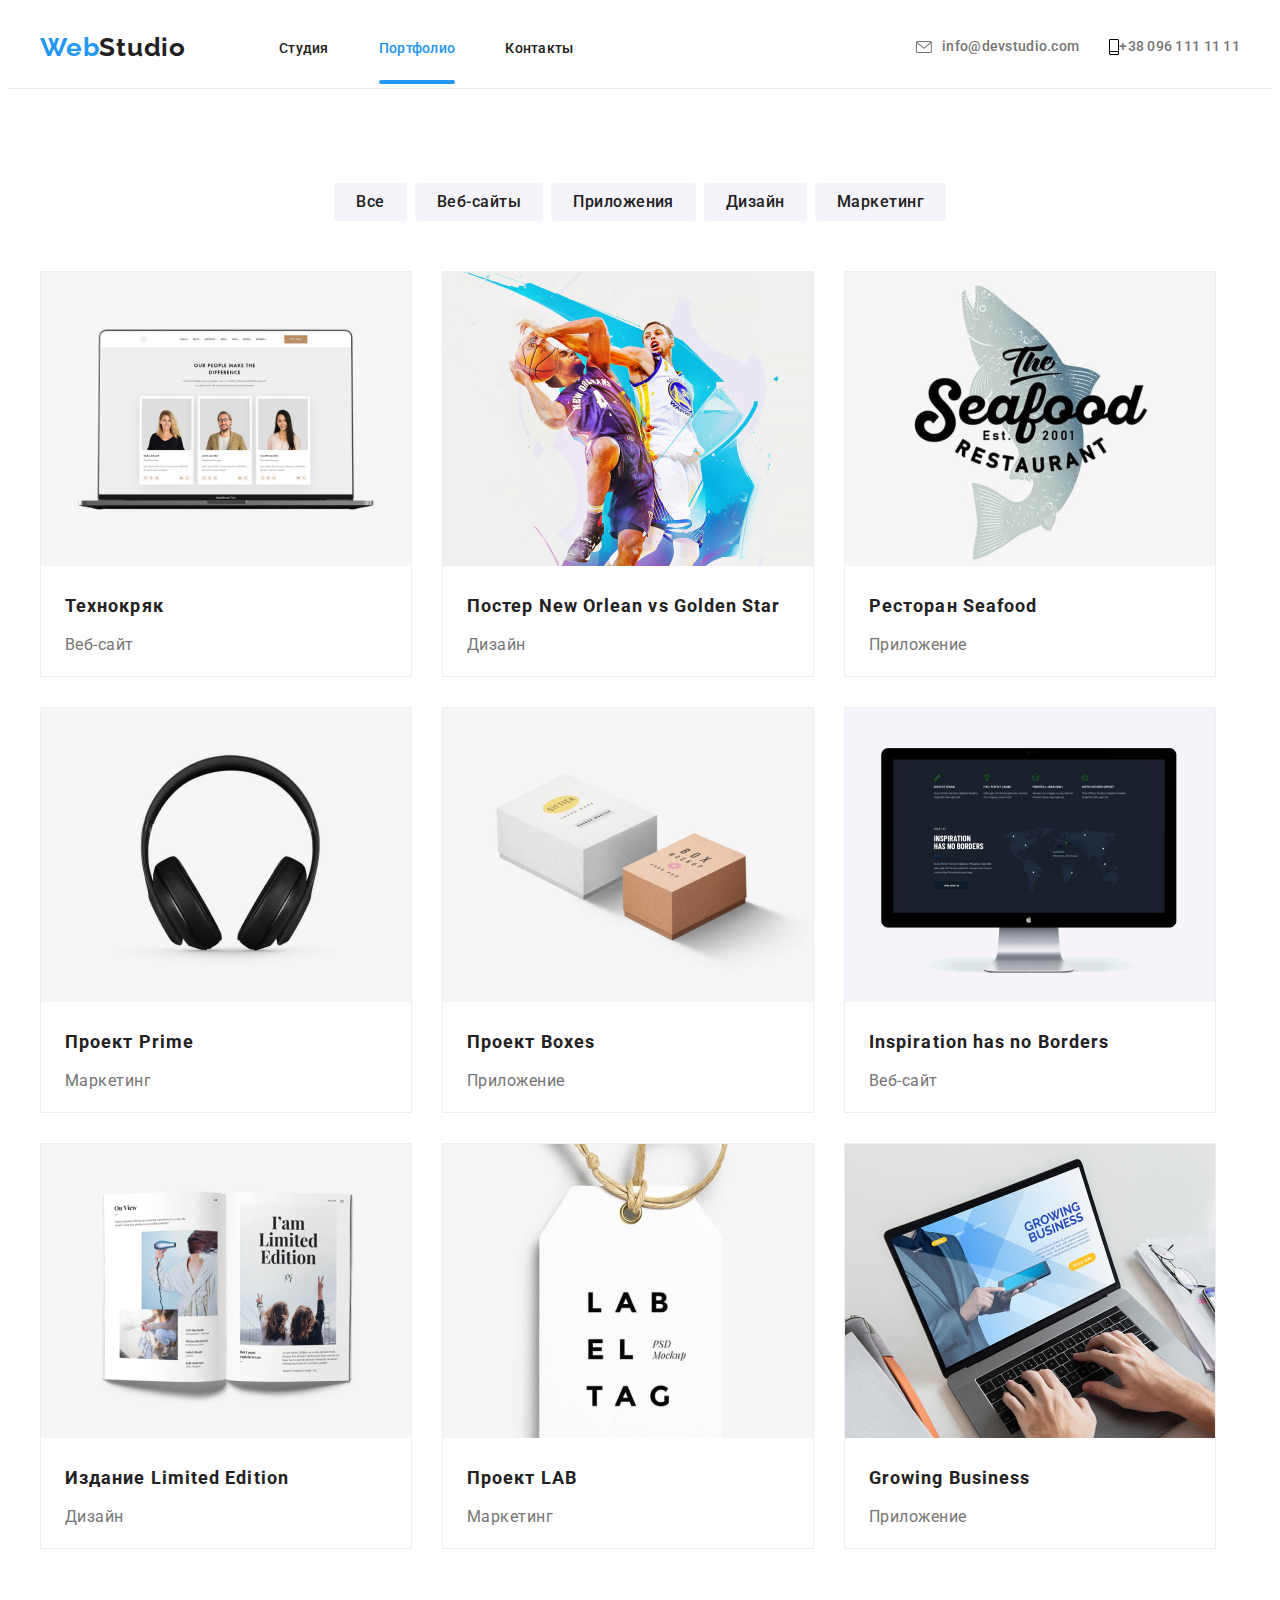
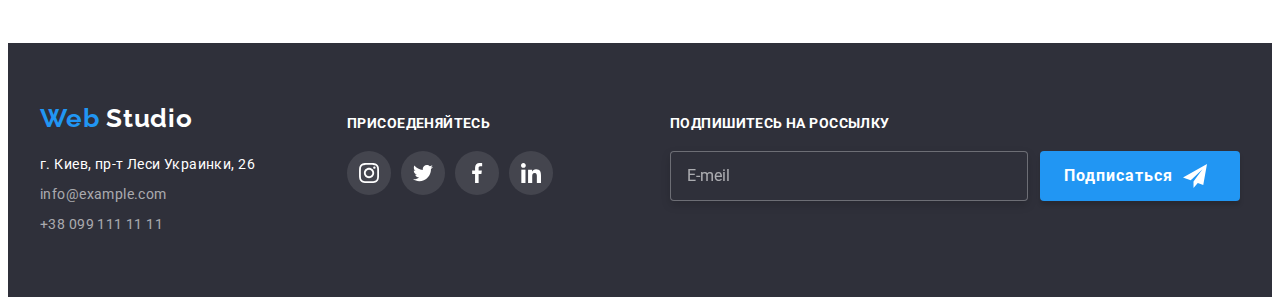
==== portfolio.html @ fd3b3cf3 "і" ====
<!DOCTYPE html>
<html lang="ru">
<head>
    <meta charset="UTF-8">
    <meta http-equiv="X-UA-Compatible" content="IE=edge">
    <meta name="viewport" content="width=device-width, initial-scale=1.0">
    <title lang="en">WebStudio</title>
    <link rel="stylesheet" href="https://cdnjs.cloudflare.com/ajax/libs/modern-normalize/1.0.0/modern-normalize.min.css" integrity="sha512-ISS7cAi1PEhQ8jnbJpJZMd29NlhNj4AWYyLOSp2CE/CsHxTCu+r+t0D2yoJudVrd0/8fTVPUVDzY5Tvli75u/g==" crossorigin="anonymous" />
    <link rel="preconnect" href="https://fonts.gstatic.com">
    <link href="https://fonts.googleapis.com/css2?family=Raleway:wght@700&family=Roboto:wght@400;500;700;900&display=swap" rel="stylesheet">
    <link rel="stylesheet" href="https://cdnjs.cloudflare.com/ajax/libs/animate.css/4.1.1/animate.min.css"/>
    <link rel="stylesheet" href="./css/portfolio.min.css">
</head>
    <body>
        <header class="header">
            <!--Навигацыя-->
            <div class="container">
                <nav class="nav">
                    <a class="logo link animate__heartBeat"  href="index.html" lang="en">Web<span class="logo--word-top">Studio</span></a>
                    <ul class="nav-list list">
                        <li class="nav-list__title">
                            <a class="nav-list__link link " href="index.html">Студия</a>
                        </li>
                        <li class="nav-list__title">
                            <a class="nav-list__link link " href="portfolio.html"><span class="nav-link-word header-nav-page">Портфолио</span></a>
                        </li>
                        <li class="nav-list__title">
                            <a class="nav-list__link link " href="contakt.html">Контакты</a>
                        </li>           
                    </ul>
                </nav>
                <ul class="header-contakt list">
                    <li class="header-contakt__list">
                        <a class="header-contakt__link link" href="mail:info@devstudio.com">
                            <svg width="16" height="12" class="header-contakt--icon">
                                <use href="./img/sprite.svg#icon-mail"></use>
                            </svg> info@devstudio.com
                        </a>
                        
                    </li>
                    <li class="header-contakt__list">
                        <a class="header-contakt__link link" href="tel:+380961111111">
                            <svg width="10" height="16" class="headet-contakt--icon" >
                                <use href="./img/sprite.svg#icon-tel"></use>
                            </svg> +38 096 111 11 11
                        </a>
                    </li>
                </ul>  
            </div>
        </header>   
            <!--Прайс-->
        <section class="price-section">
            <div class="container">
                <ul class="price-button list">
                    <li class="price-button__list">
                        <button type="button" class="price-button__list--title">
                            <span class="price-button__list--texst">Все</span>
                        </button>
                    </li>
                    <li class="price-button__list">
                        <button type="button" class="price-button__list--title">
                            <span class="btn-texst">Веб-сайты</span>
                        </button>
                    </li>
                    <li class="price-button__list">
                        <button type="button" class="price-button__list--title">
                            <span class="btn-texst">Приложения</span>
                        </button>
                    </li>
                    <li class="price-button__list">
                        <button type="button" class="price-button__list--title">
                            <span class="btn-texst">Дизайн</span>
                        </button>
                    </li>
                    <li class="price-button__list">
                        <button type="button" class="price-button__list--title">
                            <span class="btn-texst">Маркетинг</span>
                        </button>
                    </li>
                </ul>                
                <div class="price-container-img">
                    <ul class="price-img list">
                        <li class="price-img-list ">
                            <a class="price-img-link link" href="">
                                <div class="price-img-link__position">
                                    <img class="price-img-link__position--pic" src="./img/picture/portfolio.img/img.jpg" alt="Ноутбук" width="370" height="294"> 
                                    <p class="price-img-link__position--text">
                                        Технокряк это современная площадка распространения коронавируса. Компании используют эту платформу для цифрового шпионажа и атак на защищённые сервера конкурентов.
                                    </p>
                                </div>
                                <div class="price-img-link__title"> 
                                    <h3 class="price-img-link__title--header">Технокряк</h3>
                                    <p class="price-img-link__title--text">Веб-сайт</p>  
                                </div>
                            </a>
                        </li>
                        <li class="price-img-list">
                            <a class="price-img-link link" href="">
                                <div class="price-img-link__position">
                                    <img class="price-img-link__position--pic" src="./img/picture/portfolio.img/img-1.jpg" alt="Баскедболисты" width="370" height="294"> 
                                    <p class="price-img-link__position--text">Технокряк это современная площадка распространения коронавируса. Компании используют эту платформу для цифрового шпионажа и атак на защищённые сервера конкурентов.
                                        
                                    </p>
                                </div>
                                <div class="price-img-link__title">
                                    <h3 class="price-img-link__title--header">Постер New Orlean vs Golden Star</h3>
                                    <p class="price-img-link__title--text">Дизайн</p>
                                </div>
                            </a>
                        </li>
                        <li class="price-img-list">
                            <a class="price-img-link link" href="">
                                <div class="price-img-link__position">
                                    <img class="price-img-link__position--pic" src="./img/picture/portfolio.img/img-2.jpg" alt="Логотип" width="370" height="294"> 
                                    <p class="price-img-link__position--text">Технокряк это современная площадка распространения коронавируса. Компании используют эту платформу для цифрового шпионажа и атак на защищённые сервера конкурентов.
                                        
                                    </p>
                                </div>
                                <div class="price-img-link__title">
                                    <h3 class="price-img-link__title--header">Ресторан Seafood</h3>
                                    <p class="price-img-link__title--text">Приложение</p>
                                </div>
                            </a>
                        </li>
                        <li class="price-img-list">
                            <a class="price-img-link link" href="">
                                <div class="price-img-link__position">
                                    <img class="price-img-link__position--pic" src="./img/picture/portfolio.img/img-3.jpg" alt="Наушники" width="370" height="294"> 
                                    <p class="price-img-link__position--text">Технокряк это современная площадка распространения коронавируса. Компании используют эту платформу для цифрового шпионажа и атак на защищённые сервера конкурентов.
                                        
                                    </p>
                                </div>
                                <div class="price-img-link__title">
                                    <h3 class="price-img-link__title--header">Проект Prime</h3>
                                    <p class="price-img-link__title--text">Маркетинг</p>
                                </div>
                            </a>
                        </li>
                        <li class="price-img-list">
                            <a class="price-img-link link" href="">
                                <div class="price-img-link__position">
                                    <img class="price-img-link__position--pic" src="./img/picture/portfolio.img/img-4.jpg" alt="Коробки" width="370" height="294"> 
                                    <p class="price-img-link__position--text">Технокряк это современная площадка распространения коронавируса. Компании используют эту платформу для цифрового шпионажа и атак на защищённые сервера конкурентов.
                                        
                                    </p>
                                </div>
                                <div class="price-img-link__title">
                                    <h3 class="price-img-link__title--header">Проект Boxes</h3>
                                    <p class="price-img-link__title--text">Приложение</p>
                                </div>
                            </a>
                        </li>
                        <li class="price-img-list">
                            <a class="price-img-link link" href="">
                                <div class="price-img-link__position">
                                    <img class="price-img-link__position--pic" src="./img/picture/portfolio.img/img-5.jpg" alt="Монитор" width="370" height="294"> 
                                    <p class="price-img-link__position--text">Технокряк это современная площадка распространения коронавируса. Компании используют эту платформу для цифрового шпионажа и атак на защищённые сервера конкурентов.
                                        
                                    </p>
                                </div>
                                <div class="price-img-link__title">
                                    <h3 class="price-img-link__title--header">Inspiration has no Borders</h3>
                                    <p lang="en" class="price-img-link__title--text">Веб-сайт</p>
                                </div>
                            </a>
                        </li>
                        <li class="price-img-list">
                            <a class="price-img-link link" href="">
                                <div class="price-img-link__position">
                                    <img class="price-img-link__position--pic" src="./img/picture/portfolio.img/img-6.jpg" alt="Книга" width="370" height="294"> 
                                    <p class="price-img-link__position--text">Технокряк это современная площадка распространения коронавируса. Компании используют эту платформу для цифрового шпионажа и атак на защищённые сервера конкурентов.
                                        
                                    </p>
                                </div>
                                <div class="price-img-link__title">
                                    <h3 class="price-img-link__title--header">Издание Limited Edition</h3>
                                    <p class="price-img-link__title--text">Дизайн</p>
                                </div>
                            </a>
                        </li>
                        <li class="price-img-list">
                            <a class="price-img-link link" href="">
                                <div class="price-img-link__position">
                                    <img class="price-img-link__position--pic" src="./img/picture/portfolio.img/img-7.jpg" alt="Маркеровка" width="370" height="294"> 
                                    <p class="price-img-link__position--text">Технокряк это современная площадка распространения коронавируса. Компании используют эту платформу для цифрового шпионажа и атак на защищённые сервера конкурентов.
                                        
                                    </p>
                                </div>
                                <div class="price-img-link__title">
                                    <h3 class="price-img-link__title--header">Проект LAB</h3>
                                    <p class="price-img-link__title--text">Маркетинг</p>
                                </div>
                            </a>
                        </li>
                        <li class="price-img-list">
                            <a class="price-img-link link" href="">
                                <div class="price-img-link__position">
                                    <img class="price-img-link__position--pic" src="./img/picture/portfolio.img/img-8.jpg" alt="Ноутбук" width="370" height="294"> 
                                    <p class="price-img-link__position--text">Технокряк это современная площадка распространения коронавируса. Компании используют эту платформу для цифрового шпионажа и атак на защищённые сервера конкурентов.
                                        
                                    </p>
                                </div>
                                <div class="price-img-link__title">
                                    <h3 class="price-img-link__title--header">Growing Business</h3>
                                    <p class="price-img-link__title--text">Приложение</p>
                                </div>
                            </a>
                        </li>
                    </ul>
                </div>
            </div>
        </section>
                <!--Контактная информация-->     
                <footer class="footer">
                    <!--Контактная информация--> 
                    <div class="container">
                        <div>
                            <ul class="footer-list list">
                                <li class="footer-list__title">
                                    <a class="logo link" href="index.html" lang="en">Web
                                        <span class="logo--word-bottom">Studio</span>
                                    </a>
                                </li>
                                <li class="footer-list__title">
                                    <address class="footer-list__address">
                                        <ul class="footer-list__address-list list">
                                            <li class="footer-list__address-title">
                                                <a class="footer-list__address--map link" href="https://goo.gl/maps/AxaxYYh6LcKhHVf57" target="_blank" rel="noopener noreferrer">
                                                    г. Киев, пр-т Леси Украинки, 26
                                                </a>
                                            </li>
                                            <li class="footer-list__address-title">
                                                <a class="footer-list__address--link link" href="mail:info@example.com">
                                                    info@example.com
                                                </a>
                                            </li>
                                            <li class="footer-list__address-title">
                                                <a class="footer-list__address--link link" href="tel:+380991111111">
                                                    +38 099 111 11 11
                                                </a>
                                            </li>
                                        </ul>
                                </address></li>
                            </ul> 
                        </div>
                    
                        <div class="footer-social">
                            <h3 class="footer-social--text">
                                ПРИСОЕДЕНЯЙТЕСЬ
                            </h3>
                            <ul class="footer-social__list list">
                                <li class="footer-social__title">
                                    <a href="" class="footer-social__icon link">
                                        <svg class="footer-social__title--icon">
                                            <use href="./img/sprite.svg#icon-instagram"></use>
                                        </svg>
                                    </a>
                                </li>
                                <li class="footer-social__title">
                                    <a href="" class="footer-social__icon link">
                                        <svg class="footer-social__title--icon">
                                            <use href="./img/sprite.svg#icon-twitter"></use>
                                        </svg>
                                    </a>
                                </li>
                                <li class="footer-social__title">
                                    <a href="" class="footer-social__icon link">
                                        <svg class="footer-social__title--icon">
                                            <use href="./img/sprite.svg#icon-facebook"></use>
                                        </svg>
                                    </a>
                                </li>
                                <li class="footer-social__title">
                                    <a href="" class="footer-social__icon link">
                                        <svg class="footer-social__title--icon">
                                            <use href="./img/sprite.svg#icon-linkedin"> </use>
                                        </svg>
                                    </a>
                                </li>
                            </ul>
                        </div>
                        <div class="footer-mailing">
                            <p class="footer-mailing--header">ПОДПИШИТЕСЬ НА РОССЫЛКУ</p>
                            <div >
                                <form class="footer-mailing__list" action="#" >
                                    <input name="user-email" type="email" placeholder="E-meil" class="footer-mailing__list--mail">
                                    <button type="submit" class="footer-mailing__list--btn model-btn-style">
                                        Подписаться
                                        <svg class="footer-mailing__list--btn-icon">
                                            <use href="./img/sprite.svg#icon-icon_meseng"></use>
                                        </svg>
                                    </button> 
                                </form>
                            </div>
                        </div>
                    </div>
                </footer>  
          
    </body>
</html>
---- css/portfolio.min.css ----
:root{--main-font: 'Roboto', sans-serif;--secondary-font: 'Raleway', sans-serif;--accent-color: #2196F3;--text-color:#212121;--title-color:#FFFFFF;--background-color: #F5F4FA;--section-pt-pb: 94px;--section-mr: 30px}.visually-hidden{position:absolute !important;clip:rect(1px 1px 1px 1px);clip:rect(1px, 1px, 1px, 1px);padding:0 !important;border:0 !important;height:1px !important;width:1px !important;overflow:hidden}h1,h2,h3,h4,h5,h6,p{margin:0}ul,ol{margin:0;padding:0}img{display:block}body{font-family:var(--main-font)}.list{list-style:none}.link{text-decoration:none}.logo{font-family:var(--secondary-font);font-weight:700;font-size:26px;line-height:1.19;letter-spacing:0.03em;color:var(--accent-color)}.container{width:1200px;margin:0 auto;padding-left:15px;padding-right:15px}.footer .container{display:flex;flex-direction:row;justify-content:space-between;flex-wrap:nowrap}.header .container{display:flex;align-items:center;padding-bottom:25px;padding-left:15px;padding-top:24px}.hero .container,.section .container{display:flex;flex-direction:column;align-items:center}.model-btn-style{border:none;font-family:var(--main-font);font-weight:700;font-size:16px;line-height:1.875;text-align:center;letter-spacing:0.06em;cursor:pointer;color:var(--title-color);background-color:var(--accent-color);box-shadow:0px 4px 4px rgba(0,0,0,0.15);border-radius:4px}.soctial-icon-link{display:flex;justify-content:center;align-items:center;width:44px;height:44px;border-radius:50%;fill:#AFB1B8;transition:background-color 250ms cubic-bezier(0.4, 0, 0.2, 1),fill 250ms cubic-bezier(0.4, 0, 0.2, 1)}.soctial-icon-link:hover,.soctial-icon-link:focus{fill:var(--title-color);background-color:var(--accent-color)}.soctial-icon{width:20px;height:20px}.backdrop{position:absolute;top:0;left:0;width:100vw;height:100vh;position:fixed;transition:all 250ms cubic-bezier(0.4, 0, 0.2, 1);background:rgba(0,0,0,0.2)}.model{position:absolute;top:50%;left:50%;transform:translate(-50%, -50%);width:528px;height:581px;background-color:var(--title-color);z-index:1001;box-shadow:0px 1px 3px rgba(0,0,0,0.12),0px 1px 1px rgba(0,0,0,0.14),0px 2px 1px rgba(0,0,0,0.2);border-radius:4px}.model__btn-close-model{border-radius:50%;width:30px;height:30px;background:transparent;border:1px solid rgba(0,0,0,0.1);cursor:pointer;position:absolute;top:8px;right:8px;display:flex;justify-content:center;align-items:center}.model__btn-close-model:focus,.model__btn-close-model:hover{fill:var(--accent-color)}.is-hidden{opacity:0;visibility:hidden;pointer-events:none}.model{padding:40px}.model-btn-push{width:200px;height:50px;left:700px;top:712px;margin-top:30px;align-self:center}.from-label{font-family:var(--main-font);font-weight:400;font-size:12px;line-height:1.16;color:#757575}.from-label:nth-child(-n+4){margin-bottom:10px}.from-input-box{border:1px solid rgba(33,33,33,0.2);border-radius:4px;height:40px;width:100%;padding-left:40px;transition:border-color 250ms cubic-bezier(0.4, 0, 0.2, 1)}.from-input-checkbox:checked+.from-label-input::before{background:var(--accent-color);border:var(--accent-color);background-image:url(../img/picture/html.img/backdrop/Vector.svg);background-repeat:no-repeat;background-position:center}.from-input-checkbox:focus+.from-label-input::before,.from-input-checkbox:hover+.from-label-input::before{box-shadow:0 0 0 2px var(--accent-color)}.from-label-input{display:flex;align-items:center;font-size:14px;margin-top:20px}.from-label-input::before{content:"";display:block;width:16px;height:16px;border:2px solid var(--text-color);border-radius:2px;margin-right:7px;cursor:pointer}.from-label__input{position:relative;display:block;margin-top:4px}.from-input-box:focus,.from-input-box:hover{outline:none;border-color:var(--accent-color)}.from-input-box:focus+.input-icon,.from-input-box:hover+.input-icon{fill:var(--accent-color)}.input-icon{position:absolute;top:50%;left:11px;transform:translateY(-50%);transition:fill 250ms cubic-bezier(0.4, 0, 0.2, 1)}.from-input-textarea{margin-top:4px;width:100%;height:120px;border:1px solid rgba(33,33,33,0.2);border-radius:4px;padding:12px 16px;resize:none;font-family:var(--main-font);font-weight:400;font-size:14px;line-height:1.14;letter-spacing:0.01em;transition:fill 250ms cubic-bezier(0.4, 0, 0.2, 1)}.from-input-textarea:focus,.from-input-textarea:hover{outline:none;border-color:var(--accent-color)}.from-input-textarea::placeholder{color:rgba(117,117,117,0.5);font-family:var(--main-font);font-weight:400;font-size:14px;line-height:1.14;letter-spacing:0.01em}.from-label-link{color:var(--accent-color)}.model-form{display:flex;flex-direction:column}.model-form--model-text{font-family:var(--main-font);font-weight:700;font-size:20px;line-height:1.15;text-align:center;letter-spacing:0.03em;margin-bottom:12px;color:var(--text-color)}.header{position:sticky;top:0;background-color:var(--title-color);border-bottom:1px solid #ECECEC;z-index:1000}.header .logo{margin-right:93px}.nav{display:flex;align-items:center}.logo--word-top{color:var(--text-color)}.nav-list__title:not(:last-child){margin-right:50px}.nav-list{display:flex}.nav-list__link{font-weight:500;font-size:14px;line-height:1.14;letter-spacing:0.02em;position:relative;color:var(--text-color);transition:color 250ms cubic-bezier(0.4, 0, 0.2, 1)}.nav-list__link:hover,.nav-list__link:focus{color:var(--accent-color)}.nav-link-word{color:var(--accent-color)}.nav-link-word::after{content:"";position:absolute;display:block;background:#2196F3;border-radius:2px;width:100%;height:4px;top:250%}.header-contakt{display:flex;align-items:center;margin-left:auto}.header-contakt:not(:last-child){margin-left:305px}.header-contakt__list:not(:last-child){margin-right:30px}.header-contakt__link{font-weight:500;display:flex;align-items:center;font-size:14px;line-height:1.14;letter-spacing:0.02em;color:#757575;transition:color 250ms cubic-bezier(0.4, 0, 0.2, 1)}.header-contakt__link:hover,.header-contakt__link:focus{color:var(--accent-color)}.header-contakt--icon{margin-right:10px;fill:currentColor}.price-section{padding-top:var(--section-pt-pb);padding-bottom:var(--section-pt-pb)}.price-button{display:flex;flex-direction:row;justify-content:center;margin-bottom:50px}.price-button__list:not(:last-child){margin-right:8px}.price-button__list--title{font-family:var(--main-font);min-width:73px;padding:6px 22px;cursor:pointer;font-weight:500;font-size:16px;line-height:1.6;text-align:center;letter-spacing:0.03em;border:none;cursor:pointer;color:var(--text-color);background-color:var(--background-color);border-radius:4px;transition:color 250ms cubic-bezier(0.4, 0, 0.2, 1),background-color 250ms cubic-bezier(0.4, 0, 0.2, 1),box-shadow 250ms cubic-bezier(0.4, 0, 0.2, 1),border-radius 250ms cubic-bezier(0.4, 0, 0.2, 1)}.price-button__list--title:hover,.price-button__list--title:focus{color:var(--title-color);background-color:var(--accent-color);box-shadow:0px 3px 1px rgba(0,0,0,0.1),0px 1px 2px rgba(0,0,0,0.08),0px 2px 2px rgba(0,0,0,0.12);border-radius:4px}.price-img{display:flex;flex-wrap:wrap;margin:-30px 0 0 -30px;flex-basis:calc(100% / 3 - 30px)}.price-img-list{background:var(--title-color);width:370px;height:404px;border:1px solid #EEEEEE;margin:var(--section-mr) 0 0 var(--section-mr);overflow:hidden}.price-img-list:hover,.price-img-list:focus{border:1px solid #EEEEEE;box-sizing:border-box;box-shadow:0px 1px 1px rgba(0,0,0,0.12),0px 4px 4px rgba(0,0,0,0.06),1px 4px 6px rgba(0,0,0,0.16)}.price-img-link__position--pic{width:100%}.price-img-link__title{padding:20px 0 20px 24px}.price-img-link__title--header{font-weight:700;font-size:18px;line-height:2.25;letter-spacing:0.06em;margin:0 0 4px 0;color:var(--text-color)}.price-img-link__title--text{font-weight:400;font-size:16px;line-height:1.875;letter-spacing:0.03em;color:#757575}.price-img-link__position{position:relative;display:flex;justify-content:center;align-items:center;overflow:hidden}.price-img-link__position--text{font-family:var(--main-font);font-weight:400;font-size:18px;line-height:1.55;height:100%;padding:63px 24px;transform:translatex(100%);overflow:auto;background:rgba(33,150,243,0.9);color:var(--title-color);position:absolute;transform:translatey(100%)}.price-img-link:hover .price-img-link__position--text,.price-img-link:focus .price-img-link__position--text{transform:translatey(0);transition:transform 250ms cubic-bezier(0.4, 0, 0.2, 1)}.footer{padding-top:60px;padding-bottom:60px;background:#2F303A}.logo--word-bottom{color:var(--title-color)}.footer-list__address{font-style:normal}.footer-list__address--map{font-weight:400;font-size:14px;line-height:1.7;letter-spacing:0.03em;color:var(--title-color)}.footer-list__address--link{font-weight:400;font-size:14px;line-height:1.7;letter-spacing:0.03em;color:rgba(255,255,255,0.6)}.footer-list__address-title:not(:last-child){margin-bottom:6px}.footer-list__title:not(:last-child){margin-bottom:20px}.footer-social{margin-left:70px}.footer-social--text{margin-bottom:20px;margin-top:12px;font-family:var(--main-font);font-weight:700;font-size:14px;line-height:16px;letter-spacing:0.03em;text-transform:uppercase;color:var(--title-color)}.footer-social__list{display:flex;justify-content:center}.footer-social__title:not(:last-child){margin-right:10px}.footer-social__icon{display:flex;justify-content:center;align-items:center;width:44px;height:44px;border-radius:50%;fill:var(--title-color);background-color:rgba(255,255,255,0.1);transition:background-color 250ms cubic-bezier(0.4, 0, 0.2, 1)}.footer-social__icon:hover,.footer-social__icon:focus{background-color:var(--accent-color)}.footer-social__title--icon{width:20px;height:20px}.footer-mailing__list{display:flex}.footer-mailing--header{margin-bottom:20px;margin-top:12px;font-family:var(--main-font);font-weight:700;font-size:14px;line-height:16px;letter-spacing:0.03em;text-transform:uppercase;color:var(--title-color)}.footer-mailing{margin-left:95px}.footer-mailing__list--mail{border:1px solid rgba(255,255,255,0.3);box-sizing:border-box;filter:drop-shadow(0px 4px 4px rgba(0,0,0,0.15));border-radius:4px;width:358px;height:50px;left:815px;top:2785px;background:#2F303A;color:var(--title-color);padding-left:16px;font-family:var(--main-font);font-weight:400;font-size:16px}.footer-mailing__list--mail::placeholder{font-family:var(--main-font);font-weight:400;font-size:16px;line-height:1.25;color:rgba(255,255,255,0.6)}.footer-mailing__list--btn{padding-left:24px;width:200px;height:50px;margin-left:12px;display:flex;align-items:center}.footer-mailing__list--btn-icon{width:24px;height:24px;fill:var(--title-color);margin-left:10px}
/*# sourceMappingURL=portfolio.min.css.map */
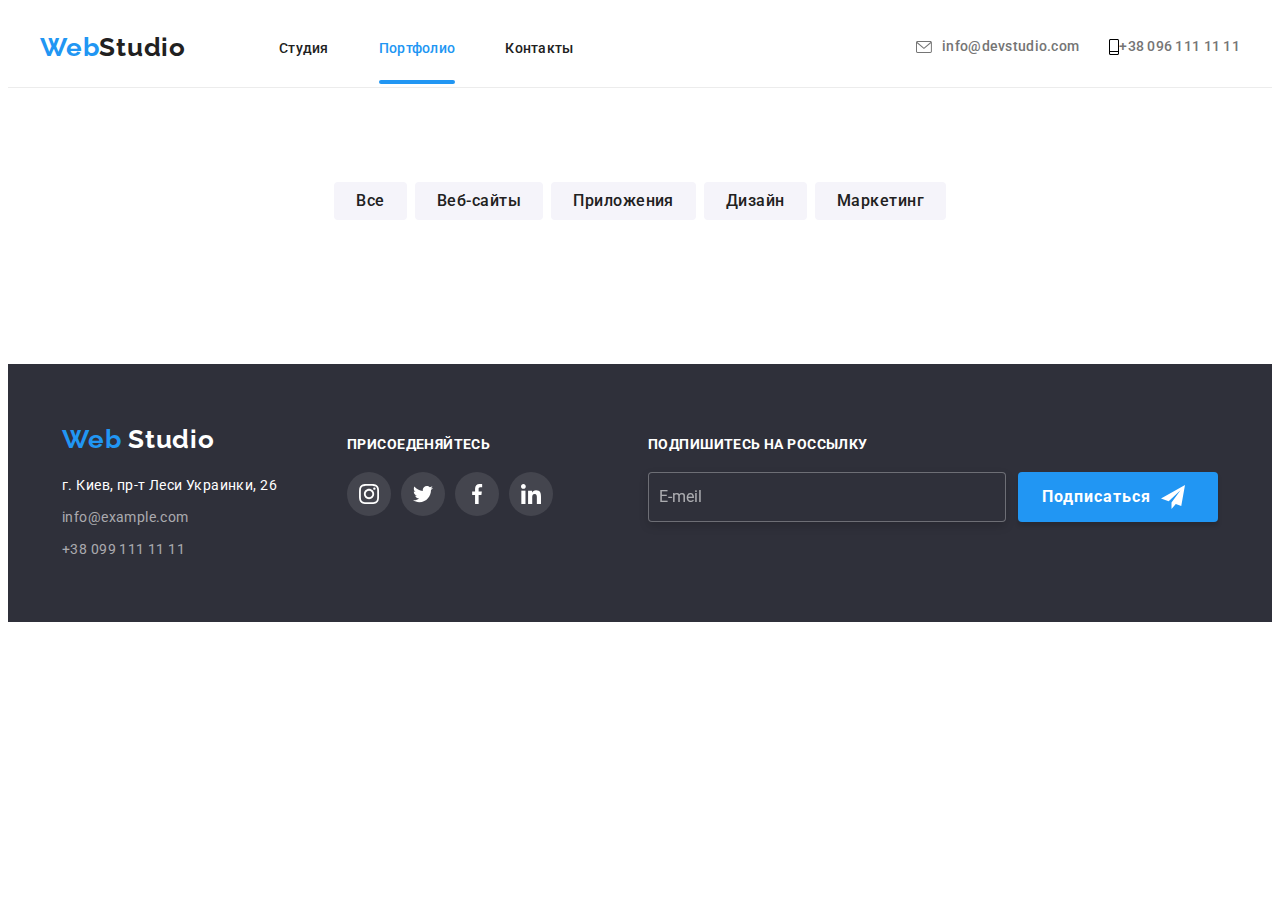
==== commit 7c7be6c7: "8" ====
--- a/portfolio.html
+++ b/portfolio.html
@@ -13,10 +13,9 @@
 </head>
     <body>
         <header class="header">
-            <!--Навигацыя-->
             <div class="container">
                 <nav class="nav">
-                    <a class="logo link animate__heartBeat"  href="index.html" lang="en">Web<span class="logo--word-top">Studio</span></a>
+                    <a class="logo link animate__heartBeat" href="index.html" lang="en">Web<span class="logo--word-top">Studio</span></a>
                     <ul class="nav-list list">
                         <li class="nav-list__title">
                             <a class="nav-list__link link " href="index.html">Студия</a>
@@ -36,7 +35,6 @@
                                 <use href="./img/sprite.svg#icon-mail"></use>
                             </svg> info@devstudio.com
                         </a>
-                        
                     </li>
                     <li class="header-contakt__list">
                         <a class="header-contakt__link link" href="tel:+380961111111">
@@ -45,9 +43,60 @@
                             </svg> +38 096 111 11 11
                         </a>
                     </li>
-                </ul>  
+                </ul>
+                <div class="mobil-menu">
+                    <button type="button" class="mobil-menu__btn" data-menu-button>
+                        <svg class="mobil-menu__icon" >
+                            <use href="./img/sprite.svg#icon-menu_40px"></use>
+                        </svg>
+                    </button>
+                </div>
+                <div class="mobil-model" data-menu>
+                    <ul class="mobil-model-list list">
+                        <li class="mobil-model-list__title">
+                            <a class="mobil-model-list__link link " href="index.html">Студия</a>
+                        </li>
+                        <li class="mobil-model-list__title">
+                            <a class="mobil-model-list__link link " href="portfolio.html">Портфолио</a>
+                        </li>
+                        <li class="mobil-model-list__title">
+                            <a class="mobil-model-list__link link " href="contakt.html">Контакты</a>
+                        </li>           
+                    </ul>
+                    <ul class="mobil-model-contakt list">
+                        <li class="mobil-model-contakt__list">
+                            <a class="mobil-model-contakt__tel link" href="tel:+380961111111">
+                                 +38 096 111 11 11
+                            </a>
+                        </li>
+                        <li class="mobil-model-contakt__list">
+                            <a class="mobil-model-contakt__mail link" href="mail:info@devstudio.com">
+                             info@devstudio.com
+                            </a>
+                        </li>
+                    </ul>
+                    <ul class="mobil-model-social">
+                        <li class="mobil-model-social__list list">
+                            <a href="" class="mobil-model-social__link link">Instagram</a>
+                        </li>
+                        <li class="mobil-model-social__list list">
+                            <a href="" class="mobil-model-social__link link">Twitter</a>
+                        </li>
+                        <li class="mobil-model-social__list list">
+                            <a href="" class="mobil-model-social__link link">Facebook</a>
+                        </li>
+                        <li class="mobil-model-social__list list">
+                            <a href="" class="mobil-model-social__link link">LinkedIn</a>
+                        </li>
+                    </ul>
+                    <button type="button" class="mobil-model__btn" data-menu-close>
+                        <svg class="mobil-model__icon">
+                            <use href="../img/sprite.svg#icon-mobil-menu-close"></use>
+                        </svg>
+                    </button>
+                </div>
             </div>
-        </header>   
+        </header>  
             <!--Прайс-->
         <section class="price-section">
             <div class="container">
@@ -78,7 +127,7 @@
                         </button>
                     </li>
                 </ul>                
-                <div class="price-container-img">
+                <!-- <div class="price-container-img">
                     <ul class="price-img list">
                         <li class="price-img-list ">
                             <a class="price-img-link link" href="">
@@ -207,7 +256,7 @@
                             </a>
                         </li>
                     </ul>
-                </div>
+                </div> -->
             </div>
         </section>
                 <!--Контактная информация-->     
@@ -283,7 +332,7 @@
                             <p class="footer-mailing--header">ПОДПИШИТЕСЬ НА РОССЫЛКУ</p>
                             <div >
                                 <form class="footer-mailing__list" action="#" >
-                                    <input name="user-email" type="email" placeholder="E-meil" class="footer-mailing__list--mail">
+                                    <input name="user-email" type="email" placeholder="  E-meil" class="footer-mailing__list--mail">
                                     <button type="submit" class="footer-mailing__list--btn model-btn-style">
                                         Подписаться
                                         <svg class="footer-mailing__list--btn-icon">
@@ -295,6 +344,6 @@
                         </div>
                     </div>
                 </footer>  
-          
+                <script src="./js/mobile-menu.js"></script>
     </body>
 </html>--- a/css/portfolio.min.css
+++ b/css/portfolio.min.css
@@ -1,2 +1,2 @@
-:root{--main-font: 'Roboto', sans-serif;--secondary-font: 'Raleway', sans-serif;--accent-color: #2196F3;--text-color:#212121;--title-color:#FFFFFF;--background-color: #F5F4FA;--section-pt-pb: 94px;--section-mr: 30px}.visually-hidden{position:absolute !important;clip:rect(1px 1px 1px 1px);clip:rect(1px, 1px, 1px, 1px);padding:0 !important;border:0 !important;height:1px !important;width:1px !important;overflow:hidden}h1,h2,h3,h4,h5,h6,p{margin:0}ul,ol{margin:0;padding:0}img{display:block}body{font-family:var(--main-font)}.list{list-style:none}.link{text-decoration:none}.logo{font-family:var(--secondary-font);font-weight:700;font-size:26px;line-height:1.19;letter-spacing:0.03em;color:var(--accent-color)}.container{width:1200px;margin:0 auto;padding-left:15px;padding-right:15px}.footer .container{display:flex;flex-direction:row;justify-content:space-between;flex-wrap:nowrap}.header .container{display:flex;align-items:center;padding-bottom:25px;padding-left:15px;padding-top:24px}.hero .container,.section .container{display:flex;flex-direction:column;align-items:center}.model-btn-style{border:none;font-family:var(--main-font);font-weight:700;font-size:16px;line-height:1.875;text-align:center;letter-spacing:0.06em;cursor:pointer;color:var(--title-color);background-color:var(--accent-color);box-shadow:0px 4px 4px rgba(0,0,0,0.15);border-radius:4px}.soctial-icon-link{display:flex;justify-content:center;align-items:center;width:44px;height:44px;border-radius:50%;fill:#AFB1B8;transition:background-color 250ms cubic-bezier(0.4, 0, 0.2, 1),fill 250ms cubic-bezier(0.4, 0, 0.2, 1)}.soctial-icon-link:hover,.soctial-icon-link:focus{fill:var(--title-color);background-color:var(--accent-color)}.soctial-icon{width:20px;height:20px}.backdrop{position:absolute;top:0;left:0;width:100vw;height:100vh;position:fixed;transition:all 250ms cubic-bezier(0.4, 0, 0.2, 1);background:rgba(0,0,0,0.2)}.model{position:absolute;top:50%;left:50%;transform:translate(-50%, -50%);width:528px;height:581px;background-color:var(--title-color);z-index:1001;box-shadow:0px 1px 3px rgba(0,0,0,0.12),0px 1px 1px rgba(0,0,0,0.14),0px 2px 1px rgba(0,0,0,0.2);border-radius:4px}.model__btn-close-model{border-radius:50%;width:30px;height:30px;background:transparent;border:1px solid rgba(0,0,0,0.1);cursor:pointer;position:absolute;top:8px;right:8px;display:flex;justify-content:center;align-items:center}.model__btn-close-model:focus,.model__btn-close-model:hover{fill:var(--accent-color)}.is-hidden{opacity:0;visibility:hidden;pointer-events:none}.model{padding:40px}.model-btn-push{width:200px;height:50px;left:700px;top:712px;margin-top:30px;align-self:center}.from-label{font-family:var(--main-font);font-weight:400;font-size:12px;line-height:1.16;color:#757575}.from-label:nth-child(-n+4){margin-bottom:10px}.from-input-box{border:1px solid rgba(33,33,33,0.2);border-radius:4px;height:40px;width:100%;padding-left:40px;transition:border-color 250ms cubic-bezier(0.4, 0, 0.2, 1)}.from-input-checkbox:checked+.from-label-input::before{background:var(--accent-color);border:var(--accent-color);background-image:url(../img/picture/html.img/backdrop/Vector.svg);background-repeat:no-repeat;background-position:center}.from-input-checkbox:focus+.from-label-input::before,.from-input-checkbox:hover+.from-label-input::before{box-shadow:0 0 0 2px var(--accent-color)}.from-label-input{display:flex;align-items:center;font-size:14px;margin-top:20px}.from-label-input::before{content:"";display:block;width:16px;height:16px;border:2px solid var(--text-color);border-radius:2px;margin-right:7px;cursor:pointer}.from-label__input{position:relative;display:block;margin-top:4px}.from-input-box:focus,.from-input-box:hover{outline:none;border-color:var(--accent-color)}.from-input-box:focus+.input-icon,.from-input-box:hover+.input-icon{fill:var(--accent-color)}.input-icon{position:absolute;top:50%;left:11px;transform:translateY(-50%);transition:fill 250ms cubic-bezier(0.4, 0, 0.2, 1)}.from-input-textarea{margin-top:4px;width:100%;height:120px;border:1px solid rgba(33,33,33,0.2);border-radius:4px;padding:12px 16px;resize:none;font-family:var(--main-font);font-weight:400;font-size:14px;line-height:1.14;letter-spacing:0.01em;transition:fill 250ms cubic-bezier(0.4, 0, 0.2, 1)}.from-input-textarea:focus,.from-input-textarea:hover{outline:none;border-color:var(--accent-color)}.from-input-textarea::placeholder{color:rgba(117,117,117,0.5);font-family:var(--main-font);font-weight:400;font-size:14px;line-height:1.14;letter-spacing:0.01em}.from-label-link{color:var(--accent-color)}.model-form{display:flex;flex-direction:column}.model-form--model-text{font-family:var(--main-font);font-weight:700;font-size:20px;line-height:1.15;text-align:center;letter-spacing:0.03em;margin-bottom:12px;color:var(--text-color)}.header{position:sticky;top:0;background-color:var(--title-color);border-bottom:1px solid #ECECEC;z-index:1000}.header .logo{margin-right:93px}.nav{display:flex;align-items:center}.logo--word-top{color:var(--text-color)}.nav-list__title:not(:last-child){margin-right:50px}.nav-list{display:flex}.nav-list__link{font-weight:500;font-size:14px;line-height:1.14;letter-spacing:0.02em;position:relative;color:var(--text-color);transition:color 250ms cubic-bezier(0.4, 0, 0.2, 1)}.nav-list__link:hover,.nav-list__link:focus{color:var(--accent-color)}.nav-link-word{color:var(--accent-color)}.nav-link-word::after{content:"";position:absolute;display:block;background:#2196F3;border-radius:2px;width:100%;height:4px;top:250%}.header-contakt{display:flex;align-items:center;margin-left:auto}.header-contakt:not(:last-child){margin-left:305px}.header-contakt__list:not(:last-child){margin-right:30px}.header-contakt__link{font-weight:500;display:flex;align-items:center;font-size:14px;line-height:1.14;letter-spacing:0.02em;color:#757575;transition:color 250ms cubic-bezier(0.4, 0, 0.2, 1)}.header-contakt__link:hover,.header-contakt__link:focus{color:var(--accent-color)}.header-contakt--icon{margin-right:10px;fill:currentColor}.price-section{padding-top:var(--section-pt-pb);padding-bottom:var(--section-pt-pb)}.price-button{display:flex;flex-direction:row;justify-content:center;margin-bottom:50px}.price-button__list:not(:last-child){margin-right:8px}.price-button__list--title{font-family:var(--main-font);min-width:73px;padding:6px 22px;cursor:pointer;font-weight:500;font-size:16px;line-height:1.6;text-align:center;letter-spacing:0.03em;border:none;cursor:pointer;color:var(--text-color);background-color:var(--background-color);border-radius:4px;transition:color 250ms cubic-bezier(0.4, 0, 0.2, 1),background-color 250ms cubic-bezier(0.4, 0, 0.2, 1),box-shadow 250ms cubic-bezier(0.4, 0, 0.2, 1),border-radius 250ms cubic-bezier(0.4, 0, 0.2, 1)}.price-button__list--title:hover,.price-button__list--title:focus{color:var(--title-color);background-color:var(--accent-color);box-shadow:0px 3px 1px rgba(0,0,0,0.1),0px 1px 2px rgba(0,0,0,0.08),0px 2px 2px rgba(0,0,0,0.12);border-radius:4px}.price-img{display:flex;flex-wrap:wrap;margin:-30px 0 0 -30px;flex-basis:calc(100% / 3 - 30px)}.price-img-list{background:var(--title-color);width:370px;height:404px;border:1px solid #EEEEEE;margin:var(--section-mr) 0 0 var(--section-mr);overflow:hidden}.price-img-list:hover,.price-img-list:focus{border:1px solid #EEEEEE;box-sizing:border-box;box-shadow:0px 1px 1px rgba(0,0,0,0.12),0px 4px 4px rgba(0,0,0,0.06),1px 4px 6px rgba(0,0,0,0.16)}.price-img-link__position--pic{width:100%}.price-img-link__title{padding:20px 0 20px 24px}.price-img-link__title--header{font-weight:700;font-size:18px;line-height:2.25;letter-spacing:0.06em;margin:0 0 4px 0;color:var(--text-color)}.price-img-link__title--text{font-weight:400;font-size:16px;line-height:1.875;letter-spacing:0.03em;color:#757575}.price-img-link__position{position:relative;display:flex;justify-content:center;align-items:center;overflow:hidden}.price-img-link__position--text{font-family:var(--main-font);font-weight:400;font-size:18px;line-height:1.55;height:100%;padding:63px 24px;transform:translatex(100%);overflow:auto;background:rgba(33,150,243,0.9);color:var(--title-color);position:absolute;transform:translatey(100%)}.price-img-link:hover .price-img-link__position--text,.price-img-link:focus .price-img-link__position--text{transform:translatey(0);transition:transform 250ms cubic-bezier(0.4, 0, 0.2, 1)}.footer{padding-top:60px;padding-bottom:60px;background:#2F303A}.logo--word-bottom{color:var(--title-color)}.footer-list__address{font-style:normal}.footer-list__address--map{font-weight:400;font-size:14px;line-height:1.7;letter-spacing:0.03em;color:var(--title-color)}.footer-list__address--link{font-weight:400;font-size:14px;line-height:1.7;letter-spacing:0.03em;color:rgba(255,255,255,0.6)}.footer-list__address-title:not(:last-child){margin-bottom:6px}.footer-list__title:not(:last-child){margin-bottom:20px}.footer-social{margin-left:70px}.footer-social--text{margin-bottom:20px;margin-top:12px;font-family:var(--main-font);font-weight:700;font-size:14px;line-height:16px;letter-spacing:0.03em;text-transform:uppercase;color:var(--title-color)}.footer-social__list{display:flex;justify-content:center}.footer-social__title:not(:last-child){margin-right:10px}.footer-social__icon{display:flex;justify-content:center;align-items:center;width:44px;height:44px;border-radius:50%;fill:var(--title-color);background-color:rgba(255,255,255,0.1);transition:background-color 250ms cubic-bezier(0.4, 0, 0.2, 1)}.footer-social__icon:hover,.footer-social__icon:focus{background-color:var(--accent-color)}.footer-social__title--icon{width:20px;height:20px}.footer-mailing__list{display:flex}.footer-mailing--header{margin-bottom:20px;margin-top:12px;font-family:var(--main-font);font-weight:700;font-size:14px;line-height:16px;letter-spacing:0.03em;text-transform:uppercase;color:var(--title-color)}.footer-mailing{margin-left:95px}.footer-mailing__list--mail{border:1px solid rgba(255,255,255,0.3);box-sizing:border-box;filter:drop-shadow(0px 4px 4px rgba(0,0,0,0.15));border-radius:4px;width:358px;height:50px;left:815px;top:2785px;background:#2F303A;color:var(--title-color);padding-left:16px;font-family:var(--main-font);font-weight:400;font-size:16px}.footer-mailing__list--mail::placeholder{font-family:var(--main-font);font-weight:400;font-size:16px;line-height:1.25;color:rgba(255,255,255,0.6)}.footer-mailing__list--btn{padding-left:24px;width:200px;height:50px;margin-left:12px;display:flex;align-items:center}.footer-mailing__list--btn-icon{width:24px;height:24px;fill:var(--title-color);margin-left:10px}
+:root{--main-font: 'Roboto', sans-serif;--secondary-font: 'Raleway', sans-serif;--accent-color: #2196F3;--text-color:#212121;--title-color:#FFFFFF;--background-color: #F5F4FA;--section-pt-pb: 94px;--section-mr: 30px;--section-pt-pb-mv-tv: 60px}.visually-hidden{position:absolute !important;clip:rect(1px 1px 1px 1px);clip:rect(1px, 1px, 1px, 1px);padding:0 !important;border:0 !important;height:1px !important;width:1px !important;overflow:hidden}h1,h2,h3,h4,h5,h6,p{margin:0}ul,ol{margin:0;padding:0}img{display:block}body{font-family:var(--main-font)}.list{list-style:none}.link{text-decoration:none}.container{padding-left:15px;padding-right:15px}@media screen and (min-width: 320px){.container{max-width:480px;margin:0 auto}.header .container{display:flex;align-items:center;justify-content:space-between}.hero .container,.section .container,.container .usteam{display:flex;flex-direction:column;align-items:center}.uswork{display:none}}@media screen and (max-width: 767px){.footer .container{display:flex;flex-direction:column;align-items:center}}@media screen and (min-width: 768px){.container{max-width:768px}.header .container{display:flex;align-items:center}.footer .container{display:flex;flex-direction:row;flex-wrap:wrap;align-items:flex-start;justify-content:center}}@media screen and (min-width: 1200px){.container{max-width:1200px}.uswork{display:block}}.model-btn-style{border:none;font-family:var(--main-font);font-weight:700;font-size:16px;line-height:1.875;text-align:center;letter-spacing:0.06em;cursor:pointer;color:var(--title-color);background-color:var(--accent-color);box-shadow:0px 4px 4px rgba(0,0,0,0.15);border-radius:4px}.soctial-icon-link{display:flex;justify-content:center;align-items:center;width:44px;height:44px;border-radius:50%;fill:#AFB1B8;transition:background-color 250ms cubic-bezier(0.4, 0, 0.2, 1),fill 250ms cubic-bezier(0.4, 0, 0.2, 1)}.soctial-icon-link:hover,.soctial-icon-link:focus{fill:var(--title-color);background-color:var(--accent-color)}.soctial-icon{width:20px;height:20px}.backdrop{position:absolute;top:0;left:0;width:100vw;height:100vh;position:fixed;transition:all 250ms cubic-bezier(0.4, 0, 0.2, 1);background:rgba(0,0,0,0.2)}.model{padding:40px;position:absolute;top:50%;left:50%;transform:translate(-50%, -50%);width:450px;height:609px;background-color:var(--title-color);z-index:1001;box-shadow:0px 1px 3px rgba(0,0,0,0.12),0px 1px 1px rgba(0,0,0,0.14),0px 2px 1px rgba(0,0,0,0.2);border-radius:4px;overflow:auto}.model__btn-close-model{border-radius:50%;width:30px;height:30px;background:transparent;border:1px solid rgba(0,0,0,0.1);cursor:pointer;position:absolute;top:8px;right:8px;display:flex;justify-content:center;align-items:center}.model__btn-close-model:focus,.model__btn-close-model:hover{fill:var(--accent-color)}.is-hidden{opacity:0;visibility:hidden;pointer-events:none}@media screen and (min-width: 1200px){.model{width:528px;height:581px}}.model-form--model-text{font-family:var(--main-font);font-weight:700;font-size:20px;line-height:1.5;text-align:center;letter-spacing:0.03em;margin-bottom:12px;color:var(--text-color)}.from-label{font-family:var(--main-font);font-weight:400;font-size:12px;line-height:1.16;color:#757575}.from-label:nth-child(-n+4){margin-bottom:10px}.from-label__input{position:relative;display:block;margin-top:4px}.from-input-box{border:1px solid rgba(33,33,33,0.2);border-radius:4px;height:40px;width:100%;padding-left:40px;transition:border-color 250ms cubic-bezier(0.4, 0, 0.2, 1)}.from-input-box:focus,.from-input-box:hover{outline:none;border-color:var(--accent-color)}.from-input-box:focus+.input-icon,.from-input-box:hover+.input-icon{fill:var(--accent-color)}.input-icon{position:absolute;top:50%;left:15px;transform:translateY(-50%);transition:fill 250ms cubic-bezier(0.4, 0, 0.2, 1)}.from-input-textarea{margin-top:4px;width:100%;height:120px;border:1px solid rgba(33,33,33,0.2);border-radius:4px;padding:12px 16px;resize:none;font-family:var(--main-font);font-weight:400;font-size:14px;line-height:1.14;letter-spacing:0.01em;transition:fill 250ms cubic-bezier(0.4, 0, 0.2, 1)}.from-input-textarea:focus,.from-input-textarea:hover{outline:none;border-color:var(--accent-color)}.from-input-textarea::placeholder{color:rgba(117,117,117,0.5);font-family:var(--main-font);font-weight:400;font-size:14px;line-height:1.14;letter-spacing:0.01em}.from-label-link{color:var(--accent-color)}.model-form{display:flex;flex-direction:column}.model-btn-push{width:200px;height:50px;left:700px;top:712px;margin-top:30px;align-self:center}.from-label-input{display:flex;align-items:center;margin-top:20px}.from-label-input::before{content:"";display:block;width:16px;height:16px;border:2px solid var(--text-color);border-radius:2px;margin-right:7px;cursor:pointer}.from-input-checkbox:checked+.from-label-input::before{background:var(--accent-color);border:var(--accent-color);background-image:url(../img/picture/html.img/backdrop/Vector.svg);background-repeat:no-repeat;background-position:center}.from-input-checkbox:focus+.from-label-input::before,.from-input-checkbox:hover+.from-label-input::before{box-shadow:0 0 0 2px var(--accent-color)}.header{padding-bottom:10px;padding-top:10px;background-color:var(--title-color);border-bottom:1px solid #ECECEC}.logo{font-family:var(--secondary-font);font-weight:700;font-size:24px;line-height:1.16;letter-spacing:0.03em;color:var(--accent-color)}.logo--word-top{color:var(--text-color)}@media screen and (max-width: 767px){.mobil-menu__btn,.mobil-model__btn{background-color:transparent;border:none;padding:0}.mobil-menu__icon{width:40px;height:40px}.mobil-menu__icon:focus,.mobil-menu__icon:hover{fill:var(--accent-color)}.mobil-model{position:fixed;top:0;left:50%;width:100vw;max-width:480px;height:100vh;background-color:var(--title-color);padding:48px 40px;transform:translateY(100%) translateX(-50%);transition:transform 250ms cubic-bezier(0.4, 0, 0.2, 1)}.is-open{transform:translateY(0) translateX(-50%)}.mobil-model__btn{position:absolute;top:10px;right:15px}.mobil-model__icon{width:40px;height:40px}.mobil-model__icon:focus,.mobil-model__icon:hover{fill:var(--accent-color)}.mobil-model-list{font-family:var(--main-font);font-weight:500;font-size:40px;line-height:1.17;letter-spacing:0.02em}.mobil-model-list__title:not(:last-child){margin-bottom:32px}.mobil-model-list__link{color:var(--text-color)}.mobil-model-list__link:focus,.mobil-model-list__link:hover{color:var(--accent-color)}.mobil-model-contakt__tel{font-family:var(--main-font);font-weight:500;font-size:34px;line-height:1.17;letter-spacing:0.02em;color:var(--accent-color)}.mobil-model-contakt__list:not(:last-child){margin-bottom:32px;margin-top:302px}.mobil-model-contakt__list:not(:first-child){margin-bottom:64px}.mobil-model-contakt__mail{font-family:var(--main-font);font-weight:500;font-size:24px;line-height:1.16;letter-spacing:0.02em;color:#757575}.mobil-model-social{display:flex}.mobil-model-social__list:not(:last-child){padding-right:10px;border-right:1px solid rgba(33,33,33,0.2)}.mobil-model-social__list:not(:first-child){padding-left:10px}.mobil-model-social__link{font-family:var(--main-font);font-weight:500;font-size:18px;line-height:1.22;letter-spacing:0.02em;color:var(--accent-color)}.nav-list{display:none}.header-contakt{display:none}}@media screen and (min-width: 768px){.mobil-model{display:none}.mobil-menu{display:none}.header{padding-bottom:21px;padding-top:21px;background-color:var(--title-color)}.nav{display:flex;align-items:center}.nav-list{display:flex;margin-left:88px}.nav-list__title:not(:last-child){margin-right:50px}.nav-list__link{font-family:var(--main-font);font-weight:500;font-size:14px;line-height:1.14;letter-spacing:0.02em;position:relative;color:var(--text-color);transition:color 250ms cubic-bezier(0.4, 0, 0.2, 1)}.nav-list__link:hover,.nav-list__link:focus{color:var(--accent-color)}.nav-link-word{color:var(--accent-color)}.nav-link-word::after{content:"";position:absolute;display:block;background:#2196F3;border-radius:2px;width:100%;height:4px;top:250%}.header-contakt__link{font-family:var(--main-font);font-weight:500;display:flex;align-items:center;font-size:12px;line-height:1.16;letter-spacing:0.02em;color:#757575;transition:color 250ms cubic-bezier(0.4, 0, 0.2, 1)}.header-contakt__link:hover,.header-contakt__link:focus{color:var(--accent-color)}.header-contakt--icon{margin-right:10px;fill:currentColor}.header-contakt{display:flex;flex-direction:column;justify-content:flex-start}.header-contakt__list:not(:last-child){margin-bottom:10px}}@media screen and (min-width: 1200px){.logo{font-size:26px;line-height:1.19}.header{padding-bottom:24px;padding-top:24px;background-color:var(--title-color)}.nav-list{margin-left:93px}.header-contakt{display:flex;align-items:center;margin-left:auto}.header-contakt:not(:last-child){margin-left:305px}.header-contakt__link{font-size:14px;line-height:1.14}.header-contakt__list:not(:last-child){margin-right:30px;margin-bottom:0}.header-contakt{display:flex;flex-direction:row;justify-content:center}}.price-section{padding-top:var(--section-pt-pb);padding-bottom:var(--section-pt-pb)}.price-button{display:flex;flex-direction:row;justify-content:center;margin-bottom:50px}.price-button__list:not(:last-child){margin-right:8px}.price-button__list--title{font-family:var(--main-font);min-width:73px;padding:6px 22px;cursor:pointer;font-weight:500;font-size:16px;line-height:1.6;text-align:center;letter-spacing:0.03em;border:none;cursor:pointer;color:var(--text-color);background-color:var(--background-color);border-radius:4px;transition:color 250ms cubic-bezier(0.4, 0, 0.2, 1),background-color 250ms cubic-bezier(0.4, 0, 0.2, 1),box-shadow 250ms cubic-bezier(0.4, 0, 0.2, 1),border-radius 250ms cubic-bezier(0.4, 0, 0.2, 1)}.price-button__list--title:hover,.price-button__list--title:focus{color:var(--title-color);background-color:var(--accent-color);box-shadow:0px 3px 1px rgba(0,0,0,0.1),0px 1px 2px rgba(0,0,0,0.08),0px 2px 2px rgba(0,0,0,0.12);border-radius:4px}.price-img{display:flex;flex-wrap:wrap;margin:-30px 0 0 -30px;flex-basis:calc(100% / 3 - 30px)}.price-img-list{background:var(--title-color);width:370px;height:404px;border:1px solid #EEEEEE;margin:var(--section-mr) 0 0 var(--section-mr);overflow:hidden}.price-img-list:hover,.price-img-list:focus{border:1px solid #EEEEEE;box-sizing:border-box;box-shadow:0px 1px 1px rgba(0,0,0,0.12),0px 4px 4px rgba(0,0,0,0.06),1px 4px 6px rgba(0,0,0,0.16)}.price-img-link__position--pic{width:100%}.price-img-link__title{padding:20px 0 20px 24px}.price-img-link__title--header{font-weight:700;font-size:18px;line-height:2.25;letter-spacing:0.06em;margin:0 0 4px 0;color:var(--text-color)}.price-img-link__title--text{font-weight:400;font-size:16px;line-height:1.875;letter-spacing:0.03em;color:#757575}.price-img-link__position{position:relative;display:flex;justify-content:center;align-items:center;overflow:hidden}.price-img-link__position--text{font-family:var(--main-font);font-weight:400;font-size:18px;line-height:1.55;height:100%;padding:63px 24px;transform:translatex(100%);overflow:auto;background:rgba(33,150,243,0.9);color:var(--title-color);position:absolute;transform:translatey(100%)}.price-img-link:hover .price-img-link__position--text,.price-img-link:focus .price-img-link__position--text{transform:translatey(0);transition:transform 250ms cubic-bezier(0.4, 0, 0.2, 1)}.footer{padding-top:var(--section-pt-pb-mv-tv);padding-bottom:var(--section-pt-pb-mv-tv);background:#2F303A}.logo--word-bottom{color:var(--title-color)}.footer-list__address{font-style:normal}.footer-list__address--map{font-weight:400;font-size:14px;line-height:1.7;letter-spacing:0.03em;color:var(--title-color)}.footer-list__address--link{font-weight:400;font-size:14px;line-height:1.7;letter-spacing:0.03em;color:rgba(255,255,255,0.6)}.footer-social--text{font-family:var(--main-font);font-weight:700;font-size:14px;line-height:16px;letter-spacing:0.03em;text-transform:uppercase;color:var(--title-color)}.footer-social__list{display:flex;justify-content:center}.footer-social__title:not(:last-child){margin-right:10px}.footer-social__icon{display:flex;justify-content:center;align-items:center;width:44px;height:44px;border-radius:50%;fill:var(--title-color);background-color:rgba(255,255,255,0.1);transition:background-color 250ms cubic-bezier(0.4, 0, 0.2, 1)}.footer-social__icon:hover,.footer-social__icon:focus{background-color:var(--accent-color)}.footer-social__title--icon{width:20px;height:20px}.footer-mailing--header{margin-bottom:20px;margin-top:12px;font-family:var(--main-font);font-weight:700;font-size:14px;line-height:16px;letter-spacing:0.03em;text-transform:uppercase;color:var(--title-color)}.footer-mailing__list--mail{border:1px solid rgba(255,255,255,0.3);box-sizing:border-box;filter:drop-shadow(0px 4px 4px rgba(0,0,0,0.15));border-radius:4px;background:#2F303A;color:var(--title-color);font-family:var(--main-font);font-weight:400;font-size:16px}.footer-mailing__list--mail::placeholder{font-family:var(--main-font);font-weight:400;font-size:16px;line-height:1.25;color:rgba(255,255,255,0.6)}.footer-mailing__list--btn{padding-left:24px;width:200px;height:50px;display:flex;align-items:center}.footer-mailing__list--btn-icon{width:24px;height:24px;fill:var(--title-color);margin-left:10px}@media screen and (min-width: 320px){.footer-list__address-list{margin-top:20px}.footer-list__address-title:not(:last-child){margin-bottom:8px}.footer-social--text,.footer-mailing__list,.footer-mailing--header,.footer-mailing__list--mail{margin-bottom:20px}.footer-mailing{margin-top:var(--section-pt-pb-mv-tv)}.footer-list,.footer-mailing,.footer-mailing__list,.footer-social,.footer-list__address-list{display:flex;flex-direction:column;align-items:center;justify-content:center}.footer-mailing__list--mail{width:450px;height:50px}}@media screen and (max-width: 767px){.footer-social{margin-top:var(--section-pt-pb-mv-tv)}}@media screen and (min-width: 768px){.footer-social{margin-left:165px;margin-top:5px}}@media screen and (min-width: 1200px){.footer-list,.footer-list__address-list{align-items:flex-start}.footer-social{align-items:flex-start;margin-left:70px;margin-top:12px}.footer-mailing{margin-top:0;margin-left:95px;align-items:flex-start}.footer-mailing__list{display:flex;flex-direction:row}.footer-mailing__list--mail{width:358px;height:50px;margin-bottom:0}.footer-mailing__list--btn{margin-left:12px;display:flex;align-items:center}}
 /*# sourceMappingURL=portfolio.min.css.map */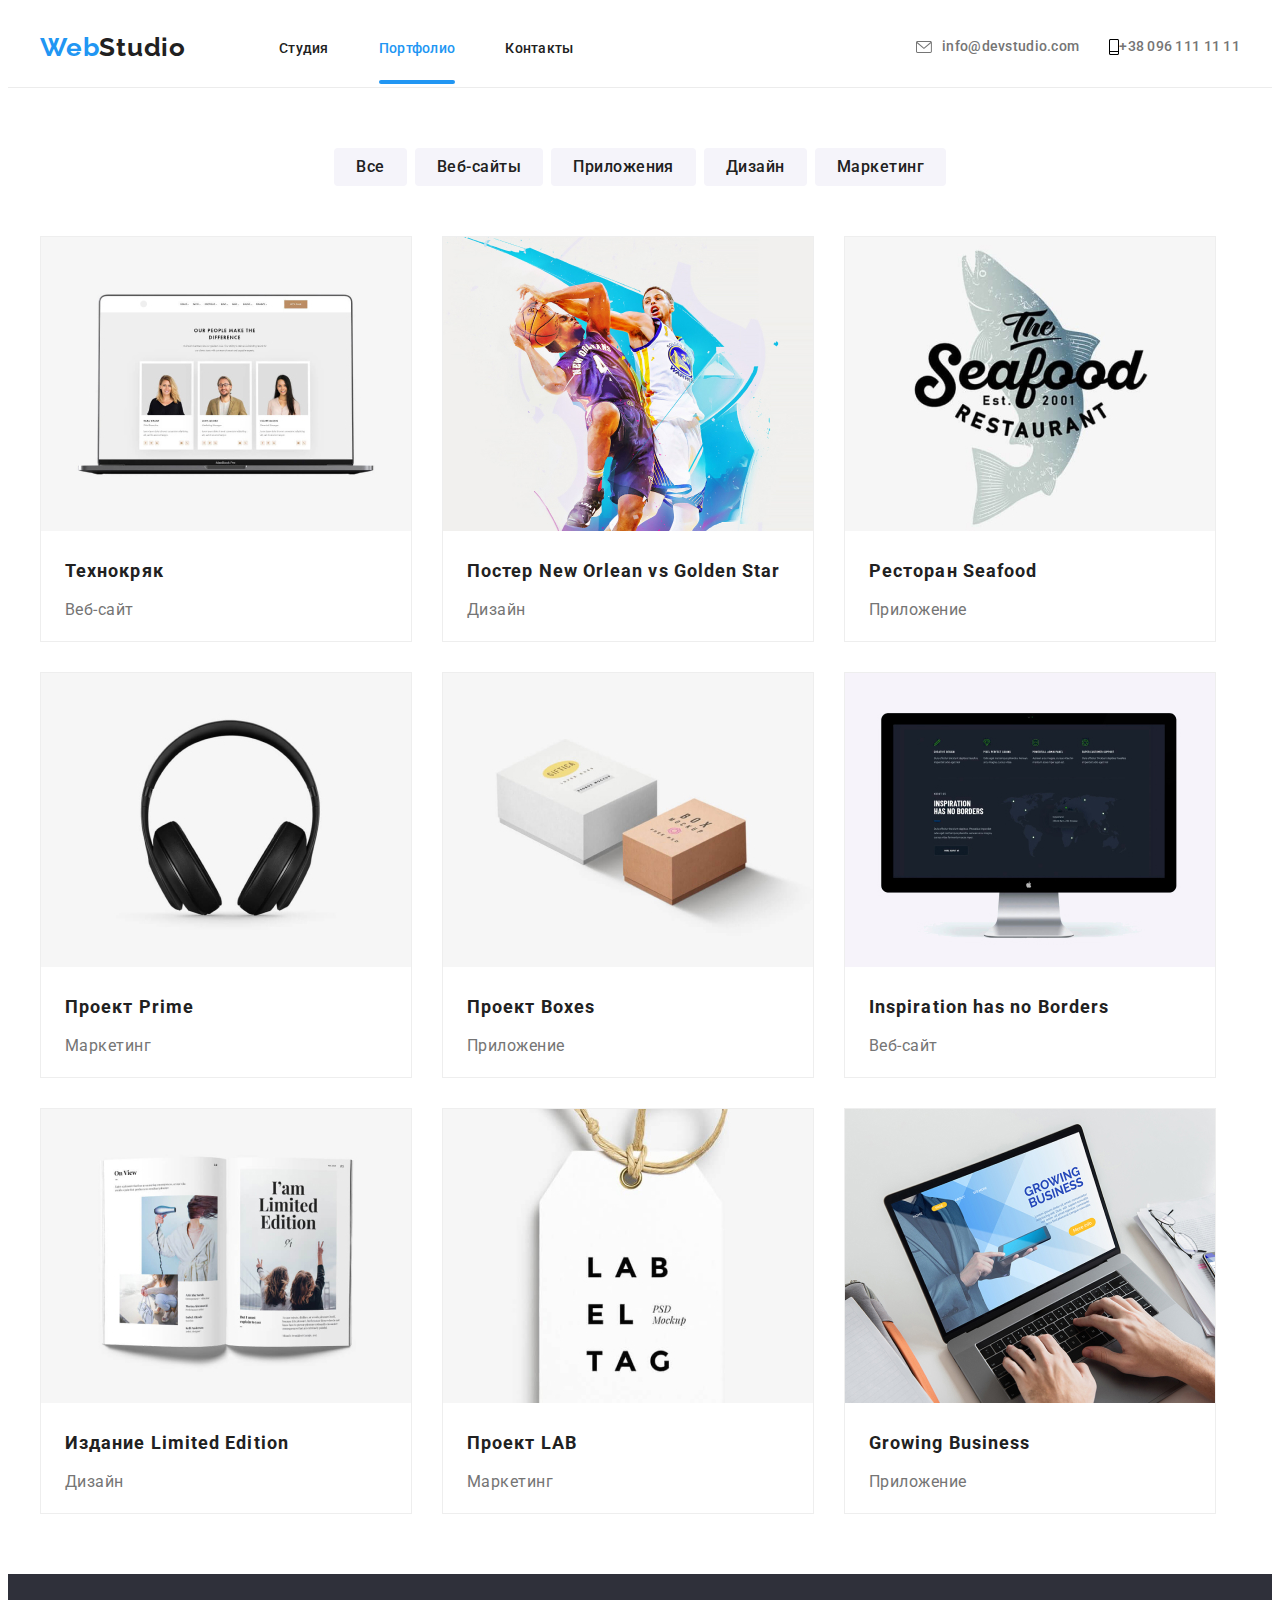
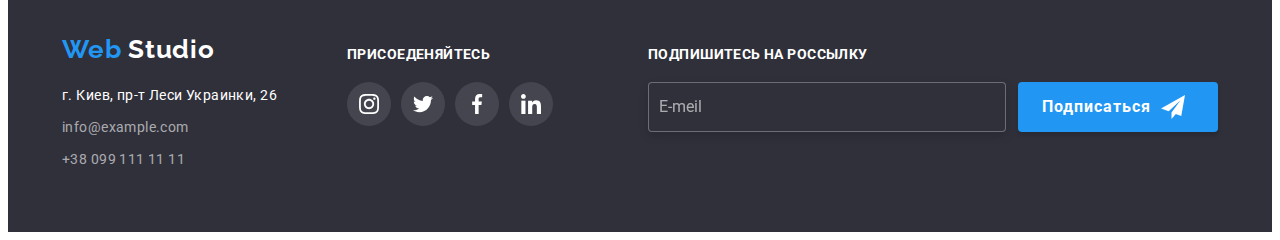
==== commit 1f85a276: "8" ====
--- a/portfolio.html
+++ b/portfolio.html
@@ -127,12 +127,12 @@
                         </button>
                     </li>
                 </ul>                
-                <!-- <div class="price-container-img">
+                <div class="price-container-img">
                     <ul class="price-img list">
                         <li class="price-img-list ">
                             <a class="price-img-link link" href="">
                                 <div class="price-img-link__position">
-                                    <img class="price-img-link__position--pic" src="./img/picture/portfolio.img/img.jpg" alt="Ноутбук" width="370" height="294"> 
+                                    <img class="price-img-link__position--pic" src="./img/picture/portfolio.img/img.jpg" alt="Ноутбук" > 
                                     <p class="price-img-link__position--text">
                                         Технокряк это современная площадка распространения коронавируса. Компании используют эту платформу для цифрового шпионажа и атак на защищённые сервера конкурентов.
                                     </p>
@@ -146,7 +146,7 @@
                         <li class="price-img-list">
                             <a class="price-img-link link" href="">
                                 <div class="price-img-link__position">
-                                    <img class="price-img-link__position--pic" src="./img/picture/portfolio.img/img-1.jpg" alt="Баскедболисты" width="370" height="294"> 
+                                    <img class="price-img-link__position--pic" src="./img/picture/portfolio.img/img-1.jpg" alt="Баскедболисты" > 
                                     <p class="price-img-link__position--text">Технокряк это современная площадка распространения коронавируса. Компании используют эту платформу для цифрового шпионажа и атак на защищённые сервера конкурентов.
                                         
                                     </p>
@@ -160,7 +160,7 @@
                         <li class="price-img-list">
                             <a class="price-img-link link" href="">
                                 <div class="price-img-link__position">
-                                    <img class="price-img-link__position--pic" src="./img/picture/portfolio.img/img-2.jpg" alt="Логотип" width="370" height="294"> 
+                                    <img class="price-img-link__position--pic" src="./img/picture/portfolio.img/img-2.jpg" alt="Логотип"> 
                                     <p class="price-img-link__position--text">Технокряк это современная площадка распространения коронавируса. Компании используют эту платформу для цифрового шпионажа и атак на защищённые сервера конкурентов.
                                         
                                     </p>
@@ -174,7 +174,7 @@
                         <li class="price-img-list">
                             <a class="price-img-link link" href="">
                                 <div class="price-img-link__position">
-                                    <img class="price-img-link__position--pic" src="./img/picture/portfolio.img/img-3.jpg" alt="Наушники" width="370" height="294"> 
+                                    <img class="price-img-link__position--pic" src="./img/picture/portfolio.img/img-3.jpg" alt="Наушники"> 
                                     <p class="price-img-link__position--text">Технокряк это современная площадка распространения коронавируса. Компании используют эту платформу для цифрового шпионажа и атак на защищённые сервера конкурентов.
                                         
                                     </p>
@@ -188,7 +188,7 @@
                         <li class="price-img-list">
                             <a class="price-img-link link" href="">
                                 <div class="price-img-link__position">
-                                    <img class="price-img-link__position--pic" src="./img/picture/portfolio.img/img-4.jpg" alt="Коробки" width="370" height="294"> 
+                                    <img class="price-img-link__position--pic" src="./img/picture/portfolio.img/img-4.jpg" alt="Коробки" > 
                                     <p class="price-img-link__position--text">Технокряк это современная площадка распространения коронавируса. Компании используют эту платформу для цифрового шпионажа и атак на защищённые сервера конкурентов.
                                         
                                     </p>
@@ -202,7 +202,7 @@
                         <li class="price-img-list">
                             <a class="price-img-link link" href="">
                                 <div class="price-img-link__position">
-                                    <img class="price-img-link__position--pic" src="./img/picture/portfolio.img/img-5.jpg" alt="Монитор" width="370" height="294"> 
+                                    <img class="price-img-link__position--pic" src="./img/picture/portfolio.img/img-5.jpg" alt="Монитор""> 
                                     <p class="price-img-link__position--text">Технокряк это современная площадка распространения коронавируса. Компании используют эту платформу для цифрового шпионажа и атак на защищённые сервера конкурентов.
                                         
                                     </p>
@@ -216,7 +216,7 @@
                         <li class="price-img-list">
                             <a class="price-img-link link" href="">
                                 <div class="price-img-link__position">
-                                    <img class="price-img-link__position--pic" src="./img/picture/portfolio.img/img-6.jpg" alt="Книга" width="370" height="294"> 
+                                    <img class="price-img-link__position--pic" src="./img/picture/portfolio.img/img-6.jpg" alt="Книга"> 
                                     <p class="price-img-link__position--text">Технокряк это современная площадка распространения коронавируса. Компании используют эту платформу для цифрового шпионажа и атак на защищённые сервера конкурентов.
                                         
                                     </p>
@@ -230,7 +230,7 @@
                         <li class="price-img-list">
                             <a class="price-img-link link" href="">
                                 <div class="price-img-link__position">
-                                    <img class="price-img-link__position--pic" src="./img/picture/portfolio.img/img-7.jpg" alt="Маркеровка" width="370" height="294"> 
+                                    <img class="price-img-link__position--pic" src="./img/picture/portfolio.img/img-7.jpg" alt="Маркеровка"> 
                                     <p class="price-img-link__position--text">Технокряк это современная площадка распространения коронавируса. Компании используют эту платформу для цифрового шпионажа и атак на защищённые сервера конкурентов.
                                         
                                     </p>
@@ -244,7 +244,7 @@
                         <li class="price-img-list">
                             <a class="price-img-link link" href="">
                                 <div class="price-img-link__position">
-                                    <img class="price-img-link__position--pic" src="./img/picture/portfolio.img/img-8.jpg" alt="Ноутбук" width="370" height="294"> 
+                                    <img class="price-img-link__position--pic" src="./img/picture/portfolio.img/img-8.jpg" alt="Ноутбук"> 
                                     <p class="price-img-link__position--text">Технокряк это современная площадка распространения коронавируса. Компании используют эту платформу для цифрового шпионажа и атак на защищённые сервера конкурентов.
                                         
                                     </p>
@@ -256,7 +256,7 @@
                             </a>
                         </li>
                     </ul>
-                </div> -->
+                </div>
             </div>
         </section>
                 <!--Контактная информация-->     
--- a/css/portfolio.min.css
+++ b/css/portfolio.min.css
@@ -1,2 +1,2 @@
-:root{--main-font: 'Roboto', sans-serif;--secondary-font: 'Raleway', sans-serif;--accent-color: #2196F3;--text-color:#212121;--title-color:#FFFFFF;--background-color: #F5F4FA;--section-pt-pb: 94px;--section-mr: 30px;--section-pt-pb-mv-tv: 60px}.visually-hidden{position:absolute !important;clip:rect(1px 1px 1px 1px);clip:rect(1px, 1px, 1px, 1px);padding:0 !important;border:0 !important;height:1px !important;width:1px !important;overflow:hidden}h1,h2,h3,h4,h5,h6,p{margin:0}ul,ol{margin:0;padding:0}img{display:block}body{font-family:var(--main-font)}.list{list-style:none}.link{text-decoration:none}.container{padding-left:15px;padding-right:15px}@media screen and (min-width: 320px){.container{max-width:480px;margin:0 auto}.header .container{display:flex;align-items:center;justify-content:space-between}.hero .container,.section .container,.container .usteam{display:flex;flex-direction:column;align-items:center}.uswork{display:none}}@media screen and (max-width: 767px){.footer .container{display:flex;flex-direction:column;align-items:center}}@media screen and (min-width: 768px){.container{max-width:768px}.header .container{display:flex;align-items:center}.footer .container{display:flex;flex-direction:row;flex-wrap:wrap;align-items:flex-start;justify-content:center}}@media screen and (min-width: 1200px){.container{max-width:1200px}.uswork{display:block}}.model-btn-style{border:none;font-family:var(--main-font);font-weight:700;font-size:16px;line-height:1.875;text-align:center;letter-spacing:0.06em;cursor:pointer;color:var(--title-color);background-color:var(--accent-color);box-shadow:0px 4px 4px rgba(0,0,0,0.15);border-radius:4px}.soctial-icon-link{display:flex;justify-content:center;align-items:center;width:44px;height:44px;border-radius:50%;fill:#AFB1B8;transition:background-color 250ms cubic-bezier(0.4, 0, 0.2, 1),fill 250ms cubic-bezier(0.4, 0, 0.2, 1)}.soctial-icon-link:hover,.soctial-icon-link:focus{fill:var(--title-color);background-color:var(--accent-color)}.soctial-icon{width:20px;height:20px}.backdrop{position:absolute;top:0;left:0;width:100vw;height:100vh;position:fixed;transition:all 250ms cubic-bezier(0.4, 0, 0.2, 1);background:rgba(0,0,0,0.2)}.model{padding:40px;position:absolute;top:50%;left:50%;transform:translate(-50%, -50%);width:450px;height:609px;background-color:var(--title-color);z-index:1001;box-shadow:0px 1px 3px rgba(0,0,0,0.12),0px 1px 1px rgba(0,0,0,0.14),0px 2px 1px rgba(0,0,0,0.2);border-radius:4px;overflow:auto}.model__btn-close-model{border-radius:50%;width:30px;height:30px;background:transparent;border:1px solid rgba(0,0,0,0.1);cursor:pointer;position:absolute;top:8px;right:8px;display:flex;justify-content:center;align-items:center}.model__btn-close-model:focus,.model__btn-close-model:hover{fill:var(--accent-color)}.is-hidden{opacity:0;visibility:hidden;pointer-events:none}@media screen and (min-width: 1200px){.model{width:528px;height:581px}}.model-form--model-text{font-family:var(--main-font);font-weight:700;font-size:20px;line-height:1.5;text-align:center;letter-spacing:0.03em;margin-bottom:12px;color:var(--text-color)}.from-label{font-family:var(--main-font);font-weight:400;font-size:12px;line-height:1.16;color:#757575}.from-label:nth-child(-n+4){margin-bottom:10px}.from-label__input{position:relative;display:block;margin-top:4px}.from-input-box{border:1px solid rgba(33,33,33,0.2);border-radius:4px;height:40px;width:100%;padding-left:40px;transition:border-color 250ms cubic-bezier(0.4, 0, 0.2, 1)}.from-input-box:focus,.from-input-box:hover{outline:none;border-color:var(--accent-color)}.from-input-box:focus+.input-icon,.from-input-box:hover+.input-icon{fill:var(--accent-color)}.input-icon{position:absolute;top:50%;left:15px;transform:translateY(-50%);transition:fill 250ms cubic-bezier(0.4, 0, 0.2, 1)}.from-input-textarea{margin-top:4px;width:100%;height:120px;border:1px solid rgba(33,33,33,0.2);border-radius:4px;padding:12px 16px;resize:none;font-family:var(--main-font);font-weight:400;font-size:14px;line-height:1.14;letter-spacing:0.01em;transition:fill 250ms cubic-bezier(0.4, 0, 0.2, 1)}.from-input-textarea:focus,.from-input-textarea:hover{outline:none;border-color:var(--accent-color)}.from-input-textarea::placeholder{color:rgba(117,117,117,0.5);font-family:var(--main-font);font-weight:400;font-size:14px;line-height:1.14;letter-spacing:0.01em}.from-label-link{color:var(--accent-color)}.model-form{display:flex;flex-direction:column}.model-btn-push{width:200px;height:50px;left:700px;top:712px;margin-top:30px;align-self:center}.from-label-input{display:flex;align-items:center;margin-top:20px}.from-label-input::before{content:"";display:block;width:16px;height:16px;border:2px solid var(--text-color);border-radius:2px;margin-right:7px;cursor:pointer}.from-input-checkbox:checked+.from-label-input::before{background:var(--accent-color);border:var(--accent-color);background-image:url(../img/picture/html.img/backdrop/Vector.svg);background-repeat:no-repeat;background-position:center}.from-input-checkbox:focus+.from-label-input::before,.from-input-checkbox:hover+.from-label-input::before{box-shadow:0 0 0 2px var(--accent-color)}.header{padding-bottom:10px;padding-top:10px;background-color:var(--title-color);border-bottom:1px solid #ECECEC}.logo{font-family:var(--secondary-font);font-weight:700;font-size:24px;line-height:1.16;letter-spacing:0.03em;color:var(--accent-color)}.logo--word-top{color:var(--text-color)}@media screen and (max-width: 767px){.mobil-menu__btn,.mobil-model__btn{background-color:transparent;border:none;padding:0}.mobil-menu__icon{width:40px;height:40px}.mobil-menu__icon:focus,.mobil-menu__icon:hover{fill:var(--accent-color)}.mobil-model{position:fixed;top:0;left:50%;width:100vw;max-width:480px;height:100vh;background-color:var(--title-color);padding:48px 40px;transform:translateY(100%) translateX(-50%);transition:transform 250ms cubic-bezier(0.4, 0, 0.2, 1)}.is-open{transform:translateY(0) translateX(-50%)}.mobil-model__btn{position:absolute;top:10px;right:15px}.mobil-model__icon{width:40px;height:40px}.mobil-model__icon:focus,.mobil-model__icon:hover{fill:var(--accent-color)}.mobil-model-list{font-family:var(--main-font);font-weight:500;font-size:40px;line-height:1.17;letter-spacing:0.02em}.mobil-model-list__title:not(:last-child){margin-bottom:32px}.mobil-model-list__link{color:var(--text-color)}.mobil-model-list__link:focus,.mobil-model-list__link:hover{color:var(--accent-color)}.mobil-model-contakt__tel{font-family:var(--main-font);font-weight:500;font-size:34px;line-height:1.17;letter-spacing:0.02em;color:var(--accent-color)}.mobil-model-contakt__list:not(:last-child){margin-bottom:32px;margin-top:302px}.mobil-model-contakt__list:not(:first-child){margin-bottom:64px}.mobil-model-contakt__mail{font-family:var(--main-font);font-weight:500;font-size:24px;line-height:1.16;letter-spacing:0.02em;color:#757575}.mobil-model-social{display:flex}.mobil-model-social__list:not(:last-child){padding-right:10px;border-right:1px solid rgba(33,33,33,0.2)}.mobil-model-social__list:not(:first-child){padding-left:10px}.mobil-model-social__link{font-family:var(--main-font);font-weight:500;font-size:18px;line-height:1.22;letter-spacing:0.02em;color:var(--accent-color)}.nav-list{display:none}.header-contakt{display:none}}@media screen and (min-width: 768px){.mobil-model{display:none}.mobil-menu{display:none}.header{padding-bottom:21px;padding-top:21px;background-color:var(--title-color)}.nav{display:flex;align-items:center}.nav-list{display:flex;margin-left:88px}.nav-list__title:not(:last-child){margin-right:50px}.nav-list__link{font-family:var(--main-font);font-weight:500;font-size:14px;line-height:1.14;letter-spacing:0.02em;position:relative;color:var(--text-color);transition:color 250ms cubic-bezier(0.4, 0, 0.2, 1)}.nav-list__link:hover,.nav-list__link:focus{color:var(--accent-color)}.nav-link-word{color:var(--accent-color)}.nav-link-word::after{content:"";position:absolute;display:block;background:#2196F3;border-radius:2px;width:100%;height:4px;top:250%}.header-contakt__link{font-family:var(--main-font);font-weight:500;display:flex;align-items:center;font-size:12px;line-height:1.16;letter-spacing:0.02em;color:#757575;transition:color 250ms cubic-bezier(0.4, 0, 0.2, 1)}.header-contakt__link:hover,.header-contakt__link:focus{color:var(--accent-color)}.header-contakt--icon{margin-right:10px;fill:currentColor}.header-contakt{display:flex;flex-direction:column;justify-content:flex-start}.header-contakt__list:not(:last-child){margin-bottom:10px}}@media screen and (min-width: 1200px){.logo{font-size:26px;line-height:1.19}.header{padding-bottom:24px;padding-top:24px;background-color:var(--title-color)}.nav-list{margin-left:93px}.header-contakt{display:flex;align-items:center;margin-left:auto}.header-contakt:not(:last-child){margin-left:305px}.header-contakt__link{font-size:14px;line-height:1.14}.header-contakt__list:not(:last-child){margin-right:30px;margin-bottom:0}.header-contakt{display:flex;flex-direction:row;justify-content:center}}.price-section{padding-top:var(--section-pt-pb);padding-bottom:var(--section-pt-pb)}.price-button{display:flex;flex-direction:row;justify-content:center;margin-bottom:50px}.price-button__list:not(:last-child){margin-right:8px}.price-button__list--title{font-family:var(--main-font);min-width:73px;padding:6px 22px;cursor:pointer;font-weight:500;font-size:16px;line-height:1.6;text-align:center;letter-spacing:0.03em;border:none;cursor:pointer;color:var(--text-color);background-color:var(--background-color);border-radius:4px;transition:color 250ms cubic-bezier(0.4, 0, 0.2, 1),background-color 250ms cubic-bezier(0.4, 0, 0.2, 1),box-shadow 250ms cubic-bezier(0.4, 0, 0.2, 1),border-radius 250ms cubic-bezier(0.4, 0, 0.2, 1)}.price-button__list--title:hover,.price-button__list--title:focus{color:var(--title-color);background-color:var(--accent-color);box-shadow:0px 3px 1px rgba(0,0,0,0.1),0px 1px 2px rgba(0,0,0,0.08),0px 2px 2px rgba(0,0,0,0.12);border-radius:4px}.price-img{display:flex;flex-wrap:wrap;margin:-30px 0 0 -30px;flex-basis:calc(100% / 3 - 30px)}.price-img-list{background:var(--title-color);width:370px;height:404px;border:1px solid #EEEEEE;margin:var(--section-mr) 0 0 var(--section-mr);overflow:hidden}.price-img-list:hover,.price-img-list:focus{border:1px solid #EEEEEE;box-sizing:border-box;box-shadow:0px 1px 1px rgba(0,0,0,0.12),0px 4px 4px rgba(0,0,0,0.06),1px 4px 6px rgba(0,0,0,0.16)}.price-img-link__position--pic{width:100%}.price-img-link__title{padding:20px 0 20px 24px}.price-img-link__title--header{font-weight:700;font-size:18px;line-height:2.25;letter-spacing:0.06em;margin:0 0 4px 0;color:var(--text-color)}.price-img-link__title--text{font-weight:400;font-size:16px;line-height:1.875;letter-spacing:0.03em;color:#757575}.price-img-link__position{position:relative;display:flex;justify-content:center;align-items:center;overflow:hidden}.price-img-link__position--text{font-family:var(--main-font);font-weight:400;font-size:18px;line-height:1.55;height:100%;padding:63px 24px;transform:translatex(100%);overflow:auto;background:rgba(33,150,243,0.9);color:var(--title-color);position:absolute;transform:translatey(100%)}.price-img-link:hover .price-img-link__position--text,.price-img-link:focus .price-img-link__position--text{transform:translatey(0);transition:transform 250ms cubic-bezier(0.4, 0, 0.2, 1)}.footer{padding-top:var(--section-pt-pb-mv-tv);padding-bottom:var(--section-pt-pb-mv-tv);background:#2F303A}.logo--word-bottom{color:var(--title-color)}.footer-list__address{font-style:normal}.footer-list__address--map{font-weight:400;font-size:14px;line-height:1.7;letter-spacing:0.03em;color:var(--title-color)}.footer-list__address--link{font-weight:400;font-size:14px;line-height:1.7;letter-spacing:0.03em;color:rgba(255,255,255,0.6)}.footer-social--text{font-family:var(--main-font);font-weight:700;font-size:14px;line-height:16px;letter-spacing:0.03em;text-transform:uppercase;color:var(--title-color)}.footer-social__list{display:flex;justify-content:center}.footer-social__title:not(:last-child){margin-right:10px}.footer-social__icon{display:flex;justify-content:center;align-items:center;width:44px;height:44px;border-radius:50%;fill:var(--title-color);background-color:rgba(255,255,255,0.1);transition:background-color 250ms cubic-bezier(0.4, 0, 0.2, 1)}.footer-social__icon:hover,.footer-social__icon:focus{background-color:var(--accent-color)}.footer-social__title--icon{width:20px;height:20px}.footer-mailing--header{margin-bottom:20px;margin-top:12px;font-family:var(--main-font);font-weight:700;font-size:14px;line-height:16px;letter-spacing:0.03em;text-transform:uppercase;color:var(--title-color)}.footer-mailing__list--mail{border:1px solid rgba(255,255,255,0.3);box-sizing:border-box;filter:drop-shadow(0px 4px 4px rgba(0,0,0,0.15));border-radius:4px;background:#2F303A;color:var(--title-color);font-family:var(--main-font);font-weight:400;font-size:16px}.footer-mailing__list--mail::placeholder{font-family:var(--main-font);font-weight:400;font-size:16px;line-height:1.25;color:rgba(255,255,255,0.6)}.footer-mailing__list--btn{padding-left:24px;width:200px;height:50px;display:flex;align-items:center}.footer-mailing__list--btn-icon{width:24px;height:24px;fill:var(--title-color);margin-left:10px}@media screen and (min-width: 320px){.footer-list__address-list{margin-top:20px}.footer-list__address-title:not(:last-child){margin-bottom:8px}.footer-social--text,.footer-mailing__list,.footer-mailing--header,.footer-mailing__list--mail{margin-bottom:20px}.footer-mailing{margin-top:var(--section-pt-pb-mv-tv)}.footer-list,.footer-mailing,.footer-mailing__list,.footer-social,.footer-list__address-list{display:flex;flex-direction:column;align-items:center;justify-content:center}.footer-mailing__list--mail{width:450px;height:50px}}@media screen and (max-width: 767px){.footer-social{margin-top:var(--section-pt-pb-mv-tv)}}@media screen and (min-width: 768px){.footer-social{margin-left:165px;margin-top:5px}}@media screen and (min-width: 1200px){.footer-list,.footer-list__address-list{align-items:flex-start}.footer-social{align-items:flex-start;margin-left:70px;margin-top:12px}.footer-mailing{margin-top:0;margin-left:95px;align-items:flex-start}.footer-mailing__list{display:flex;flex-direction:row}.footer-mailing__list--mail{width:358px;height:50px;margin-bottom:0}.footer-mailing__list--btn{margin-left:12px;display:flex;align-items:center}}
+:root{--main-font: 'Roboto', sans-serif;--secondary-font: 'Raleway', sans-serif;--accent-color: #2196F3;--text-color:#212121;--title-color:#FFFFFF;--background-color: #F5F4FA;--section-pt-pb: 94px;--section-mr: 30px;--section-pt-pb-mv-tv: 60px}.visually-hidden{position:absolute !important;clip:rect(1px 1px 1px 1px);clip:rect(1px, 1px, 1px, 1px);padding:0 !important;border:0 !important;height:1px !important;width:1px !important;overflow:hidden}h1,h2,h3,h4,h5,h6,p{margin:0}ul,ol{margin:0;padding:0}img{display:block}body{font-family:var(--main-font)}.list{list-style:none}.link{text-decoration:none}.container{padding-left:15px;padding-right:15px}@media screen and (min-width: 320px){.container{max-width:480px;margin:0 auto}.header .container{display:flex;align-items:center;justify-content:space-between}.hero .container,.section .container,.container .usteam{display:flex;flex-direction:column;align-items:center}.uswork{display:none}}@media screen and (max-width: 767px){.footer .container{display:flex;flex-direction:column;align-items:center}}@media screen and (min-width: 768px){.container{max-width:768px}.header .container{display:flex;align-items:center}.footer .container{display:flex;flex-direction:row;flex-wrap:wrap;align-items:flex-start;justify-content:center}}@media screen and (min-width: 1200px){.container{max-width:1200px}.uswork{display:block}}.model-btn-style{border:none;font-family:var(--main-font);font-weight:700;font-size:16px;line-height:1.875;text-align:center;letter-spacing:0.06em;cursor:pointer;color:var(--title-color);background-color:var(--accent-color);box-shadow:0px 4px 4px rgba(0,0,0,0.15);border-radius:4px}.soctial-icon-link{display:flex;justify-content:center;align-items:center;width:44px;height:44px;border-radius:50%;fill:#AFB1B8;transition:background-color 250ms cubic-bezier(0.4, 0, 0.2, 1),fill 250ms cubic-bezier(0.4, 0, 0.2, 1)}.soctial-icon-link:hover,.soctial-icon-link:focus{fill:var(--title-color);background-color:var(--accent-color)}.soctial-icon{width:20px;height:20px}.backdrop{position:absolute;top:0;left:0;width:100vw;height:100vh;position:fixed;transition:all 250ms cubic-bezier(0.4, 0, 0.2, 1);background:rgba(0,0,0,0.2)}.model{padding:40px;position:absolute;top:50%;left:50%;transform:translate(-50%, -50%);width:450px;height:609px;background-color:var(--title-color);z-index:1001;box-shadow:0px 1px 3px rgba(0,0,0,0.12),0px 1px 1px rgba(0,0,0,0.14),0px 2px 1px rgba(0,0,0,0.2);border-radius:4px;overflow:auto}.model__btn-close-model{border-radius:50%;width:30px;height:30px;background:transparent;border:1px solid rgba(0,0,0,0.1);cursor:pointer;position:absolute;top:8px;right:8px;display:flex;justify-content:center;align-items:center}.model__btn-close-model:focus,.model__btn-close-model:hover{fill:var(--accent-color)}.is-hidden{opacity:0;visibility:hidden;pointer-events:none}@media screen and (min-width: 1200px){.model{width:528px;height:581px}}.model-form--model-text{font-family:var(--main-font);font-weight:700;font-size:20px;line-height:1.5;text-align:center;letter-spacing:0.03em;margin-bottom:12px;color:var(--text-color)}.from-label{font-family:var(--main-font);font-weight:400;font-size:12px;line-height:1.16;color:#757575}.from-label:nth-child(-n+4){margin-bottom:10px}.from-label__input{position:relative;display:block;margin-top:4px}.from-input-box{border:1px solid rgba(33,33,33,0.2);border-radius:4px;height:40px;width:100%;padding-left:40px;transition:border-color 250ms cubic-bezier(0.4, 0, 0.2, 1)}.from-input-box:focus,.from-input-box:hover{outline:none;border-color:var(--accent-color)}.from-input-box:focus+.input-icon,.from-input-box:hover+.input-icon{fill:var(--accent-color)}.input-icon{position:absolute;top:50%;left:15px;transform:translateY(-50%);transition:fill 250ms cubic-bezier(0.4, 0, 0.2, 1)}.from-input-textarea{margin-top:4px;width:100%;height:120px;border:1px solid rgba(33,33,33,0.2);border-radius:4px;padding:12px 16px;resize:none;font-family:var(--main-font);font-weight:400;font-size:14px;line-height:1.14;letter-spacing:0.01em;transition:fill 250ms cubic-bezier(0.4, 0, 0.2, 1)}.from-input-textarea:focus,.from-input-textarea:hover{outline:none;border-color:var(--accent-color)}.from-input-textarea::placeholder{color:rgba(117,117,117,0.5);font-family:var(--main-font);font-weight:400;font-size:14px;line-height:1.14;letter-spacing:0.01em}.from-label-link{color:var(--accent-color)}.model-form{display:flex;flex-direction:column}.model-btn-push{width:200px;height:50px;left:700px;top:712px;margin-top:30px;align-self:center}.from-label-input{display:flex;align-items:center;margin-top:20px}.from-label-input::before{content:"";display:block;width:16px;height:16px;border:2px solid var(--text-color);border-radius:2px;margin-right:7px;cursor:pointer}.from-input-checkbox:checked+.from-label-input::before{background:var(--accent-color);border:var(--accent-color);background-image:url(../img/picture/html.img/backdrop/Vector.svg);background-repeat:no-repeat;background-position:center}.from-input-checkbox:focus+.from-label-input::before,.from-input-checkbox:hover+.from-label-input::before{box-shadow:0 0 0 2px var(--accent-color)}.header{padding-bottom:10px;padding-top:10px;background-color:var(--title-color);border-bottom:1px solid #ECECEC}.logo{font-family:var(--secondary-font);font-weight:700;font-size:24px;line-height:1.16;letter-spacing:0.03em;color:var(--accent-color)}.logo--word-top{color:var(--text-color)}@media screen and (max-width: 767px){.mobil-menu__btn,.mobil-model__btn{background-color:transparent;border:none;padding:0}.mobil-menu__icon{width:40px;height:40px}.mobil-menu__icon:focus,.mobil-menu__icon:hover{fill:var(--accent-color)}.mobil-model{position:fixed;top:0;left:50%;width:100vw;max-width:480px;height:100vh;background-color:var(--title-color);padding:48px 40px;transform:translateY(100%) translateX(-50%);transition:transform 250ms cubic-bezier(0.4, 0, 0.2, 1)}.is-open{transform:translateY(0) translateX(-50%)}.mobil-model__btn{position:absolute;top:10px;right:15px}.mobil-model__icon{width:40px;height:40px}.mobil-model__icon:focus,.mobil-model__icon:hover{fill:var(--accent-color)}.mobil-model-list{font-family:var(--main-font);font-weight:500;font-size:40px;line-height:1.17;letter-spacing:0.02em}.mobil-model-list__title:not(:last-child){margin-bottom:32px}.mobil-model-list__link{color:var(--text-color)}.mobil-model-list__link:focus,.mobil-model-list__link:hover{color:var(--accent-color)}.mobil-model-contakt__tel{font-family:var(--main-font);font-weight:500;font-size:34px;line-height:1.17;letter-spacing:0.02em;color:var(--accent-color)}.mobil-model-contakt__list:not(:last-child){margin-bottom:32px;margin-top:302px}.mobil-model-contakt__list:not(:first-child){margin-bottom:64px}.mobil-model-contakt__mail{font-family:var(--main-font);font-weight:500;font-size:24px;line-height:1.16;letter-spacing:0.02em;color:#757575}.mobil-model-social{display:flex}.mobil-model-social__list:not(:last-child){padding-right:10px;border-right:1px solid rgba(33,33,33,0.2)}.mobil-model-social__list:not(:first-child){padding-left:10px}.mobil-model-social__link{font-family:var(--main-font);font-weight:500;font-size:18px;line-height:1.22;letter-spacing:0.02em;color:var(--accent-color)}.nav-list{display:none}.header-contakt{display:none}}@media screen and (min-width: 768px){.mobil-model{display:none}.mobil-menu{display:none}.header{padding-bottom:21px;padding-top:21px;background-color:var(--title-color)}.nav{display:flex;align-items:center}.nav-list{display:flex;margin-left:88px}.nav-list__title:not(:last-child){margin-right:50px}.nav-list__link{font-family:var(--main-font);font-weight:500;font-size:14px;line-height:1.14;letter-spacing:0.02em;position:relative;color:var(--text-color);transition:color 250ms cubic-bezier(0.4, 0, 0.2, 1)}.nav-list__link:hover,.nav-list__link:focus{color:var(--accent-color)}.nav-link-word{color:var(--accent-color)}.nav-link-word::after{content:"";position:absolute;display:block;background:#2196F3;border-radius:2px;width:100%;height:4px;top:250%}.header-contakt__link{font-family:var(--main-font);font-weight:500;display:flex;align-items:center;font-size:12px;line-height:1.16;letter-spacing:0.02em;color:#757575;transition:color 250ms cubic-bezier(0.4, 0, 0.2, 1)}.header-contakt__link:hover,.header-contakt__link:focus{color:var(--accent-color)}.header-contakt--icon{margin-right:10px;fill:currentColor}.header-contakt{display:flex;flex-direction:column;justify-content:flex-start}.header-contakt__list:not(:last-child){margin-bottom:10px}}@media screen and (min-width: 1200px){.logo{font-size:26px;line-height:1.19}.header{padding-bottom:24px;padding-top:24px;background-color:var(--title-color)}.nav-list{margin-left:93px}.header-contakt{display:flex;align-items:center;margin-left:auto}.header-contakt:not(:last-child){margin-left:305px}.header-contakt__link{font-size:14px;line-height:1.14}.header-contakt__list:not(:last-child){margin-right:30px;margin-bottom:0}.header-contakt{display:flex;flex-direction:row;justify-content:center}}.price-section{padding-top:var(--section-pt-pb-mv-tv);padding-bottom:var(--section-pt-pb-mv-tv)}.price-button{display:flex;flex-direction:row;justify-content:center}.price-button__list:not(:last-child){margin-right:8px}.price-button__list--title{font-family:var(--main-font);min-width:73px;padding:6px 22px;cursor:pointer;font-weight:500;font-size:16px;line-height:1.6;text-align:center;letter-spacing:0.03em;border:none;cursor:pointer;color:var(--text-color);background-color:var(--background-color);border-radius:4px;transition:color 250ms cubic-bezier(0.4, 0, 0.2, 1),background-color 250ms cubic-bezier(0.4, 0, 0.2, 1),box-shadow 250ms cubic-bezier(0.4, 0, 0.2, 1),border-radius 250ms cubic-bezier(0.4, 0, 0.2, 1)}.price-button__list--title:hover,.price-button__list--title:focus{color:var(--title-color);background-color:var(--accent-color);box-shadow:0px 3px 1px rgba(0,0,0,0.1),0px 1px 2px rgba(0,0,0,0.08),0px 2px 2px rgba(0,0,0,0.12);border-radius:4px}.price-img-link__position--pic{width:100%}.price-img-link__title{padding:20px 0 20px 24px}.price-img-link__title--header{font-weight:700;font-size:18px;line-height:2.25;letter-spacing:0.06em;margin:0 0 4px 0;color:var(--text-color)}.price-img-link__title--text{font-weight:400;font-size:16px;line-height:1.875;letter-spacing:0.03em;color:#757575}.price-img-link__position{position:relative;display:flex;justify-content:center;align-items:center;overflow:hidden}.price-img-link__position--text{font-family:var(--main-font);font-weight:400;font-size:18px;line-height:1.55;height:100%;padding:63px 24px;transform:translatex(100%);overflow:auto;background:rgba(33,150,243,0.9);color:var(--title-color);position:absolute;transform:translatey(100%)}.price-img-link:hover .price-img-link__position--text,.price-img-link:focus .price-img-link__position--text{transform:translatey(0);transition:transform 250ms cubic-bezier(0.4, 0, 0.2, 1)}@media screen and (max-width: 767px){.price-button{margin-bottom:40px;flex-wrap:wrap;justify-content:flex-start;margin-top:-15px;flex-basis:calc(100% / 3 - 15px)}.price-button__list{margin:15px 0 0 0}.price-img{flex-direction:column;align-items:center;justify-content:center}.price-img-list{background:var(--title-color);max-width:450px;height:404px;border:1px solid #EEEEEE;overflow:hidden}.price-img-list:hover,.price-img-list:focus{border:1px solid #EEEEEE;box-sizing:border-box;box-shadow:0px 1px 1px rgba(0,0,0,0.12),0px 4px 4px rgba(0,0,0,0.06),1px 4px 6px rgba(0,0,0,0.16)}.price-img-list:not(:last-child){margin-bottom:var(--section-mr)}}@media screen and (min-width: 768px){.price-button{margin-bottom:30px}.price-img{display:flex;flex-wrap:wrap;margin:-30px 0 0 -30px;flex-basis:calc(100% / 2 - 30px)}.price-img-list{background:var(--title-color);width:354px;height:404px;border:1px solid #EEEEEE;margin:var(--section-mr) 0 0 var(--section-mr)}.price-img-list:hover,.price-img-list:focus{border:1px solid #EEEEEE;box-sizing:border-box;box-shadow:0px 1px 1px rgba(0,0,0,0.12),0px 4px 4px rgba(0,0,0,0.06),1px 4px 6px rgba(0,0,0,0.16)}}@media screen and (min-width: 1200px){.price-button{margin-bottom:50px}.price-img{display:flex;flex-wrap:wrap;margin:-30px 0 0 -30px;flex-basis:calc(100% / 3 - 30px)}.price-img-list{background:var(--title-color);width:370px;height:404px;border:1px solid #EEEEEE;margin:var(--section-mr) 0 0 var(--section-mr);overflow:hidden}.price-img-list:hover,.price-img-list:focus{border:1px solid #EEEEEE;box-sizing:border-box;box-shadow:0px 1px 1px rgba(0,0,0,0.12),0px 4px 4px rgba(0,0,0,0.06),1px 4px 6px rgba(0,0,0,0.16)}}.footer{padding-top:var(--section-pt-pb-mv-tv);padding-bottom:var(--section-pt-pb-mv-tv);background:#2F303A}.logo--word-bottom{color:var(--title-color)}.footer-list__address{font-style:normal}.footer-list__address--map{font-weight:400;font-size:14px;line-height:1.7;letter-spacing:0.03em;color:var(--title-color)}.footer-list__address--link{font-weight:400;font-size:14px;line-height:1.7;letter-spacing:0.03em;color:rgba(255,255,255,0.6)}.footer-social--text{font-family:var(--main-font);font-weight:700;font-size:14px;line-height:16px;letter-spacing:0.03em;text-transform:uppercase;color:var(--title-color)}.footer-social__list{display:flex;justify-content:center}.footer-social__title:not(:last-child){margin-right:10px}.footer-social__icon{display:flex;justify-content:center;align-items:center;width:44px;height:44px;border-radius:50%;fill:var(--title-color);background-color:rgba(255,255,255,0.1);transition:background-color 250ms cubic-bezier(0.4, 0, 0.2, 1)}.footer-social__icon:hover,.footer-social__icon:focus{background-color:var(--accent-color)}.footer-social__title--icon{width:20px;height:20px}.footer-mailing--header{margin-bottom:20px;margin-top:12px;font-family:var(--main-font);font-weight:700;font-size:14px;line-height:16px;letter-spacing:0.03em;text-transform:uppercase;color:var(--title-color)}.footer-mailing__list--mail{border:1px solid rgba(255,255,255,0.3);box-sizing:border-box;filter:drop-shadow(0px 4px 4px rgba(0,0,0,0.15));border-radius:4px;background:#2F303A;color:var(--title-color);font-family:var(--main-font);font-weight:400;font-size:16px}.footer-mailing__list--mail::placeholder{font-family:var(--main-font);font-weight:400;font-size:16px;line-height:1.25;color:rgba(255,255,255,0.6)}.footer-mailing__list--btn{padding-left:24px;width:200px;height:50px;display:flex;align-items:center}.footer-mailing__list--btn-icon{width:24px;height:24px;fill:var(--title-color);margin-left:10px}@media screen and (min-width: 320px){.footer-list__address-list{margin-top:20px}.footer-list__address-title:not(:last-child){margin-bottom:8px}.footer-social--text,.footer-mailing__list,.footer-mailing--header,.footer-mailing__list--mail{margin-bottom:20px}.footer-mailing{margin-top:var(--section-pt-pb-mv-tv)}.footer-list,.footer-mailing,.footer-mailing__list,.footer-social,.footer-list__address-list{display:flex;flex-direction:column;align-items:center;justify-content:center}.footer-mailing__list--mail{width:450px;height:50px}}@media screen and (max-width: 767px){.footer-social{margin-top:var(--section-pt-pb-mv-tv)}}@media screen and (min-width: 768px){.footer-social{margin-left:165px;margin-top:5px}}@media screen and (min-width: 1200px){.footer-list,.footer-list__address-list{align-items:flex-start}.footer-social{align-items:flex-start;margin-left:70px;margin-top:12px}.footer-mailing{margin-top:0;margin-left:95px;align-items:flex-start}.footer-mailing__list{display:flex;flex-direction:row}.footer-mailing__list--mail{width:358px;height:50px;margin-bottom:0}.footer-mailing__list--btn{margin-left:12px;display:flex;align-items:center}}
 /*# sourceMappingURL=portfolio.min.css.map */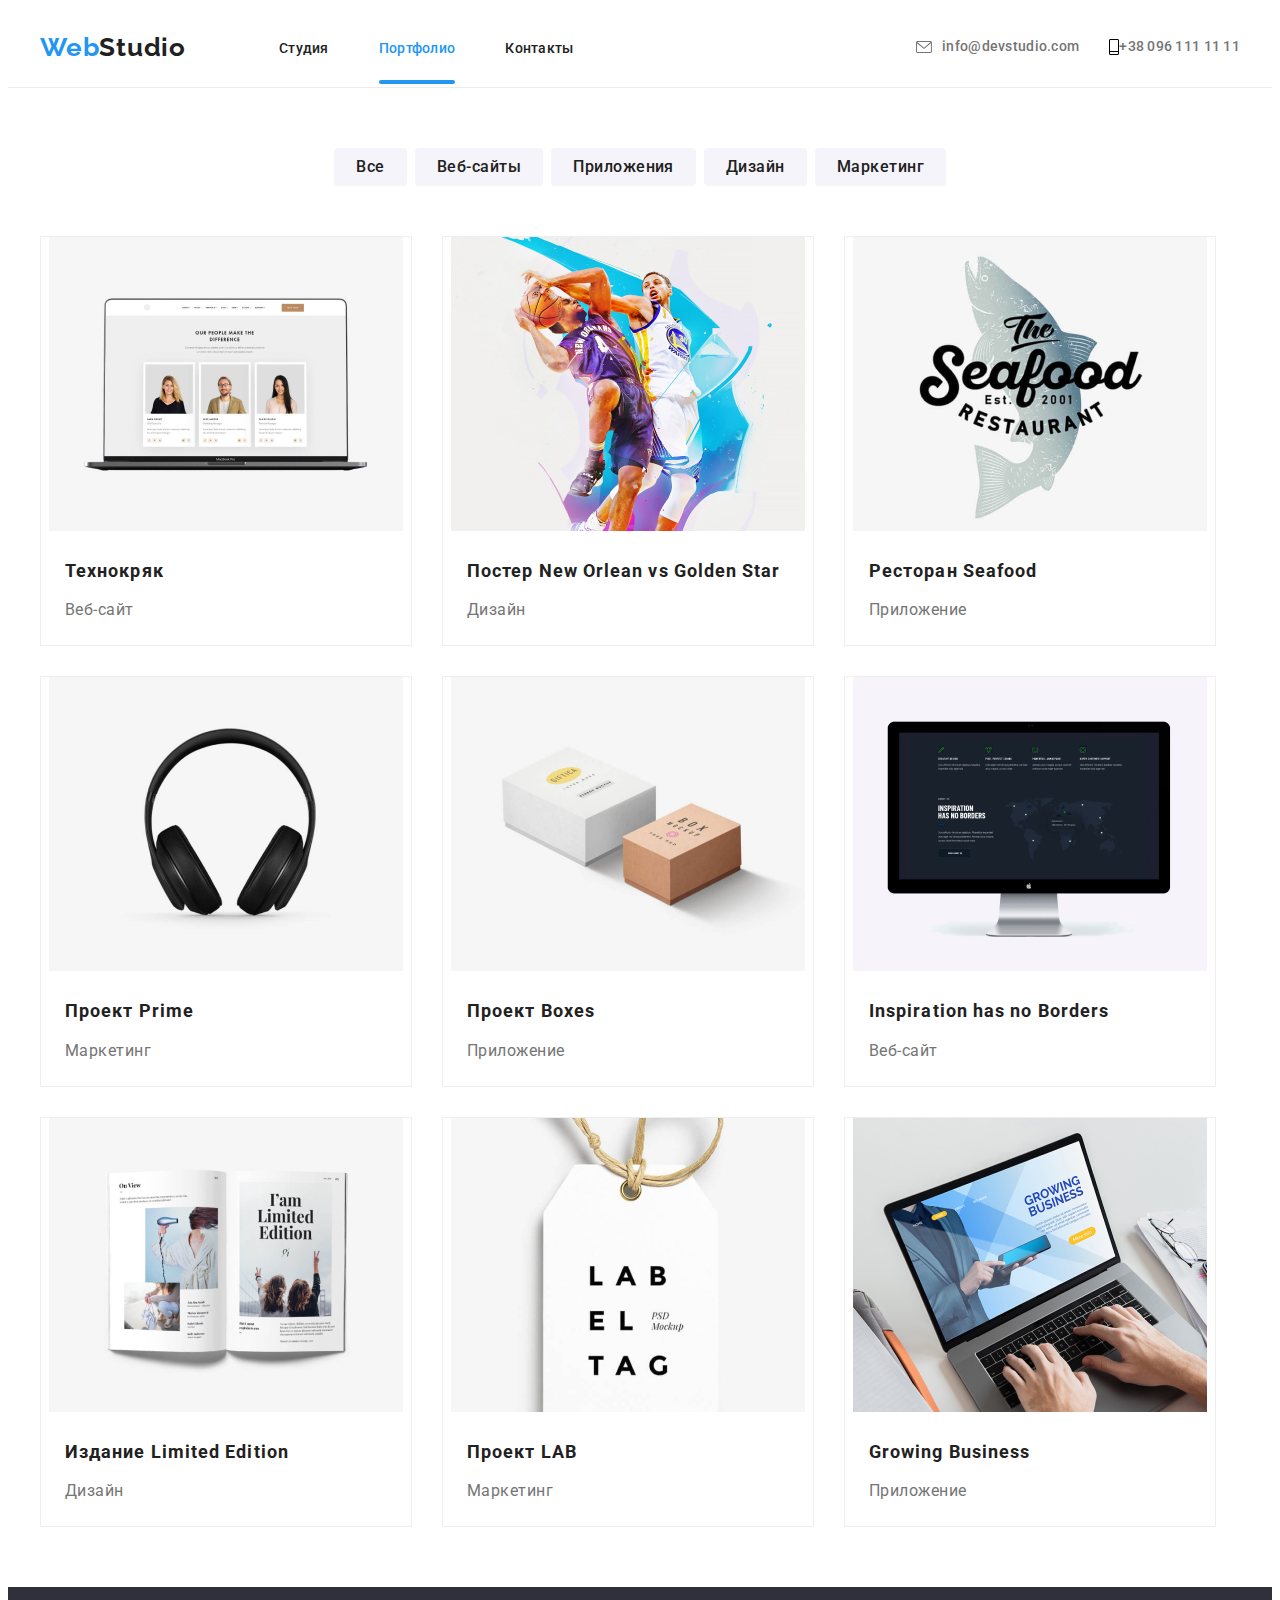
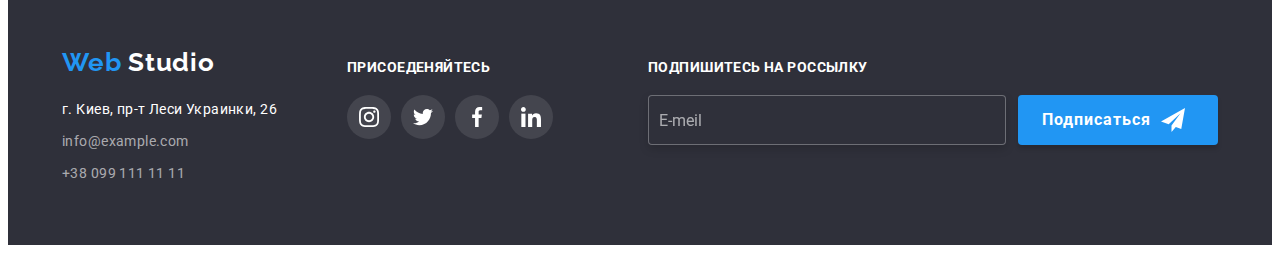
==== commit abd1dbd6: "goit-markup-hw-08" ====
--- a/portfolio.html
+++ b/portfolio.html
@@ -132,7 +132,13 @@
                         <li class="price-img-list ">
                             <a class="price-img-link link" href="">
                                 <div class="price-img-link__position">
-                                    <img class="price-img-link__position--pic" src="./img/picture/portfolio.img/img.jpg" alt="Ноутбук" > 
+                                    <picture>
+                                        <source srcset="./img/picture/portfolio.img/portfolio_img.jpg 1x, ./img/picture/portfolio.img/portfolio_img@2x.jpg 2x" media="(min-width: 1200px)">
+                                        <source srcset="./img/picture/portfolio.img/portfolio_img.jpg 1x, ./img/picture/portfolio.img/portfolio_img@2x.jpg 2x" media="(min-width: 768px)">
+                                        <source srcset="./img/picture/portfolio.img/portfolio_img.jpg 1x, ./img/picture/portfolio.img/portfolio_img@2x.jpg 2x" media="(min-width: 320px)">
+                                        <img class="price-img-link__position--pic" src="./img/picture/portfolio.img/portfolio_img.jpg" alt="Ноутбук"> 
+                                    </picture>
+                                    
                                     <p class="price-img-link__position--text">
                                         Технокряк это современная площадка распространения коронавируса. Компании используют эту платформу для цифрового шпионажа и атак на защищённые сервера конкурентов.
                                     </p>
@@ -146,7 +152,13 @@
                         <li class="price-img-list">
                             <a class="price-img-link link" href="">
                                 <div class="price-img-link__position">
-                                    <img class="price-img-link__position--pic" src="./img/picture/portfolio.img/img-1.jpg" alt="Баскедболисты" > 
+                                    <picture>
+                                        <source srcset="./img/picture/portfolio.img/portfolio_img-1.jpg 1x, ./img/picture/portfolio.img/portfolio_img@2x-1.jpg 2x" media="(min-width: 1200px)">
+                                        <source srcset="./img/picture/portfolio.img/portfolio_img-1.jpg 1x, ./img/picture/portfolio.img/portfolio_img@2x-1.jpg 2x" media="(min-width: 768px)">
+                                        <source srcset="./img/picture/portfolio.img/portfolio_img-1.jpg 1x, ./img/picture/portfolio.img/portfolio_img@2x-1.jpg 2x" media="(min-width: 320px)">
+                                        <img class="price-img-link__position--pic" src="./img/picture/portfolio.img/portfolio_img-1.jpg" alt="Баскедболисты" > 
+                                    </picture>
+                                    
                                     <p class="price-img-link__position--text">Технокряк это современная площадка распространения коронавируса. Компании используют эту платформу для цифрового шпионажа и атак на защищённые сервера конкурентов.
                                         
                                     </p>
@@ -160,7 +172,13 @@
                         <li class="price-img-list">
                             <a class="price-img-link link" href="">
                                 <div class="price-img-link__position">
-                                    <img class="price-img-link__position--pic" src="./img/picture/portfolio.img/img-2.jpg" alt="Логотип"> 
+                                    <picture>
+                                        <source srcset="./img/picture/portfolio.img/portfolio_img-2.jpg 1x, ./img/picture/portfolio.img/portfolio_img@2x-2.jpg 2x" media="(min-width: 1200px)">
+                                        <source srcset="./img/picture/portfolio.img/portfolio_img-2.jpg 1x, ./img/picture/portfolio.img/portfolio_img@2x-2.jpg 2x" media="(min-width: 768px)">
+                                        <source srcset="./img/picture/portfolio.img/portfolio_img-2.jpg 1x, ./img/picture/portfolio.img/portfolio_img@2x-2.jpg 2x" media="(min-width: 320px)">
+                                        <img class="price-img-link__position--pic" src="./img/picture/portfolio.img/portfolio_img-2.jpg" alt="Логотип"> 
+                                    </picture>
+                                     
                                     <p class="price-img-link__position--text">Технокряк это современная площадка распространения коронавируса. Компании используют эту платформу для цифрового шпионажа и атак на защищённые сервера конкурентов.
                                         
                                     </p>
@@ -174,7 +192,14 @@
                         <li class="price-img-list">
                             <a class="price-img-link link" href="">
                                 <div class="price-img-link__position">
-                                    <img class="price-img-link__position--pic" src="./img/picture/portfolio.img/img-3.jpg" alt="Наушники"> 
+                                    <picture>
+                                        <source srcset="./img/picture/portfolio.img/portfolio_img-3.jpg 1x, ./img/picture/portfolio.img/portfolio_img@2x-3.jpg 2x" media="(min-width: 1200px)">
+                                        <source srcset="./img/picture/portfolio.img/portfolio_img-3.jpg 1x, ./img/picture/portfolio.img/portfolio_img@2x-3.jpg 2x" media="(min-width: 768px)">
+                                        <source srcset="./img/picture/portfolio.img/portfolio_img-3.jpg 1x, ./img/picture/portfolio.img/portfolio_img@2x-3.jpg 2x" media="(min-width: 320px)">
+                                        <img class="price-img-link__position--pic" src="./img/picture/portfolio.img/portfolio_img-3.jpg" alt="Наушники">  
+                                    </picture>
+                                     
+                                    
                                     <p class="price-img-link__position--text">Технокряк это современная площадка распространения коронавируса. Компании используют эту платформу для цифрового шпионажа и атак на защищённые сервера конкурентов.
                                         
                                     </p>
@@ -188,7 +213,13 @@
                         <li class="price-img-list">
                             <a class="price-img-link link" href="">
                                 <div class="price-img-link__position">
-                                    <img class="price-img-link__position--pic" src="./img/picture/portfolio.img/img-4.jpg" alt="Коробки" > 
+                                    <picture>
+                                        <source srcset="./img/picture/portfolio.img/portfolio_img-4.jpg 1x, ./img/picture/portfolio.img/portfolio_img@2x-4.jpg 2x" media="(min-width: 1200px)">
+                                        <source srcset="./img/picture/portfolio.img/portfolio_img-4.jpg 1x, ./img/picture/portfolio.img/portfolio_img@2x-4.jpg 2x" media="(min-width: 768px)">
+                                        <source srcset="./img/picture/portfolio.img/portfolio_img-4.jpg 1x, ./img/picture/portfolio.img/portfolio_img@2x-4.jpg 2x" media="(min-width: 320px)">
+                                        <img class="price-img-link__position--pic" src="./img/picture/portfolio.img/portfolio_img-4.jpg" alt="Коробки" >   
+                                    </picture>
+                                    
                                     <p class="price-img-link__position--text">Технокряк это современная площадка распространения коронавируса. Компании используют эту платформу для цифрового шпионажа и атак на защищённые сервера конкурентов.
                                         
                                     </p>
@@ -202,7 +233,13 @@
                         <li class="price-img-list">
                             <a class="price-img-link link" href="">
                                 <div class="price-img-link__position">
-                                    <img class="price-img-link__position--pic" src="./img/picture/portfolio.img/img-5.jpg" alt="Монитор""> 
+                                    <picture>
+                                        <source srcset="./img/picture/portfolio.img/portfolio_img-5.jpg 1x, ./img/picture/portfolio.img/portfolio_img@2x-5.jpg 2x" media="(min-width: 1200px)">
+                                        <source srcset="./img/picture/portfolio.img/portfolio_img-5.jpg 1x, ./img/picture/portfolio.img/portfolio_img@2x-5.jpg 2x" media="(min-width: 768px)">
+                                        <source srcset="./img/picture/portfolio.img/portfolio_img-5.jpg 1x, ./img/picture/portfolio.img/portfolio_img@2x-5.jpg 2x" media="(min-width: 320px)">
+                                        <img class="price-img-link__position--pic" src="./img/picture/portfolio.img/portfolio_img-5.jpg" alt="Монитор">   
+                                    </picture>
+                                    
                                     <p class="price-img-link__position--text">Технокряк это современная площадка распространения коронавируса. Компании используют эту платформу для цифрового шпионажа и атак на защищённые сервера конкурентов.
                                         
                                     </p>
@@ -216,7 +253,13 @@
                         <li class="price-img-list">
                             <a class="price-img-link link" href="">
                                 <div class="price-img-link__position">
-                                    <img class="price-img-link__position--pic" src="./img/picture/portfolio.img/img-6.jpg" alt="Книга"> 
+                                    <picture>
+                                        <source srcset="./img/picture/portfolio.img/portfolio_img-6.jpg 1x, ./img/picture/portfolio.img/portfolio_img@2x-6.jpg 2x" media="(min-width: 1200px)">
+                                        <source srcset="./img/picture/portfolio.img/portfolio_img-6.jpg 1x, ./img/picture/portfolio.img/portfolio_img@2x-6.jpg 2x" media="(min-width: 768px)">
+                                        <source srcset="./img/picture/portfolio.img/portfolio_img-6.jpg 1x, ./img/picture/portfolio.img/portfolio_img@2x-6.jpg 2x" media="(min-width: 320px)">
+                                        <img class="price-img-link__position--pic" src="./img/picture/portfolio.img/portfolio_img-6.jpg" alt="Книга">    
+                                    </picture>
+                                    
                                     <p class="price-img-link__position--text">Технокряк это современная площадка распространения коронавируса. Компании используют эту платформу для цифрового шпионажа и атак на защищённые сервера конкурентов.
                                         
                                     </p>
@@ -230,7 +273,13 @@
                         <li class="price-img-list">
                             <a class="price-img-link link" href="">
                                 <div class="price-img-link__position">
-                                    <img class="price-img-link__position--pic" src="./img/picture/portfolio.img/img-7.jpg" alt="Маркеровка"> 
+                                    <picture>
+                                        <source srcset="./img/picture/portfolio.img/portfolio_img-7.jpg 1x, ./img/picture/portfolio.img/portfolio_img@2x-7.jpg 2x" media="(min-width: 1200px)">
+                                        <source srcset="./img/picture/portfolio.img/portfolio_img-7.jpg 1x, ./img/picture/portfolio.img/portfolio_img@2x-7.jpg 2x" media="(min-width: 768px)">
+                                        <source srcset="./img/picture/portfolio.img/portfolio_img-7.jpg 1x, ./img/picture/portfolio.img/portfolio_img@2x-7.jpg 2x" media="(min-width: 320px)">
+                                        <img class="price-img-link__position--pic" src="./img/picture/portfolio.img/portfolio_img-7.jpg" alt="Маркеровка">   
+                                    </picture>
+                                    
                                     <p class="price-img-link__position--text">Технокряк это современная площадка распространения коронавируса. Компании используют эту платформу для цифрового шпионажа и атак на защищённые сервера конкурентов.
                                         
                                     </p>
@@ -244,7 +293,13 @@
                         <li class="price-img-list">
                             <a class="price-img-link link" href="">
                                 <div class="price-img-link__position">
-                                    <img class="price-img-link__position--pic" src="./img/picture/portfolio.img/img-8.jpg" alt="Ноутбук"> 
+                                    <picture>
+                                        <source srcset="./img/picture/portfolio.img/portfolio_img-8.jpg 1x, ./img/picture/portfolio.img/portfolio_img@2x-8.jpg 2x" media="(min-width: 1200px)">
+                                        <source srcset="./img/picture/portfolio.img/portfolio_img-8.jpg 1x, ./img/picture/portfolio.img/portfolio_img@2x-8.jpg 2x" media="(min-width: 768px)">
+                                        <source srcset="./img/picture/portfolio.img/portfolio_img-8.jpg 1x, ./img/picture/portfolio.img/portfolio_img@2x-8.jpg 2x" media="(min-width: 320px)">
+                                        <img class="price-img-link__position--pic" src="./img/picture/portfolio.img/portfolio_img-8.jpg" alt="Ноутбук">    
+                                    </picture>
+                                    
                                     <p class="price-img-link__position--text">Технокряк это современная площадка распространения коронавируса. Компании используют эту платформу для цифрового шпионажа и атак на защищённые сервера конкурентов.
                                         
                                     </p>
--- a/css/portfolio.min.css
+++ b/css/portfolio.min.css
@@ -1,2 +1,2 @@
-:root{--main-font: 'Roboto', sans-serif;--secondary-font: 'Raleway', sans-serif;--accent-color: #2196F3;--text-color:#212121;--title-color:#FFFFFF;--background-color: #F5F4FA;--section-pt-pb: 94px;--section-mr: 30px;--section-pt-pb-mv-tv: 60px}.visually-hidden{position:absolute !important;clip:rect(1px 1px 1px 1px);clip:rect(1px, 1px, 1px, 1px);padding:0 !important;border:0 !important;height:1px !important;width:1px !important;overflow:hidden}h1,h2,h3,h4,h5,h6,p{margin:0}ul,ol{margin:0;padding:0}img{display:block}body{font-family:var(--main-font)}.list{list-style:none}.link{text-decoration:none}.container{padding-left:15px;padding-right:15px}@media screen and (min-width: 320px){.container{max-width:480px;margin:0 auto}.header .container{display:flex;align-items:center;justify-content:space-between}.hero .container,.section .container,.container .usteam{display:flex;flex-direction:column;align-items:center}.uswork{display:none}}@media screen and (max-width: 767px){.footer .container{display:flex;flex-direction:column;align-items:center}}@media screen and (min-width: 768px){.container{max-width:768px}.header .container{display:flex;align-items:center}.footer .container{display:flex;flex-direction:row;flex-wrap:wrap;align-items:flex-start;justify-content:center}}@media screen and (min-width: 1200px){.container{max-width:1200px}.uswork{display:block}}.model-btn-style{border:none;font-family:var(--main-font);font-weight:700;font-size:16px;line-height:1.875;text-align:center;letter-spacing:0.06em;cursor:pointer;color:var(--title-color);background-color:var(--accent-color);box-shadow:0px 4px 4px rgba(0,0,0,0.15);border-radius:4px}.soctial-icon-link{display:flex;justify-content:center;align-items:center;width:44px;height:44px;border-radius:50%;fill:#AFB1B8;transition:background-color 250ms cubic-bezier(0.4, 0, 0.2, 1),fill 250ms cubic-bezier(0.4, 0, 0.2, 1)}.soctial-icon-link:hover,.soctial-icon-link:focus{fill:var(--title-color);background-color:var(--accent-color)}.soctial-icon{width:20px;height:20px}.backdrop{position:absolute;top:0;left:0;width:100vw;height:100vh;position:fixed;transition:all 250ms cubic-bezier(0.4, 0, 0.2, 1);background:rgba(0,0,0,0.2)}.model{padding:40px;position:absolute;top:50%;left:50%;transform:translate(-50%, -50%);width:450px;height:609px;background-color:var(--title-color);z-index:1001;box-shadow:0px 1px 3px rgba(0,0,0,0.12),0px 1px 1px rgba(0,0,0,0.14),0px 2px 1px rgba(0,0,0,0.2);border-radius:4px;overflow:auto}.model__btn-close-model{border-radius:50%;width:30px;height:30px;background:transparent;border:1px solid rgba(0,0,0,0.1);cursor:pointer;position:absolute;top:8px;right:8px;display:flex;justify-content:center;align-items:center}.model__btn-close-model:focus,.model__btn-close-model:hover{fill:var(--accent-color)}.is-hidden{opacity:0;visibility:hidden;pointer-events:none}@media screen and (min-width: 1200px){.model{width:528px;height:581px}}.model-form--model-text{font-family:var(--main-font);font-weight:700;font-size:20px;line-height:1.5;text-align:center;letter-spacing:0.03em;margin-bottom:12px;color:var(--text-color)}.from-label{font-family:var(--main-font);font-weight:400;font-size:12px;line-height:1.16;color:#757575}.from-label:nth-child(-n+4){margin-bottom:10px}.from-label__input{position:relative;display:block;margin-top:4px}.from-input-box{border:1px solid rgba(33,33,33,0.2);border-radius:4px;height:40px;width:100%;padding-left:40px;transition:border-color 250ms cubic-bezier(0.4, 0, 0.2, 1)}.from-input-box:focus,.from-input-box:hover{outline:none;border-color:var(--accent-color)}.from-input-box:focus+.input-icon,.from-input-box:hover+.input-icon{fill:var(--accent-color)}.input-icon{position:absolute;top:50%;left:15px;transform:translateY(-50%);transition:fill 250ms cubic-bezier(0.4, 0, 0.2, 1)}.from-input-textarea{margin-top:4px;width:100%;height:120px;border:1px solid rgba(33,33,33,0.2);border-radius:4px;padding:12px 16px;resize:none;font-family:var(--main-font);font-weight:400;font-size:14px;line-height:1.14;letter-spacing:0.01em;transition:fill 250ms cubic-bezier(0.4, 0, 0.2, 1)}.from-input-textarea:focus,.from-input-textarea:hover{outline:none;border-color:var(--accent-color)}.from-input-textarea::placeholder{color:rgba(117,117,117,0.5);font-family:var(--main-font);font-weight:400;font-size:14px;line-height:1.14;letter-spacing:0.01em}.from-label-link{color:var(--accent-color)}.model-form{display:flex;flex-direction:column}.model-btn-push{width:200px;height:50px;left:700px;top:712px;margin-top:30px;align-self:center}.from-label-input{display:flex;align-items:center;margin-top:20px}.from-label-input::before{content:"";display:block;width:16px;height:16px;border:2px solid var(--text-color);border-radius:2px;margin-right:7px;cursor:pointer}.from-input-checkbox:checked+.from-label-input::before{background:var(--accent-color);border:var(--accent-color);background-image:url(../img/picture/html.img/backdrop/Vector.svg);background-repeat:no-repeat;background-position:center}.from-input-checkbox:focus+.from-label-input::before,.from-input-checkbox:hover+.from-label-input::before{box-shadow:0 0 0 2px var(--accent-color)}.header{padding-bottom:10px;padding-top:10px;background-color:var(--title-color);border-bottom:1px solid #ECECEC}.logo{font-family:var(--secondary-font);font-weight:700;font-size:24px;line-height:1.16;letter-spacing:0.03em;color:var(--accent-color)}.logo--word-top{color:var(--text-color)}@media screen and (max-width: 767px){.mobil-menu__btn,.mobil-model__btn{background-color:transparent;border:none;padding:0}.mobil-menu__icon{width:40px;height:40px}.mobil-menu__icon:focus,.mobil-menu__icon:hover{fill:var(--accent-color)}.mobil-model{position:fixed;top:0;left:50%;width:100vw;max-width:480px;height:100vh;background-color:var(--title-color);padding:48px 40px;transform:translateY(100%) translateX(-50%);transition:transform 250ms cubic-bezier(0.4, 0, 0.2, 1)}.is-open{transform:translateY(0) translateX(-50%)}.mobil-model__btn{position:absolute;top:10px;right:15px}.mobil-model__icon{width:40px;height:40px}.mobil-model__icon:focus,.mobil-model__icon:hover{fill:var(--accent-color)}.mobil-model-list{font-family:var(--main-font);font-weight:500;font-size:40px;line-height:1.17;letter-spacing:0.02em}.mobil-model-list__title:not(:last-child){margin-bottom:32px}.mobil-model-list__link{color:var(--text-color)}.mobil-model-list__link:focus,.mobil-model-list__link:hover{color:var(--accent-color)}.mobil-model-contakt__tel{font-family:var(--main-font);font-weight:500;font-size:34px;line-height:1.17;letter-spacing:0.02em;color:var(--accent-color)}.mobil-model-contakt__list:not(:last-child){margin-bottom:32px;margin-top:302px}.mobil-model-contakt__list:not(:first-child){margin-bottom:64px}.mobil-model-contakt__mail{font-family:var(--main-font);font-weight:500;font-size:24px;line-height:1.16;letter-spacing:0.02em;color:#757575}.mobil-model-social{display:flex}.mobil-model-social__list:not(:last-child){padding-right:10px;border-right:1px solid rgba(33,33,33,0.2)}.mobil-model-social__list:not(:first-child){padding-left:10px}.mobil-model-social__link{font-family:var(--main-font);font-weight:500;font-size:18px;line-height:1.22;letter-spacing:0.02em;color:var(--accent-color)}.nav-list{display:none}.header-contakt{display:none}}@media screen and (min-width: 768px){.mobil-model{display:none}.mobil-menu{display:none}.header{padding-bottom:21px;padding-top:21px;background-color:var(--title-color)}.nav{display:flex;align-items:center}.nav-list{display:flex;margin-left:88px}.nav-list__title:not(:last-child){margin-right:50px}.nav-list__link{font-family:var(--main-font);font-weight:500;font-size:14px;line-height:1.14;letter-spacing:0.02em;position:relative;color:var(--text-color);transition:color 250ms cubic-bezier(0.4, 0, 0.2, 1)}.nav-list__link:hover,.nav-list__link:focus{color:var(--accent-color)}.nav-link-word{color:var(--accent-color)}.nav-link-word::after{content:"";position:absolute;display:block;background:#2196F3;border-radius:2px;width:100%;height:4px;top:250%}.header-contakt__link{font-family:var(--main-font);font-weight:500;display:flex;align-items:center;font-size:12px;line-height:1.16;letter-spacing:0.02em;color:#757575;transition:color 250ms cubic-bezier(0.4, 0, 0.2, 1)}.header-contakt__link:hover,.header-contakt__link:focus{color:var(--accent-color)}.header-contakt--icon{margin-right:10px;fill:currentColor}.header-contakt{display:flex;flex-direction:column;justify-content:flex-start}.header-contakt__list:not(:last-child){margin-bottom:10px}}@media screen and (min-width: 1200px){.logo{font-size:26px;line-height:1.19}.header{padding-bottom:24px;padding-top:24px;background-color:var(--title-color)}.nav-list{margin-left:93px}.header-contakt{display:flex;align-items:center;margin-left:auto}.header-contakt:not(:last-child){margin-left:305px}.header-contakt__link{font-size:14px;line-height:1.14}.header-contakt__list:not(:last-child){margin-right:30px;margin-bottom:0}.header-contakt{display:flex;flex-direction:row;justify-content:center}}.price-section{padding-top:var(--section-pt-pb-mv-tv);padding-bottom:var(--section-pt-pb-mv-tv)}.price-button{display:flex;flex-direction:row;justify-content:center}.price-button__list:not(:last-child){margin-right:8px}.price-button__list--title{font-family:var(--main-font);min-width:73px;padding:6px 22px;cursor:pointer;font-weight:500;font-size:16px;line-height:1.6;text-align:center;letter-spacing:0.03em;border:none;cursor:pointer;color:var(--text-color);background-color:var(--background-color);border-radius:4px;transition:color 250ms cubic-bezier(0.4, 0, 0.2, 1),background-color 250ms cubic-bezier(0.4, 0, 0.2, 1),box-shadow 250ms cubic-bezier(0.4, 0, 0.2, 1),border-radius 250ms cubic-bezier(0.4, 0, 0.2, 1)}.price-button__list--title:hover,.price-button__list--title:focus{color:var(--title-color);background-color:var(--accent-color);box-shadow:0px 3px 1px rgba(0,0,0,0.1),0px 1px 2px rgba(0,0,0,0.08),0px 2px 2px rgba(0,0,0,0.12);border-radius:4px}.price-img-link__position--pic{width:100%}.price-img-link__title{padding:20px 0 20px 24px}.price-img-link__title--header{font-weight:700;font-size:18px;line-height:2.25;letter-spacing:0.06em;margin:0 0 4px 0;color:var(--text-color)}.price-img-link__title--text{font-weight:400;font-size:16px;line-height:1.875;letter-spacing:0.03em;color:#757575}.price-img-link__position{position:relative;display:flex;justify-content:center;align-items:center;overflow:hidden}.price-img-link__position--text{font-family:var(--main-font);font-weight:400;font-size:18px;line-height:1.55;height:100%;padding:63px 24px;transform:translatex(100%);overflow:auto;background:rgba(33,150,243,0.9);color:var(--title-color);position:absolute;transform:translatey(100%)}.price-img-link:hover .price-img-link__position--text,.price-img-link:focus .price-img-link__position--text{transform:translatey(0);transition:transform 250ms cubic-bezier(0.4, 0, 0.2, 1)}@media screen and (max-width: 767px){.price-button{margin-bottom:40px;flex-wrap:wrap;justify-content:flex-start;margin-top:-15px;flex-basis:calc(100% / 3 - 15px)}.price-button__list{margin:15px 0 0 0}.price-img{flex-direction:column;align-items:center;justify-content:center}.price-img-list{background:var(--title-color);max-width:450px;height:404px;border:1px solid #EEEEEE;overflow:hidden}.price-img-list:hover,.price-img-list:focus{border:1px solid #EEEEEE;box-sizing:border-box;box-shadow:0px 1px 1px rgba(0,0,0,0.12),0px 4px 4px rgba(0,0,0,0.06),1px 4px 6px rgba(0,0,0,0.16)}.price-img-list:not(:last-child){margin-bottom:var(--section-mr)}}@media screen and (min-width: 768px){.price-button{margin-bottom:30px}.price-img{display:flex;flex-wrap:wrap;margin:-30px 0 0 -30px;flex-basis:calc(100% / 2 - 30px)}.price-img-list{background:var(--title-color);width:354px;height:404px;border:1px solid #EEEEEE;margin:var(--section-mr) 0 0 var(--section-mr)}.price-img-list:hover,.price-img-list:focus{border:1px solid #EEEEEE;box-sizing:border-box;box-shadow:0px 1px 1px rgba(0,0,0,0.12),0px 4px 4px rgba(0,0,0,0.06),1px 4px 6px rgba(0,0,0,0.16)}}@media screen and (min-width: 1200px){.price-button{margin-bottom:50px}.price-img{display:flex;flex-wrap:wrap;margin:-30px 0 0 -30px;flex-basis:calc(100% / 3 - 30px)}.price-img-list{background:var(--title-color);width:370px;height:404px;border:1px solid #EEEEEE;margin:var(--section-mr) 0 0 var(--section-mr);overflow:hidden}.price-img-list:hover,.price-img-list:focus{border:1px solid #EEEEEE;box-sizing:border-box;box-shadow:0px 1px 1px rgba(0,0,0,0.12),0px 4px 4px rgba(0,0,0,0.06),1px 4px 6px rgba(0,0,0,0.16)}}.footer{padding-top:var(--section-pt-pb-mv-tv);padding-bottom:var(--section-pt-pb-mv-tv);background:#2F303A}.logo--word-bottom{color:var(--title-color)}.footer-list__address{font-style:normal}.footer-list__address--map{font-weight:400;font-size:14px;line-height:1.7;letter-spacing:0.03em;color:var(--title-color)}.footer-list__address--link{font-weight:400;font-size:14px;line-height:1.7;letter-spacing:0.03em;color:rgba(255,255,255,0.6)}.footer-social--text{font-family:var(--main-font);font-weight:700;font-size:14px;line-height:16px;letter-spacing:0.03em;text-transform:uppercase;color:var(--title-color)}.footer-social__list{display:flex;justify-content:center}.footer-social__title:not(:last-child){margin-right:10px}.footer-social__icon{display:flex;justify-content:center;align-items:center;width:44px;height:44px;border-radius:50%;fill:var(--title-color);background-color:rgba(255,255,255,0.1);transition:background-color 250ms cubic-bezier(0.4, 0, 0.2, 1)}.footer-social__icon:hover,.footer-social__icon:focus{background-color:var(--accent-color)}.footer-social__title--icon{width:20px;height:20px}.footer-mailing--header{margin-bottom:20px;margin-top:12px;font-family:var(--main-font);font-weight:700;font-size:14px;line-height:16px;letter-spacing:0.03em;text-transform:uppercase;color:var(--title-color)}.footer-mailing__list--mail{border:1px solid rgba(255,255,255,0.3);box-sizing:border-box;filter:drop-shadow(0px 4px 4px rgba(0,0,0,0.15));border-radius:4px;background:#2F303A;color:var(--title-color);font-family:var(--main-font);font-weight:400;font-size:16px}.footer-mailing__list--mail::placeholder{font-family:var(--main-font);font-weight:400;font-size:16px;line-height:1.25;color:rgba(255,255,255,0.6)}.footer-mailing__list--btn{padding-left:24px;width:200px;height:50px;display:flex;align-items:center}.footer-mailing__list--btn-icon{width:24px;height:24px;fill:var(--title-color);margin-left:10px}@media screen and (min-width: 320px){.footer-list__address-list{margin-top:20px}.footer-list__address-title:not(:last-child){margin-bottom:8px}.footer-social--text,.footer-mailing__list,.footer-mailing--header,.footer-mailing__list--mail{margin-bottom:20px}.footer-mailing{margin-top:var(--section-pt-pb-mv-tv)}.footer-list,.footer-mailing,.footer-mailing__list,.footer-social,.footer-list__address-list{display:flex;flex-direction:column;align-items:center;justify-content:center}.footer-mailing__list--mail{width:450px;height:50px}}@media screen and (max-width: 767px){.footer-social{margin-top:var(--section-pt-pb-mv-tv)}}@media screen and (min-width: 768px){.footer-social{margin-left:165px;margin-top:5px}}@media screen and (min-width: 1200px){.footer-list,.footer-list__address-list{align-items:flex-start}.footer-social{align-items:flex-start;margin-left:70px;margin-top:12px}.footer-mailing{margin-top:0;margin-left:95px;align-items:flex-start}.footer-mailing__list{display:flex;flex-direction:row}.footer-mailing__list--mail{width:358px;height:50px;margin-bottom:0}.footer-mailing__list--btn{margin-left:12px;display:flex;align-items:center}}
+:root{--main-font: 'Roboto', sans-serif;--secondary-font: 'Raleway', sans-serif;--accent-color: #2196F3;--text-color:#212121;--title-color:#FFFFFF;--background-color: #F5F4FA;--section-pt-pb: 94px;--section-mr: 30px;--section-pt-pb-mv-tv: 60px}.visually-hidden{position:absolute !important;clip:rect(1px 1px 1px 1px);clip:rect(1px, 1px, 1px, 1px);padding:0 !important;border:0 !important;height:1px !important;width:1px !important;overflow:hidden}h1,h2,h3,h4,h5,h6,p{margin:0}ul,ol{margin:0;padding:0}img{display:block}body{font-family:var(--main-font)}.list{list-style:none}.link{text-decoration:none}.container{padding-left:15px;padding-right:15px}@media screen and (min-width: 320px){.container{max-width:480px;margin:0 auto}.header .container{display:flex;align-items:center;justify-content:space-between}.hero .container,.section .container,.container .usteam{display:flex;flex-direction:column;align-items:center}.uswork{display:none}}@media screen and (max-width: 767px){.footer .container{display:flex;flex-direction:column;align-items:center}}@media screen and (min-width: 768px){.container{max-width:768px}.header .container{display:flex;align-items:center}.footer .container{display:flex;flex-direction:row;flex-wrap:wrap;align-items:flex-start;justify-content:center}}@media screen and (min-width: 1200px){.container{max-width:1200px}.uswork{display:block}}.model-btn-style{border:none;font-family:var(--main-font);font-weight:700;font-size:16px;line-height:1.875;text-align:center;letter-spacing:0.06em;cursor:pointer;color:var(--title-color);background-color:var(--accent-color);box-shadow:0px 4px 4px rgba(0,0,0,0.15);border-radius:4px}.soctial-icon-link{display:flex;justify-content:center;align-items:center;width:44px;height:44px;border-radius:50%;fill:#AFB1B8;transition:background-color 250ms cubic-bezier(0.4, 0, 0.2, 1),fill 250ms cubic-bezier(0.4, 0, 0.2, 1)}.soctial-icon-link:hover,.soctial-icon-link:focus{fill:var(--title-color);background-color:var(--accent-color)}.soctial-icon{width:20px;height:20px}.backdrop{position:absolute;top:0;left:0;width:100vw;height:100vh;position:fixed;transition:all 250ms cubic-bezier(0.4, 0, 0.2, 1);background:rgba(0,0,0,0.2)}.model{padding:40px;position:absolute;top:50%;left:50%;transform:translate(-50%, -50%);width:450px;height:609px;background-color:var(--title-color);z-index:1001;box-shadow:0px 1px 3px rgba(0,0,0,0.12),0px 1px 1px rgba(0,0,0,0.14),0px 2px 1px rgba(0,0,0,0.2);border-radius:4px;overflow:auto}.model__btn-close-model{border-radius:50%;width:30px;height:30px;background:transparent;border:1px solid rgba(0,0,0,0.1);cursor:pointer;position:absolute;top:8px;right:8px;display:flex;justify-content:center;align-items:center}.model__btn-close-model:focus,.model__btn-close-model:hover{fill:var(--accent-color)}.is-hidden{opacity:0;visibility:hidden;pointer-events:none}@media screen and (min-width: 1200px){.model{width:528px;height:581px}}.model-form--model-text{font-family:var(--main-font);font-weight:700;font-size:20px;line-height:1.5;text-align:center;letter-spacing:0.03em;margin-bottom:12px;color:var(--text-color)}.from-label{font-family:var(--main-font);font-weight:400;font-size:12px;line-height:1.16;color:#757575}.from-label:nth-child(-n+4){margin-bottom:10px}.from-label__input{position:relative;display:block;margin-top:4px}.from-input-box{border:1px solid rgba(33,33,33,0.2);border-radius:4px;height:40px;width:100%;padding-left:40px;transition:border-color 250ms cubic-bezier(0.4, 0, 0.2, 1)}.from-input-box:focus,.from-input-box:hover{outline:none;border-color:var(--accent-color)}.from-input-box:focus+.input-icon,.from-input-box:hover+.input-icon{fill:var(--accent-color)}.input-icon{position:absolute;top:50%;left:15px;transform:translateY(-50%);transition:fill 250ms cubic-bezier(0.4, 0, 0.2, 1)}.from-input-textarea{margin-top:4px;width:100%;height:120px;border:1px solid rgba(33,33,33,0.2);border-radius:4px;padding:12px 16px;resize:none;font-family:var(--main-font);font-weight:400;font-size:14px;line-height:1.14;letter-spacing:0.01em;transition:fill 250ms cubic-bezier(0.4, 0, 0.2, 1)}.from-input-textarea:focus,.from-input-textarea:hover{outline:none;border-color:var(--accent-color)}.from-input-textarea::placeholder{color:rgba(117,117,117,0.5);font-family:var(--main-font);font-weight:400;font-size:14px;line-height:1.14;letter-spacing:0.01em}.from-label-link{color:var(--accent-color)}.model-form{display:flex;flex-direction:column}.model-btn-push{width:200px;height:50px;left:700px;top:712px;margin-top:30px;align-self:center}.from-label-input{display:flex;align-items:center;margin-top:20px}.from-label-input::before{content:"";display:block;width:16px;height:16px;border:2px solid var(--text-color);border-radius:2px;margin-right:7px;cursor:pointer}.from-input-checkbox:checked+.from-label-input::before{background:var(--accent-color);border:var(--accent-color);background-image:url(../img/picture/html.img/backdrop/Vector.svg);background-repeat:no-repeat;background-position:center}.from-input-checkbox:focus+.from-label-input::before,.from-input-checkbox:hover+.from-label-input::before{box-shadow:0 0 0 2px var(--accent-color)}.header{padding-bottom:10px;padding-top:10px;background-color:var(--title-color);border-bottom:1px solid #ECECEC}.logo{font-family:var(--secondary-font);font-weight:700;font-size:24px;line-height:1.16;letter-spacing:0.03em;color:var(--accent-color)}.logo--word-top{color:var(--text-color)}@media screen and (max-width: 767px){.mobil-menu__btn,.mobil-model__btn{background-color:transparent;border:none;padding:0}.mobil-menu__icon{width:40px;height:40px}.mobil-menu__icon:focus,.mobil-menu__icon:hover{fill:var(--accent-color)}.mobil-model{position:fixed;top:0;left:50%;width:100vw;max-width:480px;height:100vh;background-color:var(--title-color);padding:48px 40px;transform:translateY(100%) translateX(-50%);transition:transform 250ms cubic-bezier(0.4, 0, 0.2, 1)}.is-open{transform:translateY(0) translateX(-50%)}.mobil-model__btn{position:absolute;top:10px;right:15px}.mobil-model__icon{width:40px;height:40px}.mobil-model__icon:focus,.mobil-model__icon:hover{fill:var(--accent-color)}.mobil-model-list{font-family:var(--main-font);font-weight:500;font-size:40px;line-height:1.17;letter-spacing:0.02em}.mobil-model-list__title:not(:last-child){margin-bottom:32px}.mobil-model-list__link{color:var(--text-color)}.mobil-model-list__link:focus,.mobil-model-list__link:hover{color:var(--accent-color)}.mobil-model-contakt__tel{font-family:var(--main-font);font-weight:500;font-size:34px;line-height:1.17;letter-spacing:0.02em;color:var(--accent-color)}.mobil-model-contakt__list:not(:last-child){margin-bottom:32px;margin-top:302px}.mobil-model-contakt__list:not(:first-child){margin-bottom:64px}.mobil-model-contakt__mail{font-family:var(--main-font);font-weight:500;font-size:24px;line-height:1.16;letter-spacing:0.02em;color:#757575}.mobil-model-social{display:flex}.mobil-model-social__list:not(:last-child){padding-right:10px;border-right:1px solid rgba(33,33,33,0.2)}.mobil-model-social__list:not(:first-child){padding-left:10px}.mobil-model-social__link{font-family:var(--main-font);font-weight:500;font-size:18px;line-height:1.22;letter-spacing:0.02em;color:var(--accent-color)}.nav-list{display:none}.header-contakt{display:none}}@media screen and (min-width: 768px){.mobil-model{display:none}.mobil-menu{display:none}.header{padding-bottom:21px;padding-top:21px;background-color:var(--title-color)}.nav{display:flex;align-items:center}.nav-list{display:flex;margin-left:88px}.nav-list__title:not(:last-child){margin-right:50px}.nav-list__link{font-family:var(--main-font);font-weight:500;font-size:14px;line-height:1.14;letter-spacing:0.02em;position:relative;color:var(--text-color);transition:color 250ms cubic-bezier(0.4, 0, 0.2, 1)}.nav-list__link:hover,.nav-list__link:focus{color:var(--accent-color)}.nav-link-word{color:var(--accent-color)}.nav-link-word::after{content:"";position:absolute;display:block;background:#2196F3;border-radius:2px;width:100%;height:4px;top:250%}.header-contakt__link{font-family:var(--main-font);font-weight:500;display:flex;align-items:center;font-size:12px;line-height:1.16;letter-spacing:0.02em;color:#757575;transition:color 250ms cubic-bezier(0.4, 0, 0.2, 1)}.header-contakt__link:hover,.header-contakt__link:focus{color:var(--accent-color)}.header-contakt--icon{margin-right:10px;fill:currentColor}.header-contakt{display:flex;flex-direction:column;justify-content:flex-start}.header-contakt__list:not(:last-child){margin-bottom:10px}}@media screen and (min-width: 1200px){.logo{font-size:26px;line-height:1.19}.header{padding-bottom:24px;padding-top:24px;background-color:var(--title-color)}.nav-list{margin-left:93px}.header-contakt{display:flex;align-items:center;margin-left:auto}.header-contakt:not(:last-child){margin-left:305px}.header-contakt__link{font-size:14px;line-height:1.14}.header-contakt__list:not(:last-child){margin-right:30px;margin-bottom:0}.header-contakt{display:flex;flex-direction:row;justify-content:center}}.price-section{padding-top:var(--section-pt-pb-mv-tv);padding-bottom:var(--section-pt-pb-mv-tv)}.price-button{display:flex;flex-direction:row;justify-content:center}.price-button__list:not(:last-child){margin-right:8px}.price-button__list--title{font-family:var(--main-font);min-width:73px;padding:6px 22px;cursor:pointer;font-weight:500;font-size:16px;line-height:1.6;text-align:center;letter-spacing:0.03em;border:none;cursor:pointer;color:var(--text-color);background-color:var(--background-color);border-radius:4px;transition:color 250ms cubic-bezier(0.4, 0, 0.2, 1),background-color 250ms cubic-bezier(0.4, 0, 0.2, 1),box-shadow 250ms cubic-bezier(0.4, 0, 0.2, 1),border-radius 250ms cubic-bezier(0.4, 0, 0.2, 1)}.price-button__list--title:hover,.price-button__list--title:focus{color:var(--title-color);background-color:var(--accent-color);box-shadow:0px 3px 1px rgba(0,0,0,0.1),0px 1px 2px rgba(0,0,0,0.08),0px 2px 2px rgba(0,0,0,0.12);border-radius:4px}.price-img-link__position--pic{width:100%}.price-img-link__title{padding:20px 24px 20px 24px}.price-img-link__title--header{font-weight:700;font-size:18px;line-height:2.25;letter-spacing:0.06em;margin:0 0 4px 0;color:var(--text-color)}.price-img-link__title--text{font-weight:400;font-size:16px;line-height:1.875;letter-spacing:0.03em;color:#757575}.price-img-link__position{position:relative;display:flex;justify-content:center;align-items:center;overflow:hidden}.price-img-link__position--text{font-family:var(--main-font);font-weight:400;font-size:18px;line-height:1.55;height:100%;padding:63px 24px;transform:translatex(100%);overflow:auto;background:rgba(33,150,243,0.9);color:var(--title-color);position:absolute;transform:translatey(100%)}.price-img-link:hover .price-img-link__position--text,.price-img-link:focus .price-img-link__position--text{transform:translatey(0);transition:transform 250ms cubic-bezier(0.4, 0, 0.2, 1)}@media screen and (max-width: 767px){.price-button{margin-bottom:40px;flex-wrap:wrap;justify-content:flex-start;margin-top:-15px;flex-basis:calc(100% / 3 - 15px)}.price-button__list{margin-top:15px}.price-img{flex-direction:column;align-items:center;justify-content:center}.price-img-list{background:var(--title-color);max-width:450px;border:1px solid #EEEEEE;overflow:hidden}.price-img-list:hover,.price-img-list:focus{border:1px solid #EEEEEE;box-sizing:border-box;box-shadow:0px 1px 1px rgba(0,0,0,0.12),0px 4px 4px rgba(0,0,0,0.06),1px 4px 6px rgba(0,0,0,0.16)}.price-img-list:not(:last-child){margin-bottom:var(--section-mr)}}@media screen and (min-width: 768px){.price-button{margin-bottom:30px}.price-img{display:flex;flex-wrap:wrap;margin:-30px 0 0 -30px;flex-basis:calc(100% / 2 - 30px)}.price-img-list{background:var(--title-color);width:354px;border:1px solid #EEEEEE;margin:var(--section-mr) 0 0 var(--section-mr)}.price-img-list:hover,.price-img-list:focus{border:1px solid #EEEEEE;box-sizing:border-box;box-shadow:0px 1px 1px rgba(0,0,0,0.12),0px 4px 4px rgba(0,0,0,0.06),1px 4px 6px rgba(0,0,0,0.16)}}@media screen and (min-width: 1200px){.price-button{margin-bottom:50px}.price-img{display:flex;flex-wrap:wrap;margin:-30px 0 0 -30px;flex-basis:calc(100% / 3 - 30px)}.price-img-list{background:var(--title-color);width:370px;border:1px solid #EEEEEE;margin:var(--section-mr) 0 0 var(--section-mr);overflow:hidden}.price-img-list:hover,.price-img-list:focus{border:1px solid #EEEEEE;box-sizing:border-box;box-shadow:0px 1px 1px rgba(0,0,0,0.12),0px 4px 4px rgba(0,0,0,0.06),1px 4px 6px rgba(0,0,0,0.16)}}.footer{padding-top:var(--section-pt-pb-mv-tv);padding-bottom:var(--section-pt-pb-mv-tv);background:#2F303A}.logo--word-bottom{color:var(--title-color)}.footer-list__address{font-style:normal}.footer-list__address--map{font-weight:400;font-size:14px;line-height:1.7;letter-spacing:0.03em;color:var(--title-color)}.footer-list__address--link{font-weight:400;font-size:14px;line-height:1.7;letter-spacing:0.03em;color:rgba(255,255,255,0.6)}.footer-social--text{font-family:var(--main-font);font-weight:700;font-size:14px;line-height:16px;letter-spacing:0.03em;text-transform:uppercase;color:var(--title-color)}.footer-social__list{display:flex;justify-content:center}.footer-social__title:not(:last-child){margin-right:10px}.footer-social__icon{display:flex;justify-content:center;align-items:center;width:44px;height:44px;border-radius:50%;fill:var(--title-color);background-color:rgba(255,255,255,0.1);transition:background-color 250ms cubic-bezier(0.4, 0, 0.2, 1)}.footer-social__icon:hover,.footer-social__icon:focus{background-color:var(--accent-color)}.footer-social__title--icon{width:20px;height:20px}.footer-mailing--header{margin-bottom:20px;margin-top:12px;font-family:var(--main-font);font-weight:700;font-size:14px;line-height:16px;letter-spacing:0.03em;text-transform:uppercase;color:var(--title-color)}.footer-mailing__list--mail{border:1px solid rgba(255,255,255,0.3);box-sizing:border-box;filter:drop-shadow(0px 4px 4px rgba(0,0,0,0.15));border-radius:4px;background:#2F303A;color:var(--title-color);font-family:var(--main-font);font-weight:400;font-size:16px}.footer-mailing__list--mail::placeholder{font-family:var(--main-font);font-weight:400;font-size:16px;line-height:1.25;color:rgba(255,255,255,0.6)}.footer-mailing__list--btn{padding-left:24px;width:200px;height:50px;display:flex;align-items:center}.footer-mailing__list--btn-icon{width:24px;height:24px;fill:var(--title-color);margin-left:10px}@media screen and (min-width: 320px){.footer-list__address-list{margin-top:20px}.footer-list__address-title:not(:last-child){margin-bottom:8px}.footer-social--text,.footer-mailing__list,.footer-mailing--header,.footer-mailing__list--mail{margin-bottom:20px}.footer-mailing{margin-top:var(--section-pt-pb-mv-tv)}.footer-list,.footer-mailing,.footer-mailing__list,.footer-social,.footer-list__address-list{display:flex;flex-direction:column;align-items:center;justify-content:center}.footer-mailing__list--mail{width:450px;height:50px}}@media screen and (max-width: 767px){.footer-social{margin-top:var(--section-pt-pb-mv-tv)}}@media screen and (min-width: 768px){.footer-social{margin-left:165px;margin-top:5px}}@media screen and (min-width: 1200px){.footer-list,.footer-list__address-list{align-items:flex-start}.footer-social{align-items:flex-start;margin-left:70px;margin-top:12px}.footer-mailing{margin-top:0;margin-left:95px;align-items:flex-start}.footer-mailing__list{display:flex;flex-direction:row}.footer-mailing__list--mail{width:358px;height:50px;margin-bottom:0}.footer-mailing__list--btn{margin-left:12px;display:flex;align-items:center}}
 /*# sourceMappingURL=portfolio.min.css.map */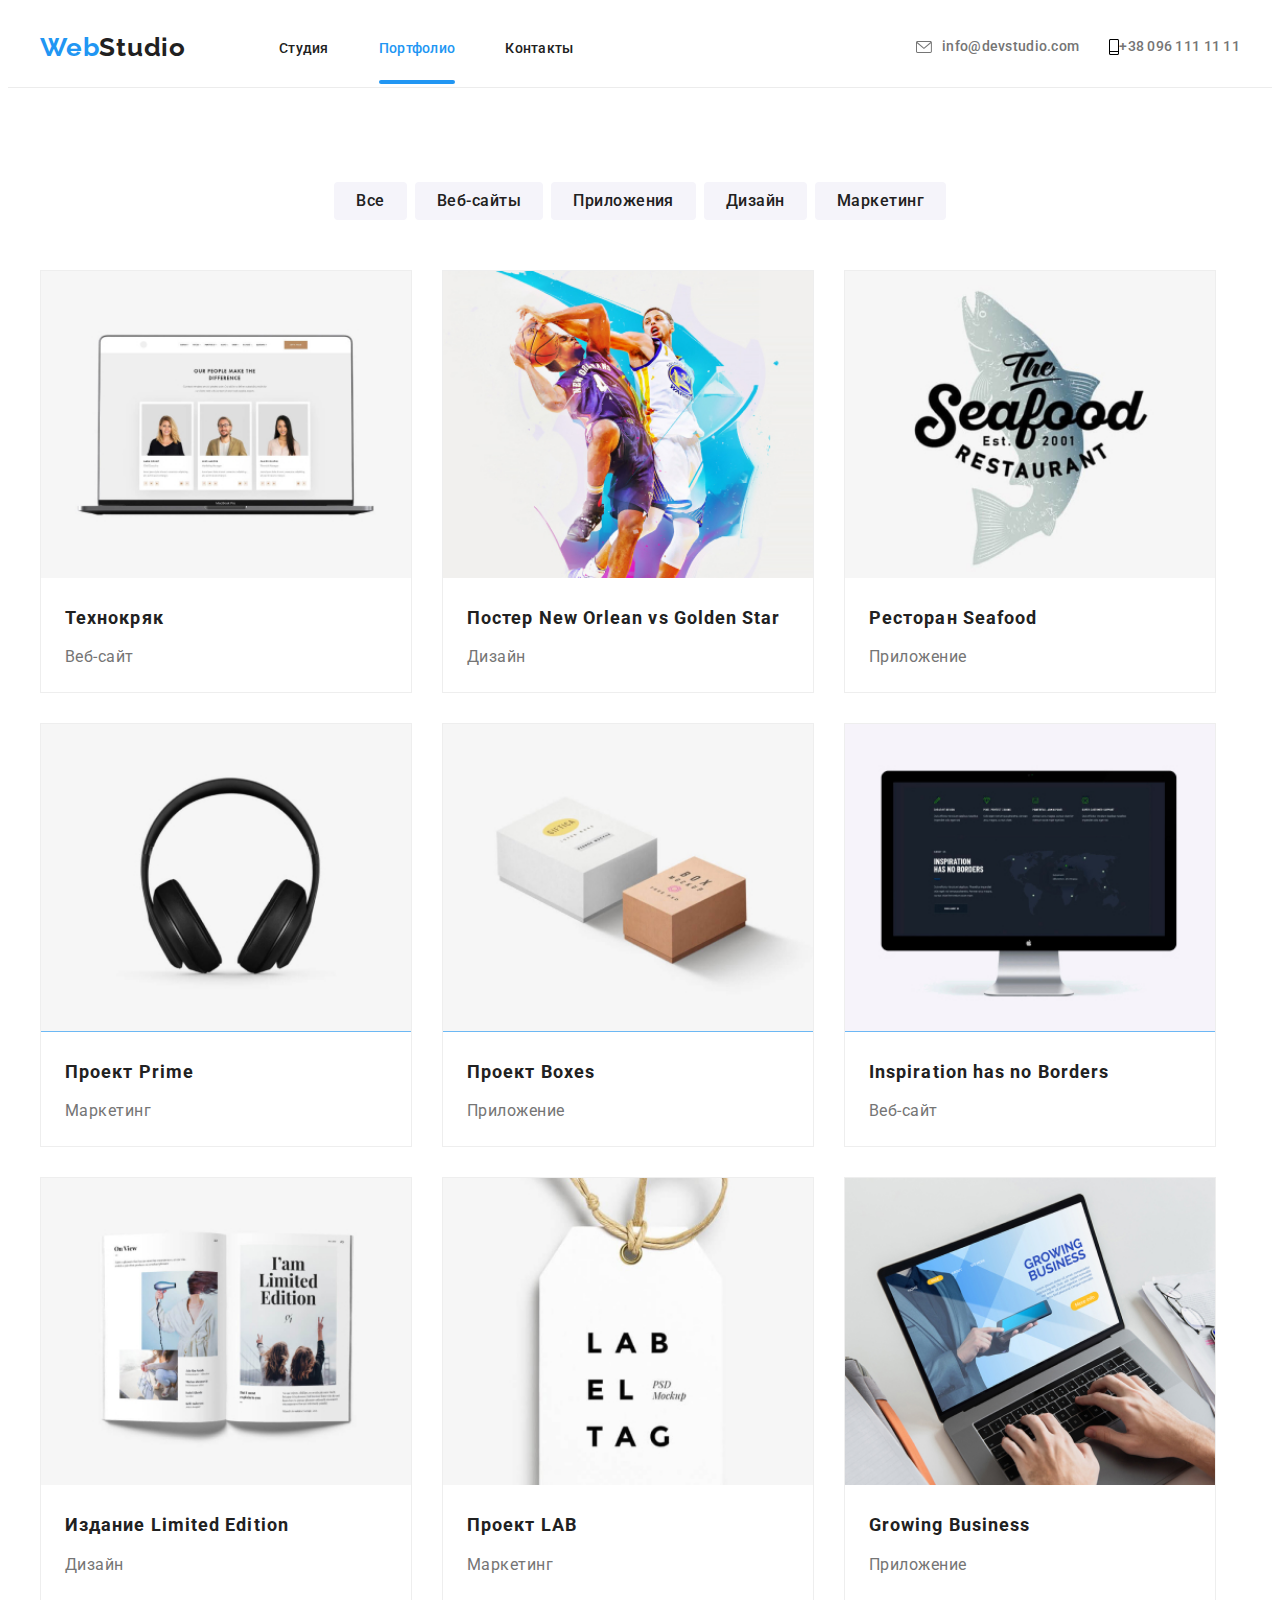
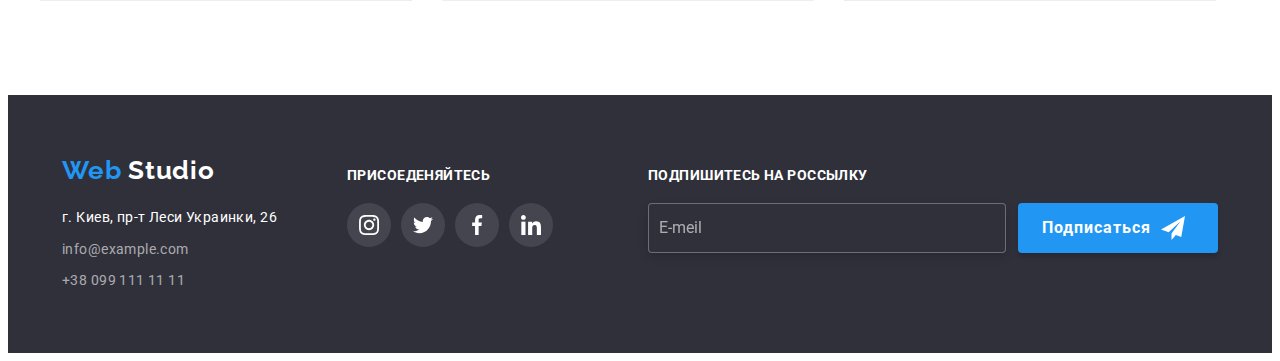
==== commit ec6d4f96: "Update portfolio.html" ====
--- a/portfolio.html
+++ b/portfolio.html
@@ -91,7 +91,7 @@
                     </ul>
                     <button type="button" class="mobil-model__btn" data-menu-close>
                         <svg class="mobil-model__icon">
-                            <use href="../img/sprite.svg#icon-mobil-menu-close"></use>
+                            <use href="./img/sprite.svg#icon-mobil-menu-close"></use>
                         </svg>
                     </button>
                 </div>
--- a/css/portfolio.min.css
+++ b/css/portfolio.min.css
@@ -1,2 +1,2 @@
-:root{--main-font: 'Roboto', sans-serif;--secondary-font: 'Raleway', sans-serif;--accent-color: #2196F3;--text-color:#212121;--title-color:#FFFFFF;--background-color: #F5F4FA;--section-pt-pb: 94px;--section-mr: 30px;--section-pt-pb-mv-tv: 60px}.visually-hidden{position:absolute !important;clip:rect(1px 1px 1px 1px);clip:rect(1px, 1px, 1px, 1px);padding:0 !important;border:0 !important;height:1px !important;width:1px !important;overflow:hidden}h1,h2,h3,h4,h5,h6,p{margin:0}ul,ol{margin:0;padding:0}img{display:block}body{font-family:var(--main-font)}.list{list-style:none}.link{text-decoration:none}.container{padding-left:15px;padding-right:15px}@media screen and (min-width: 320px){.container{max-width:480px;margin:0 auto}.header .container{display:flex;align-items:center;justify-content:space-between}.hero .container,.section .container,.container .usteam{display:flex;flex-direction:column;align-items:center}.uswork{display:none}}@media screen and (max-width: 767px){.footer .container{display:flex;flex-direction:column;align-items:center}}@media screen and (min-width: 768px){.container{max-width:768px}.header .container{display:flex;align-items:center}.footer .container{display:flex;flex-direction:row;flex-wrap:wrap;align-items:flex-start;justify-content:center}}@media screen and (min-width: 1200px){.container{max-width:1200px}.uswork{display:block}}.model-btn-style{border:none;font-family:var(--main-font);font-weight:700;font-size:16px;line-height:1.875;text-align:center;letter-spacing:0.06em;cursor:pointer;color:var(--title-color);background-color:var(--accent-color);box-shadow:0px 4px 4px rgba(0,0,0,0.15);border-radius:4px}.soctial-icon-link{display:flex;justify-content:center;align-items:center;width:44px;height:44px;border-radius:50%;fill:#AFB1B8;transition:background-color 250ms cubic-bezier(0.4, 0, 0.2, 1),fill 250ms cubic-bezier(0.4, 0, 0.2, 1)}.soctial-icon-link:hover,.soctial-icon-link:focus{fill:var(--title-color);background-color:var(--accent-color)}.soctial-icon{width:20px;height:20px}.backdrop{position:absolute;top:0;left:0;width:100vw;height:100vh;position:fixed;transition:all 250ms cubic-bezier(0.4, 0, 0.2, 1);background:rgba(0,0,0,0.2)}.model{padding:40px;position:absolute;top:50%;left:50%;transform:translate(-50%, -50%);width:450px;height:609px;background-color:var(--title-color);z-index:1001;box-shadow:0px 1px 3px rgba(0,0,0,0.12),0px 1px 1px rgba(0,0,0,0.14),0px 2px 1px rgba(0,0,0,0.2);border-radius:4px;overflow:auto}.model__btn-close-model{border-radius:50%;width:30px;height:30px;background:transparent;border:1px solid rgba(0,0,0,0.1);cursor:pointer;position:absolute;top:8px;right:8px;display:flex;justify-content:center;align-items:center}.model__btn-close-model:focus,.model__btn-close-model:hover{fill:var(--accent-color)}.is-hidden{opacity:0;visibility:hidden;pointer-events:none}@media screen and (min-width: 1200px){.model{width:528px;height:581px}}.model-form--model-text{font-family:var(--main-font);font-weight:700;font-size:20px;line-height:1.5;text-align:center;letter-spacing:0.03em;margin-bottom:12px;color:var(--text-color)}.from-label{font-family:var(--main-font);font-weight:400;font-size:12px;line-height:1.16;color:#757575}.from-label:nth-child(-n+4){margin-bottom:10px}.from-label__input{position:relative;display:block;margin-top:4px}.from-input-box{border:1px solid rgba(33,33,33,0.2);border-radius:4px;height:40px;width:100%;padding-left:40px;transition:border-color 250ms cubic-bezier(0.4, 0, 0.2, 1)}.from-input-box:focus,.from-input-box:hover{outline:none;border-color:var(--accent-color)}.from-input-box:focus+.input-icon,.from-input-box:hover+.input-icon{fill:var(--accent-color)}.input-icon{position:absolute;top:50%;left:15px;transform:translateY(-50%);transition:fill 250ms cubic-bezier(0.4, 0, 0.2, 1)}.from-input-textarea{margin-top:4px;width:100%;height:120px;border:1px solid rgba(33,33,33,0.2);border-radius:4px;padding:12px 16px;resize:none;font-family:var(--main-font);font-weight:400;font-size:14px;line-height:1.14;letter-spacing:0.01em;transition:fill 250ms cubic-bezier(0.4, 0, 0.2, 1)}.from-input-textarea:focus,.from-input-textarea:hover{outline:none;border-color:var(--accent-color)}.from-input-textarea::placeholder{color:rgba(117,117,117,0.5);font-family:var(--main-font);font-weight:400;font-size:14px;line-height:1.14;letter-spacing:0.01em}.from-label-link{color:var(--accent-color)}.model-form{display:flex;flex-direction:column}.model-btn-push{width:200px;height:50px;left:700px;top:712px;margin-top:30px;align-self:center}.from-label-input{display:flex;align-items:center;margin-top:20px}.from-label-input::before{content:"";display:block;width:16px;height:16px;border:2px solid var(--text-color);border-radius:2px;margin-right:7px;cursor:pointer}.from-input-checkbox:checked+.from-label-input::before{background:var(--accent-color);border:var(--accent-color);background-image:url(../img/picture/html.img/backdrop/Vector.svg);background-repeat:no-repeat;background-position:center}.from-input-checkbox:focus+.from-label-input::before,.from-input-checkbox:hover+.from-label-input::before{box-shadow:0 0 0 2px var(--accent-color)}.header{padding-bottom:10px;padding-top:10px;background-color:var(--title-color);border-bottom:1px solid #ECECEC}.logo{font-family:var(--secondary-font);font-weight:700;font-size:24px;line-height:1.16;letter-spacing:0.03em;color:var(--accent-color)}.logo--word-top{color:var(--text-color)}@media screen and (max-width: 767px){.mobil-menu__btn,.mobil-model__btn{background-color:transparent;border:none;padding:0}.mobil-menu__icon{width:40px;height:40px}.mobil-menu__icon:focus,.mobil-menu__icon:hover{fill:var(--accent-color)}.mobil-model{position:fixed;top:0;left:50%;width:100vw;max-width:480px;height:100vh;background-color:var(--title-color);padding:48px 40px;transform:translateY(100%) translateX(-50%);transition:transform 250ms cubic-bezier(0.4, 0, 0.2, 1)}.is-open{transform:translateY(0) translateX(-50%)}.mobil-model__btn{position:absolute;top:10px;right:15px}.mobil-model__icon{width:40px;height:40px}.mobil-model__icon:focus,.mobil-model__icon:hover{fill:var(--accent-color)}.mobil-model-list{font-family:var(--main-font);font-weight:500;font-size:40px;line-height:1.17;letter-spacing:0.02em}.mobil-model-list__title:not(:last-child){margin-bottom:32px}.mobil-model-list__link{color:var(--text-color)}.mobil-model-list__link:focus,.mobil-model-list__link:hover{color:var(--accent-color)}.mobil-model-contakt__tel{font-family:var(--main-font);font-weight:500;font-size:34px;line-height:1.17;letter-spacing:0.02em;color:var(--accent-color)}.mobil-model-contakt__list:not(:last-child){margin-bottom:32px;margin-top:302px}.mobil-model-contakt__list:not(:first-child){margin-bottom:64px}.mobil-model-contakt__mail{font-family:var(--main-font);font-weight:500;font-size:24px;line-height:1.16;letter-spacing:0.02em;color:#757575}.mobil-model-social{display:flex}.mobil-model-social__list:not(:last-child){padding-right:10px;border-right:1px solid rgba(33,33,33,0.2)}.mobil-model-social__list:not(:first-child){padding-left:10px}.mobil-model-social__link{font-family:var(--main-font);font-weight:500;font-size:18px;line-height:1.22;letter-spacing:0.02em;color:var(--accent-color)}.nav-list{display:none}.header-contakt{display:none}}@media screen and (min-width: 768px){.mobil-model{display:none}.mobil-menu{display:none}.header{padding-bottom:21px;padding-top:21px;background-color:var(--title-color)}.nav{display:flex;align-items:center}.nav-list{display:flex;margin-left:88px}.nav-list__title:not(:last-child){margin-right:50px}.nav-list__link{font-family:var(--main-font);font-weight:500;font-size:14px;line-height:1.14;letter-spacing:0.02em;position:relative;color:var(--text-color);transition:color 250ms cubic-bezier(0.4, 0, 0.2, 1)}.nav-list__link:hover,.nav-list__link:focus{color:var(--accent-color)}.nav-link-word{color:var(--accent-color)}.nav-link-word::after{content:"";position:absolute;display:block;background:#2196F3;border-radius:2px;width:100%;height:4px;top:250%}.header-contakt__link{font-family:var(--main-font);font-weight:500;display:flex;align-items:center;font-size:12px;line-height:1.16;letter-spacing:0.02em;color:#757575;transition:color 250ms cubic-bezier(0.4, 0, 0.2, 1)}.header-contakt__link:hover,.header-contakt__link:focus{color:var(--accent-color)}.header-contakt--icon{margin-right:10px;fill:currentColor}.header-contakt{display:flex;flex-direction:column;justify-content:flex-start}.header-contakt__list:not(:last-child){margin-bottom:10px}}@media screen and (min-width: 1200px){.logo{font-size:26px;line-height:1.19}.header{padding-bottom:24px;padding-top:24px;background-color:var(--title-color)}.nav-list{margin-left:93px}.header-contakt{display:flex;align-items:center;margin-left:auto}.header-contakt:not(:last-child){margin-left:305px}.header-contakt__link{font-size:14px;line-height:1.14}.header-contakt__list:not(:last-child){margin-right:30px;margin-bottom:0}.header-contakt{display:flex;flex-direction:row;justify-content:center}}.price-section{padding-top:var(--section-pt-pb-mv-tv);padding-bottom:var(--section-pt-pb-mv-tv)}.price-button{display:flex;flex-direction:row;justify-content:center}.price-button__list:not(:last-child){margin-right:8px}.price-button__list--title{font-family:var(--main-font);min-width:73px;padding:6px 22px;cursor:pointer;font-weight:500;font-size:16px;line-height:1.6;text-align:center;letter-spacing:0.03em;border:none;cursor:pointer;color:var(--text-color);background-color:var(--background-color);border-radius:4px;transition:color 250ms cubic-bezier(0.4, 0, 0.2, 1),background-color 250ms cubic-bezier(0.4, 0, 0.2, 1),box-shadow 250ms cubic-bezier(0.4, 0, 0.2, 1),border-radius 250ms cubic-bezier(0.4, 0, 0.2, 1)}.price-button__list--title:hover,.price-button__list--title:focus{color:var(--title-color);background-color:var(--accent-color);box-shadow:0px 3px 1px rgba(0,0,0,0.1),0px 1px 2px rgba(0,0,0,0.08),0px 2px 2px rgba(0,0,0,0.12);border-radius:4px}.price-img-link__position--pic{width:100%}.price-img-link__title{padding:20px 24px 20px 24px}.price-img-link__title--header{font-weight:700;font-size:18px;line-height:2.25;letter-spacing:0.06em;margin:0 0 4px 0;color:var(--text-color)}.price-img-link__title--text{font-weight:400;font-size:16px;line-height:1.875;letter-spacing:0.03em;color:#757575}.price-img-link__position{position:relative;display:flex;justify-content:center;align-items:center;overflow:hidden}.price-img-link__position--text{font-family:var(--main-font);font-weight:400;font-size:18px;line-height:1.55;height:100%;padding:63px 24px;transform:translatex(100%);overflow:auto;background:rgba(33,150,243,0.9);color:var(--title-color);position:absolute;transform:translatey(100%)}.price-img-link:hover .price-img-link__position--text,.price-img-link:focus .price-img-link__position--text{transform:translatey(0);transition:transform 250ms cubic-bezier(0.4, 0, 0.2, 1)}@media screen and (max-width: 767px){.price-button{margin-bottom:40px;flex-wrap:wrap;justify-content:flex-start;margin-top:-15px;flex-basis:calc(100% / 3 - 15px)}.price-button__list{margin-top:15px}.price-img{flex-direction:column;align-items:center;justify-content:center}.price-img-list{background:var(--title-color);max-width:450px;border:1px solid #EEEEEE;overflow:hidden}.price-img-list:hover,.price-img-list:focus{border:1px solid #EEEEEE;box-sizing:border-box;box-shadow:0px 1px 1px rgba(0,0,0,0.12),0px 4px 4px rgba(0,0,0,0.06),1px 4px 6px rgba(0,0,0,0.16)}.price-img-list:not(:last-child){margin-bottom:var(--section-mr)}}@media screen and (min-width: 768px){.price-button{margin-bottom:30px}.price-img{display:flex;flex-wrap:wrap;margin:-30px 0 0 -30px;flex-basis:calc(100% / 2 - 30px)}.price-img-list{background:var(--title-color);width:354px;border:1px solid #EEEEEE;margin:var(--section-mr) 0 0 var(--section-mr)}.price-img-list:hover,.price-img-list:focus{border:1px solid #EEEEEE;box-sizing:border-box;box-shadow:0px 1px 1px rgba(0,0,0,0.12),0px 4px 4px rgba(0,0,0,0.06),1px 4px 6px rgba(0,0,0,0.16)}}@media screen and (min-width: 1200px){.price-button{margin-bottom:50px}.price-img{display:flex;flex-wrap:wrap;margin:-30px 0 0 -30px;flex-basis:calc(100% / 3 - 30px)}.price-img-list{background:var(--title-color);width:370px;border:1px solid #EEEEEE;margin:var(--section-mr) 0 0 var(--section-mr);overflow:hidden}.price-img-list:hover,.price-img-list:focus{border:1px solid #EEEEEE;box-sizing:border-box;box-shadow:0px 1px 1px rgba(0,0,0,0.12),0px 4px 4px rgba(0,0,0,0.06),1px 4px 6px rgba(0,0,0,0.16)}}.footer{padding-top:var(--section-pt-pb-mv-tv);padding-bottom:var(--section-pt-pb-mv-tv);background:#2F303A}.logo--word-bottom{color:var(--title-color)}.footer-list__address{font-style:normal}.footer-list__address--map{font-weight:400;font-size:14px;line-height:1.7;letter-spacing:0.03em;color:var(--title-color)}.footer-list__address--link{font-weight:400;font-size:14px;line-height:1.7;letter-spacing:0.03em;color:rgba(255,255,255,0.6)}.footer-social--text{font-family:var(--main-font);font-weight:700;font-size:14px;line-height:16px;letter-spacing:0.03em;text-transform:uppercase;color:var(--title-color)}.footer-social__list{display:flex;justify-content:center}.footer-social__title:not(:last-child){margin-right:10px}.footer-social__icon{display:flex;justify-content:center;align-items:center;width:44px;height:44px;border-radius:50%;fill:var(--title-color);background-color:rgba(255,255,255,0.1);transition:background-color 250ms cubic-bezier(0.4, 0, 0.2, 1)}.footer-social__icon:hover,.footer-social__icon:focus{background-color:var(--accent-color)}.footer-social__title--icon{width:20px;height:20px}.footer-mailing--header{margin-bottom:20px;margin-top:12px;font-family:var(--main-font);font-weight:700;font-size:14px;line-height:16px;letter-spacing:0.03em;text-transform:uppercase;color:var(--title-color)}.footer-mailing__list--mail{border:1px solid rgba(255,255,255,0.3);box-sizing:border-box;filter:drop-shadow(0px 4px 4px rgba(0,0,0,0.15));border-radius:4px;background:#2F303A;color:var(--title-color);font-family:var(--main-font);font-weight:400;font-size:16px}.footer-mailing__list--mail::placeholder{font-family:var(--main-font);font-weight:400;font-size:16px;line-height:1.25;color:rgba(255,255,255,0.6)}.footer-mailing__list--btn{padding-left:24px;width:200px;height:50px;display:flex;align-items:center}.footer-mailing__list--btn-icon{width:24px;height:24px;fill:var(--title-color);margin-left:10px}@media screen and (min-width: 320px){.footer-list__address-list{margin-top:20px}.footer-list__address-title:not(:last-child){margin-bottom:8px}.footer-social--text,.footer-mailing__list,.footer-mailing--header,.footer-mailing__list--mail{margin-bottom:20px}.footer-mailing{margin-top:var(--section-pt-pb-mv-tv)}.footer-list,.footer-mailing,.footer-mailing__list,.footer-social,.footer-list__address-list{display:flex;flex-direction:column;align-items:center;justify-content:center}.footer-mailing__list--mail{width:450px;height:50px}}@media screen and (max-width: 767px){.footer-social{margin-top:var(--section-pt-pb-mv-tv)}}@media screen and (min-width: 768px){.footer-social{margin-left:165px;margin-top:5px}}@media screen and (min-width: 1200px){.footer-list,.footer-list__address-list{align-items:flex-start}.footer-social{align-items:flex-start;margin-left:70px;margin-top:12px}.footer-mailing{margin-top:0;margin-left:95px;align-items:flex-start}.footer-mailing__list{display:flex;flex-direction:row}.footer-mailing__list--mail{width:358px;height:50px;margin-bottom:0}.footer-mailing__list--btn{margin-left:12px;display:flex;align-items:center}}
+:root{--main-font: 'Roboto', sans-serif;--secondary-font: 'Raleway', sans-serif;--accent-color: #2196F3;--text-color:#212121;--title-color:#FFFFFF;--background-color: #F5F4FA;--section-pt-pb: 94px;--section-mr: 30px;--section-pt-pb-mv-tv: 60px}.visually-hidden{position:absolute !important;clip:rect(1px 1px 1px 1px);clip:rect(1px, 1px, 1px, 1px);padding:0 !important;border:0 !important;height:1px !important;width:1px !important;overflow:hidden}h1,h2,h3,h4,h5,h6,p{margin:0}ul,ol{margin:0;padding:0}img{display:block}body{font-family:var(--main-font)}.list{list-style:none}.link{text-decoration:none}.container{padding-left:15px;padding-right:15px}@media screen and (min-width: 320px){.container{max-width:480px;margin:0 auto}.header .container{display:flex;align-items:center;justify-content:space-between}.hero .container,.section .container,.container .usteam{display:flex;flex-direction:column;align-items:center}.uswork{display:none}}@media screen and (max-width: 767px){.footer .container{display:flex;flex-direction:column;align-items:center}}@media screen and (min-width: 768px){.container{max-width:768px}.header .container{display:flex;align-items:center}.footer .container{display:flex;flex-direction:row;flex-wrap:wrap;align-items:flex-start;justify-content:center}}@media screen and (min-width: 1200px){.container{max-width:1200px}.uswork{display:block}}.model-btn-style{border:none;font-family:var(--main-font);font-weight:700;font-size:16px;line-height:1.875;text-align:center;letter-spacing:0.06em;cursor:pointer;color:var(--title-color);background-color:var(--accent-color);box-shadow:0px 4px 4px rgba(0,0,0,0.15);border-radius:4px}.soctial-icon-link{display:flex;justify-content:center;align-items:center;width:44px;height:44px;border-radius:50%;fill:#AFB1B8;transition:background-color 250ms cubic-bezier(0.4, 0, 0.2, 1),fill 250ms cubic-bezier(0.4, 0, 0.2, 1)}.soctial-icon-link:hover,.soctial-icon-link:focus{fill:var(--title-color);background-color:var(--accent-color)}.soctial-icon{width:20px;height:20px}.backdrop{position:absolute;top:0;left:0;width:100vw;height:100vh;position:fixed;transition:all 250ms cubic-bezier(0.4, 0, 0.2, 1);z-index:1002;background:rgba(0,0,0,0.2)}.model{padding:40px;position:absolute;top:50%;left:50%;transform:translate(-50%, -50%);width:450px;max-height:609px;height:100vh;background-color:var(--title-color);box-shadow:0px 1px 3px rgba(0,0,0,0.12),0px 1px 1px rgba(0,0,0,0.14),0px 2px 1px rgba(0,0,0,0.2);border-radius:4px;overflow:auto}.model__btn-close-model{border-radius:50%;width:30px;height:30px;background:transparent;border:1px solid rgba(0,0,0,0.1);cursor:pointer;position:absolute;top:8px;right:8px;display:flex;justify-content:center;align-items:center}.model__btn-close-model:focus,.model__btn-close-model:hover{fill:var(--accent-color)}.is-hidden{opacity:0;visibility:hidden;pointer-events:none}@media screen and (max-width: 479px){.model{width:100vw;height:100vh}}@media screen and (min-width: 1200px){.model{width:528px;max-height:581px}}.model-form--model-text{font-family:var(--main-font);font-weight:700;font-size:20px;line-height:1.5;text-align:center;letter-spacing:0.03em;margin-bottom:12px;color:var(--text-color)}.from-label{font-family:var(--main-font);font-weight:400;font-size:12px;line-height:1.16;color:#757575}.from-label:nth-child(-n+4){margin-bottom:10px}.from-label__input{position:relative;display:block;margin-top:4px}.from-input-box{border:1px solid rgba(33,33,33,0.2);border-radius:4px;height:40px;width:100%;padding-left:40px;transition:border-color 250ms cubic-bezier(0.4, 0, 0.2, 1)}.from-input-box:focus,.from-input-box:hover{outline:none;border-color:var(--accent-color)}.from-input-box:focus+.input-icon,.from-input-box:hover+.input-icon{fill:var(--accent-color)}.input-icon{position:absolute;top:50%;left:15px;transform:translateY(-50%);transition:fill 250ms cubic-bezier(0.4, 0, 0.2, 1)}.from-input-textarea{margin-top:4px;width:100%;height:120px;border:1px solid rgba(33,33,33,0.2);border-radius:4px;padding:12px 16px;resize:none;font-family:var(--main-font);font-weight:400;font-size:14px;line-height:1.14;letter-spacing:0.01em;transition:fill 250ms cubic-bezier(0.4, 0, 0.2, 1)}.from-input-textarea:focus,.from-input-textarea:hover{outline:none;border-color:var(--accent-color)}.from-input-textarea::placeholder{color:rgba(117,117,117,0.5);font-family:var(--main-font);font-weight:400;font-size:14px;line-height:1.14;letter-spacing:0.01em}.from-label-link{color:var(--accent-color)}.model-form{display:flex;flex-direction:column}.model-btn-push{width:200px;height:50px;left:700px;top:712px;margin-top:30px;align-self:center}.from-label-input{display:flex;align-items:center;margin-top:20px}.from-label-input::before{content:"";display:block;width:16px;height:16px;border:2px solid var(--text-color);border-radius:2px;margin-right:7px;cursor:pointer}.from-input-checkbox:checked+.from-label-input::before{background:var(--accent-color);border:var(--accent-color);background-image:url(../img/picture/html.img/backdrop/Vector.svg);background-repeat:no-repeat;background-position:center}.from-input-checkbox:focus+.from-label-input::before,.from-input-checkbox:hover+.from-label-input::before{box-shadow:0 0 0 2px var(--accent-color)}.header{padding-bottom:10px;padding-top:10px;background-color:var(--title-color);border-bottom:1px solid #ECECEC;top:0;position:sticky;z-index:100}.logo{font-family:var(--secondary-font);font-weight:700;font-size:24px;line-height:1.16;letter-spacing:0.03em;color:var(--accent-color)}.logo--word-top{color:var(--text-color)}@media screen and (max-width: 767px){.mobil-menu__btn,.mobil-model__btn{background-color:transparent;border:none;padding:0}.mobil-menu__icon{width:40px;height:40px}.mobil-menu__icon:focus,.mobil-menu__icon:hover{fill:var(--accent-color)}.mobil-model{display:flex;flex-direction:column;justify-content:space-between;position:fixed;z-index:1001;top:0;left:50%;width:100vw;max-width:480px;height:100vh;background-color:var(--title-color);padding:48px 40px;transform:translateY(100%) translateX(-50%);transition:transform 250ms cubic-bezier(0.4, 0, 0.2, 1);overflow:auto}.is-open{transform:translateY(0) translateX(-50%)}.mobil-model__btn{position:absolute;top:10px;right:15px}.mobil-model__icon{width:40px;height:40px}.mobil-model__icon:focus,.mobil-model__icon:hover{fill:var(--accent-color)}.mobil-model-list{font-family:var(--main-font);font-weight:500;font-size:40px;line-height:1.17;letter-spacing:0.02em}.mobil-model-list__title:not(:last-child){margin-bottom:32px}.mobil-model-list__link{color:var(--text-color)}.mobil-model-list__link:focus,.mobil-model-list__link:hover{color:var(--accent-color)}.mobil-model-contakt__tel{font-family:var(--main-font);font-weight:500;font-size:34px;line-height:1.17;letter-spacing:0.02em;color:var(--accent-color)}.mobil-model-contakt__list:not(:last-child){margin-bottom:32px}.mobil-model-contakt__list:not(:first-child){margin-bottom:64px}.mobil-model-contakt__mail{font-family:var(--main-font);font-weight:500;font-size:24px;line-height:1.16;letter-spacing:0.02em;color:#757575}.mobil-model-social{display:flex;flex-wrap:wrap}.mobil-model-social__list:not(:last-child){padding-right:10px;border-right:1px solid rgba(33,33,33,0.2)}.mobil-model-social__list:not(:first-child){padding-left:10px}.mobil-model-social__link{font-family:var(--main-font);font-weight:500;font-size:18px;line-height:1.22;letter-spacing:0.02em;color:var(--accent-color)}.nav-list{display:none}.header-contakt{display:none}.mobil-model-position-soc{margin-top:auto}}@media screen and (min-width: 768px){.mobil-model{display:none}.mobil-menu{display:none}.header{padding-bottom:21px;padding-top:21px;background-color:var(--title-color)}.nav{display:flex;align-items:center}.nav-list{display:flex;margin-left:88px}.nav-list__title:not(:last-child){margin-right:50px}.nav-list__link{font-family:var(--main-font);font-weight:500;font-size:14px;line-height:1.14;letter-spacing:0.02em;position:relative;color:var(--text-color);transition:color 250ms cubic-bezier(0.4, 0, 0.2, 1)}.nav-list__link:hover,.nav-list__link:focus{color:var(--accent-color)}.nav-link-word{color:var(--accent-color)}.nav-link-word::after{content:"";position:absolute;display:block;background:#2196F3;border-radius:2px;width:100%;height:4px;top:250%}.header-contakt__link{font-family:var(--main-font);font-weight:500;display:flex;align-items:center;font-size:12px;line-height:1.16;letter-spacing:0.02em;color:#757575;transition:color 250ms cubic-bezier(0.4, 0, 0.2, 1)}.header-contakt__link:hover,.header-contakt__link:focus{color:var(--accent-color)}.header-contakt--icon{margin-right:10px;fill:currentColor}.header-contakt{display:flex;flex-direction:column;justify-content:flex-start}.header-contakt__list:not(:last-child){margin-bottom:10px}}@media screen and (min-width: 1200px){.logo{font-size:26px;line-height:1.19}.header{padding-bottom:24px;padding-top:24px;background-color:var(--title-color)}.nav-list{margin-left:93px}.header-contakt{display:flex;align-items:center;margin-left:auto}.header-contakt:not(:last-child){margin-left:305px}.header-contakt__link{font-size:14px;line-height:1.14}.header-contakt__list:not(:last-child){margin-right:30px;margin-bottom:0}.header-contakt{display:flex;flex-direction:row;justify-content:center}}.price-section{padding-top:var(--section-pt-pb-mv-tv);padding-bottom:var(--section-pt-pb-mv-tv)}.price-button{display:flex;flex-direction:row;justify-content:center}.price-button__list:not(:last-child){margin-right:8px}.price-button__list--title{font-family:var(--main-font);min-width:73px;padding:6px 22px;cursor:pointer;font-weight:500;font-size:16px;line-height:1.6;text-align:center;letter-spacing:0.03em;border:none;cursor:pointer;color:var(--text-color);background-color:var(--background-color);border-radius:4px;transition:color 250ms cubic-bezier(0.4, 0, 0.2, 1),background-color 250ms cubic-bezier(0.4, 0, 0.2, 1),box-shadow 250ms cubic-bezier(0.4, 0, 0.2, 1),border-radius 250ms cubic-bezier(0.4, 0, 0.2, 1)}.price-button__list--title:hover,.price-button__list--title:focus{color:var(--title-color);background-color:var(--accent-color);box-shadow:0px 3px 1px rgba(0,0,0,0.1),0px 1px 2px rgba(0,0,0,0.08),0px 2px 2px rgba(0,0,0,0.12);border-radius:4px}.price-img-link__position--pic{width:100%}.price-img-link__title{padding:20px 24px 20px 24px}.price-img-link__title--header{font-weight:700;font-size:18px;line-height:2.25;letter-spacing:0.06em;margin:0 0 4px 0;color:var(--text-color)}.price-img-link__title--text{font-weight:400;font-size:16px;line-height:1.875;letter-spacing:0.03em;color:#757575}.price-img-link__position{position:relative;overflow:hidden}.price-img-link__position--text{font-family:var(--main-font);font-weight:400;font-size:18px;line-height:1.55;height:100%;bottom:0;left:0;padding:63px 24px;transform:translatex(100%);overflow:auto;background:rgba(33,150,243,0.9);color:var(--title-color);position:absolute;transform:translatey(100%)}.price-img-link:hover .price-img-link__position--text,.price-img-link:focus .price-img-link__position--text{transform:translatey(0);transition:transform 250ms cubic-bezier(0.4, 0, 0.2, 1)}@media screen and (max-width: 767px){.price-button{margin-bottom:40px;flex-wrap:wrap;justify-content:flex-start;margin-top:-15px;flex-basis:calc(100% / 3 - 15px)}.price-button__list{margin-top:15px}.price-img{flex-direction:column;align-items:center;justify-content:center}.price-img-list{background:var(--title-color);max-width:450px;border:1px solid #EEEEEE;overflow:hidden}.price-img-list:hover,.price-img-list:focus{border:1px solid #EEEEEE;box-sizing:border-box;box-shadow:0px 1px 1px rgba(0,0,0,0.12),0px 4px 4px rgba(0,0,0,0.06),1px 4px 6px rgba(0,0,0,0.16)}.price-img-list:not(:last-child){margin-bottom:var(--section-mr)}}@media screen and (min-width: 768px){.price-button{margin-bottom:30px}.price-img{display:flex;flex-wrap:wrap;margin:-30px 0 0 -30px;flex-basis:calc(100% / 2 - 30px)}.price-img-list{background:var(--title-color);width:354px;border:1px solid #EEEEEE;margin:var(--section-mr) 0 0 var(--section-mr)}.price-img-list:hover,.price-img-list:focus{border:1px solid #EEEEEE;box-sizing:border-box;box-shadow:0px 1px 1px rgba(0,0,0,0.12),0px 4px 4px rgba(0,0,0,0.06),1px 4px 6px rgba(0,0,0,0.16)}}@media screen and (min-width: 1200px){.price-button{margin-bottom:50px}.price-img{display:flex;flex-wrap:wrap;margin:-30px 0 0 -30px;flex-basis:calc(100% / 3 - 30px)}.price-img-list{background:var(--title-color);width:370px;border:1px solid #EEEEEE;margin:var(--section-mr) 0 0 var(--section-mr);overflow:hidden}.price-img-list:hover,.price-img-list:focus{border:1px solid #EEEEEE;box-sizing:border-box;box-shadow:0px 1px 1px rgba(0,0,0,0.12),0px 4px 4px rgba(0,0,0,0.06),1px 4px 6px rgba(0,0,0,0.16)}.price-section{padding-top:var(--section-pt-pb);padding-bottom:var(--section-pt-pb)}}.footer{padding-top:var(--section-pt-pb-mv-tv);padding-bottom:var(--section-pt-pb-mv-tv);background:#2F303A}.logo--word-bottom{color:var(--title-color)}.footer-list__address{font-style:normal}.footer-list__address--map{font-weight:400;font-size:14px;line-height:1.7;letter-spacing:0.03em;color:var(--title-color)}.footer-list__address--link{font-weight:400;font-size:14px;line-height:1.7;letter-spacing:0.03em;color:rgba(255,255,255,0.6)}.footer-social--text{font-family:var(--main-font);font-weight:700;font-size:14px;line-height:16px;letter-spacing:0.03em;text-transform:uppercase;color:var(--title-color)}.footer-social__list{display:flex;justify-content:center}.footer-social__title:not(:last-child){margin-right:10px}.footer-social__icon{display:flex;justify-content:center;align-items:center;width:44px;height:44px;border-radius:50%;fill:var(--title-color);background-color:rgba(255,255,255,0.1);transition:background-color 250ms cubic-bezier(0.4, 0, 0.2, 1)}.footer-social__icon:hover,.footer-social__icon:focus{background-color:var(--accent-color)}.footer-social__title--icon{width:20px;height:20px}.footer-mailing--header{margin-bottom:20px;margin-top:12px;font-family:var(--main-font);font-weight:700;font-size:14px;line-height:16px;letter-spacing:0.03em;text-transform:uppercase;color:var(--title-color)}.footer-mailing__list--mail{border:1px solid rgba(255,255,255,0.3);box-sizing:border-box;filter:drop-shadow(0px 4px 4px rgba(0,0,0,0.15));border-radius:4px;background:#2F303A;color:var(--title-color);font-family:var(--main-font);font-weight:400;font-size:16px}.footer-mailing__list--mail::placeholder{font-family:var(--main-font);font-weight:400;font-size:16px;line-height:1.25;color:rgba(255,255,255,0.6)}.footer-mailing__list--btn{padding-left:24px;width:200px;height:50px;display:flex;align-items:center}.footer-mailing__list--btn-icon{width:24px;height:24px;fill:var(--title-color);margin-left:10px}@media screen and (min-width: 320px){.footer-list__address-list{margin-top:20px}.footer-list__address-title:not(:last-child){margin-bottom:8px}.footer-social--text,.footer-mailing__list,.footer-mailing--header,.footer-mailing__list--mail{margin-bottom:20px}.footer-mailing{margin-top:var(--section-pt-pb-mv-tv)}.footer-list,.footer-mailing,.footer-mailing__list,.footer-social,.footer-list__address-list{display:flex;flex-direction:column;align-items:center;justify-content:center}.footer-mailing__list--mail{width:450px;height:50px}}@media screen and (max-width: 468px){.footer-mailing__list--mail{max-width:290px}}@media screen and (max-width: 767px){.footer-social{margin-top:var(--section-pt-pb-mv-tv)}}@media screen and (min-width: 768px){.footer-social{margin-left:165px;margin-top:5px}}@media screen and (min-width: 1200px){.footer-list,.footer-list__address-list{align-items:flex-start}.footer-social{align-items:flex-start;margin-left:70px;margin-top:12px}.footer-mailing{margin-top:0;margin-left:95px;align-items:flex-start}.footer-mailing__list{display:flex;flex-direction:row}.footer-mailing__list--mail{width:358px;height:50px;margin-bottom:0}.footer-mailing__list--btn{margin-left:12px;display:flex;align-items:center}}
 /*# sourceMappingURL=portfolio.min.css.map */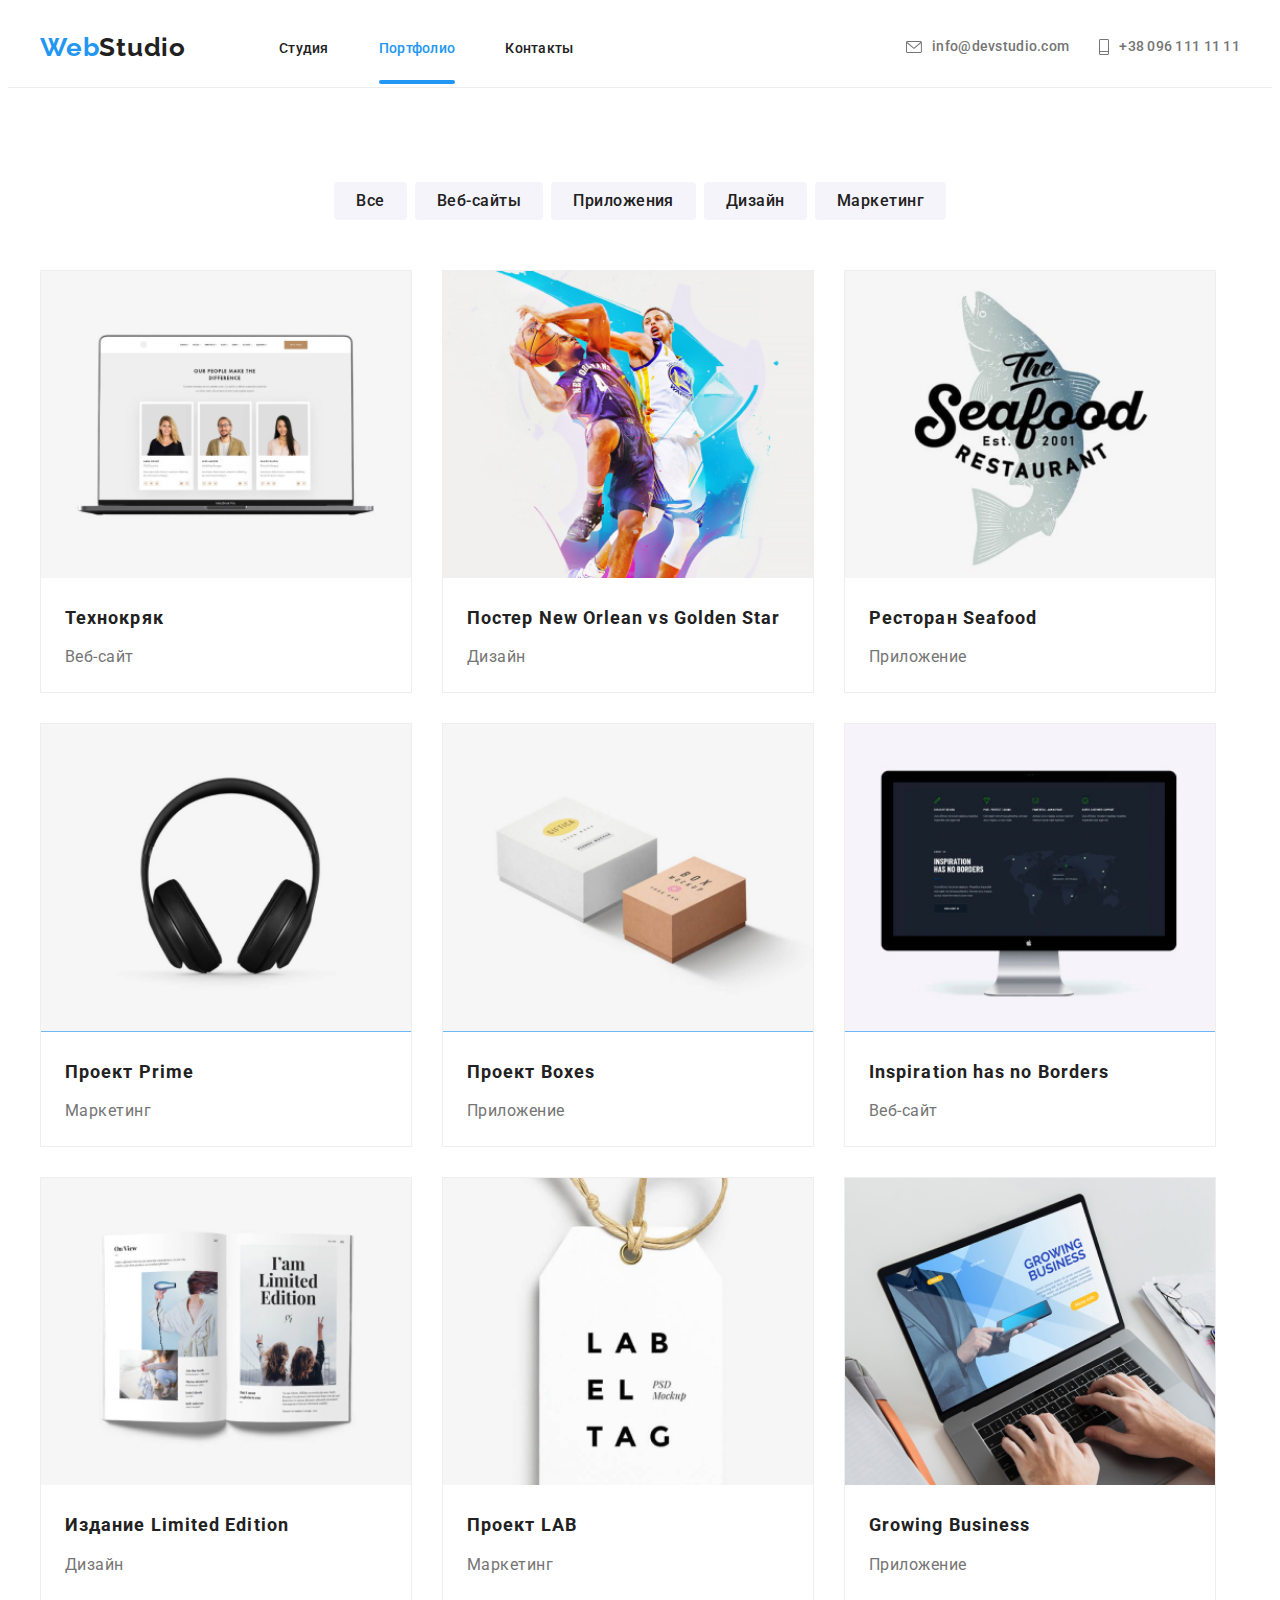
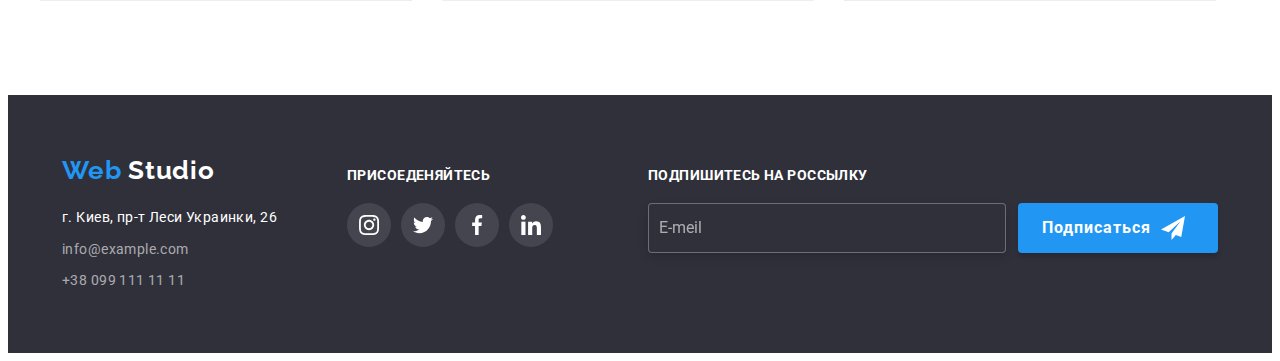
==== commit e09e77ac: "Update portfolio.html" ====
--- a/portfolio.html
+++ b/portfolio.html
@@ -38,7 +38,7 @@
                     </li>
                     <li class="header-contakt__list">
                         <a class="header-contakt__link link" href="tel:+380961111111">
-                            <svg width="10" height="16" class="headet-contakt--icon" >
+                            <svg width="10" height="16" class="header-contakt--icon" >
                                 <use href="./img/sprite.svg#icon-tel"></use>
                             </svg> +38 096 111 11 11
                         </a>
